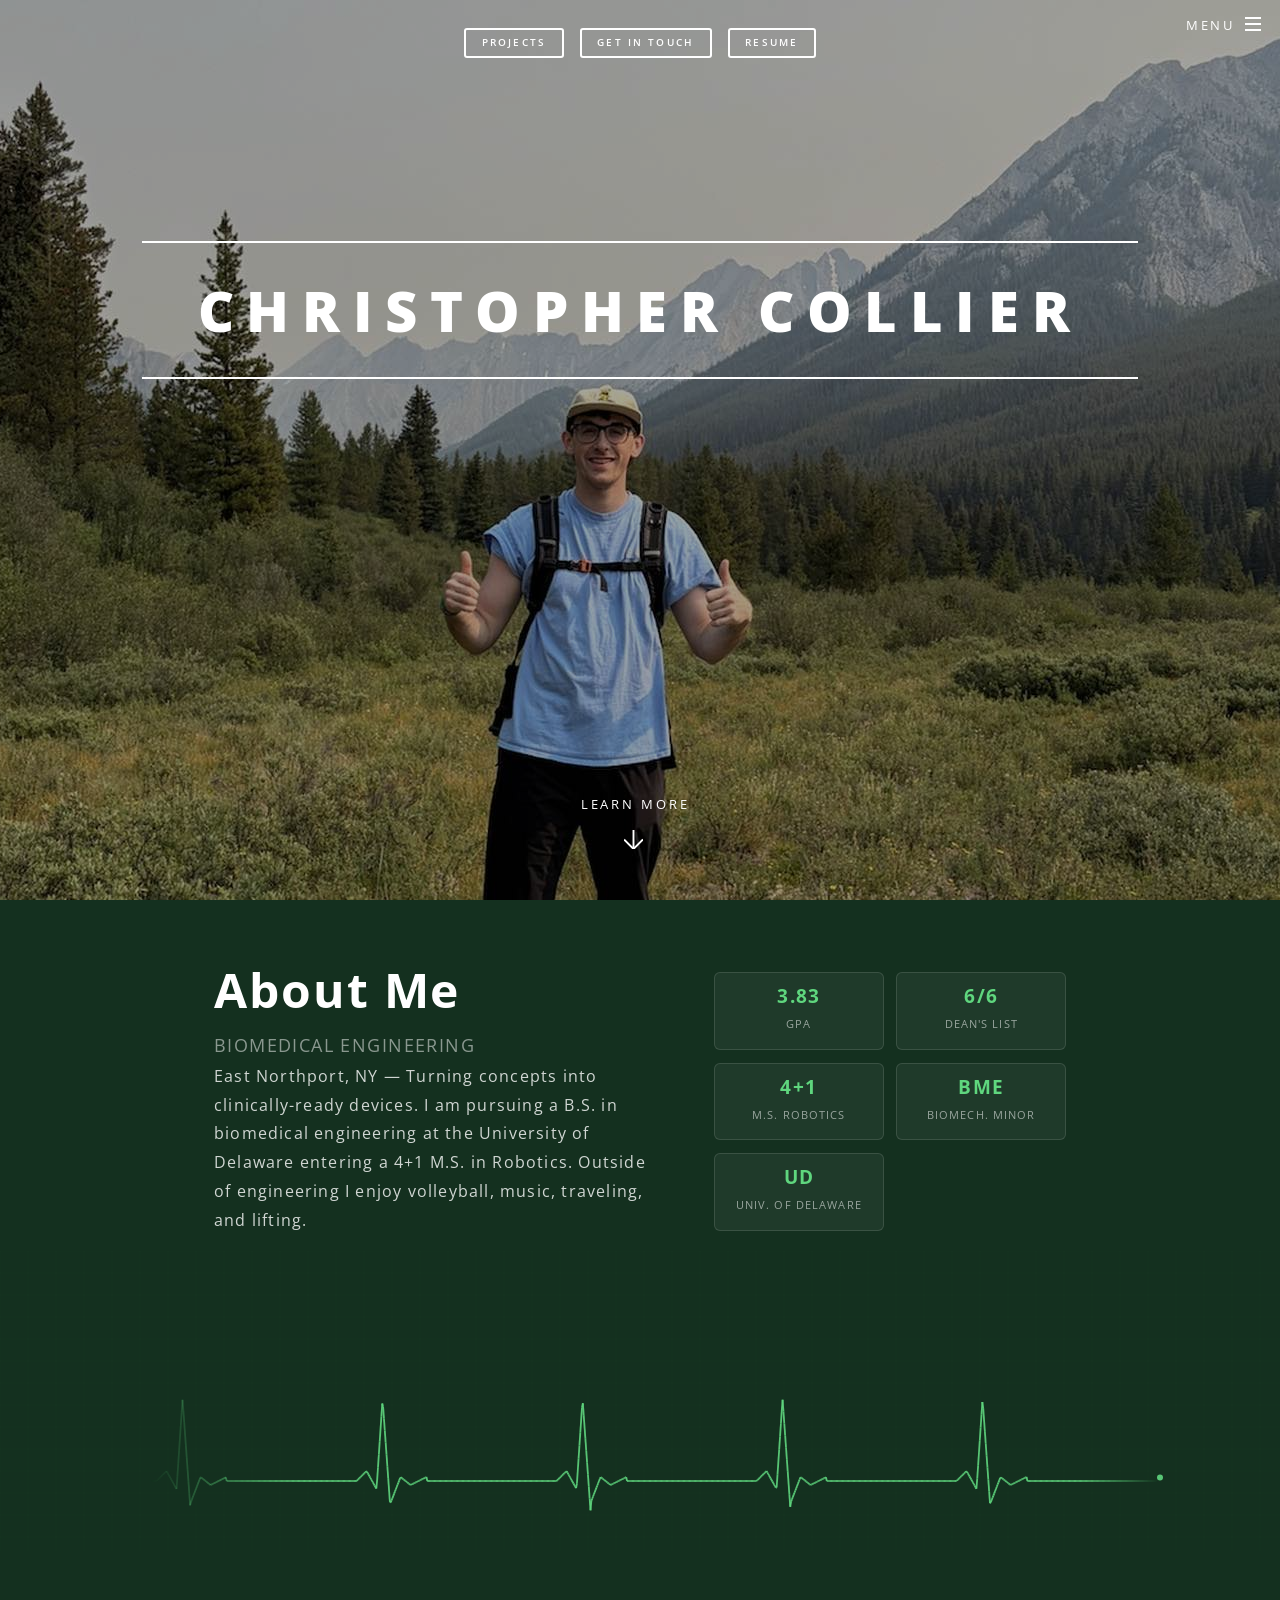
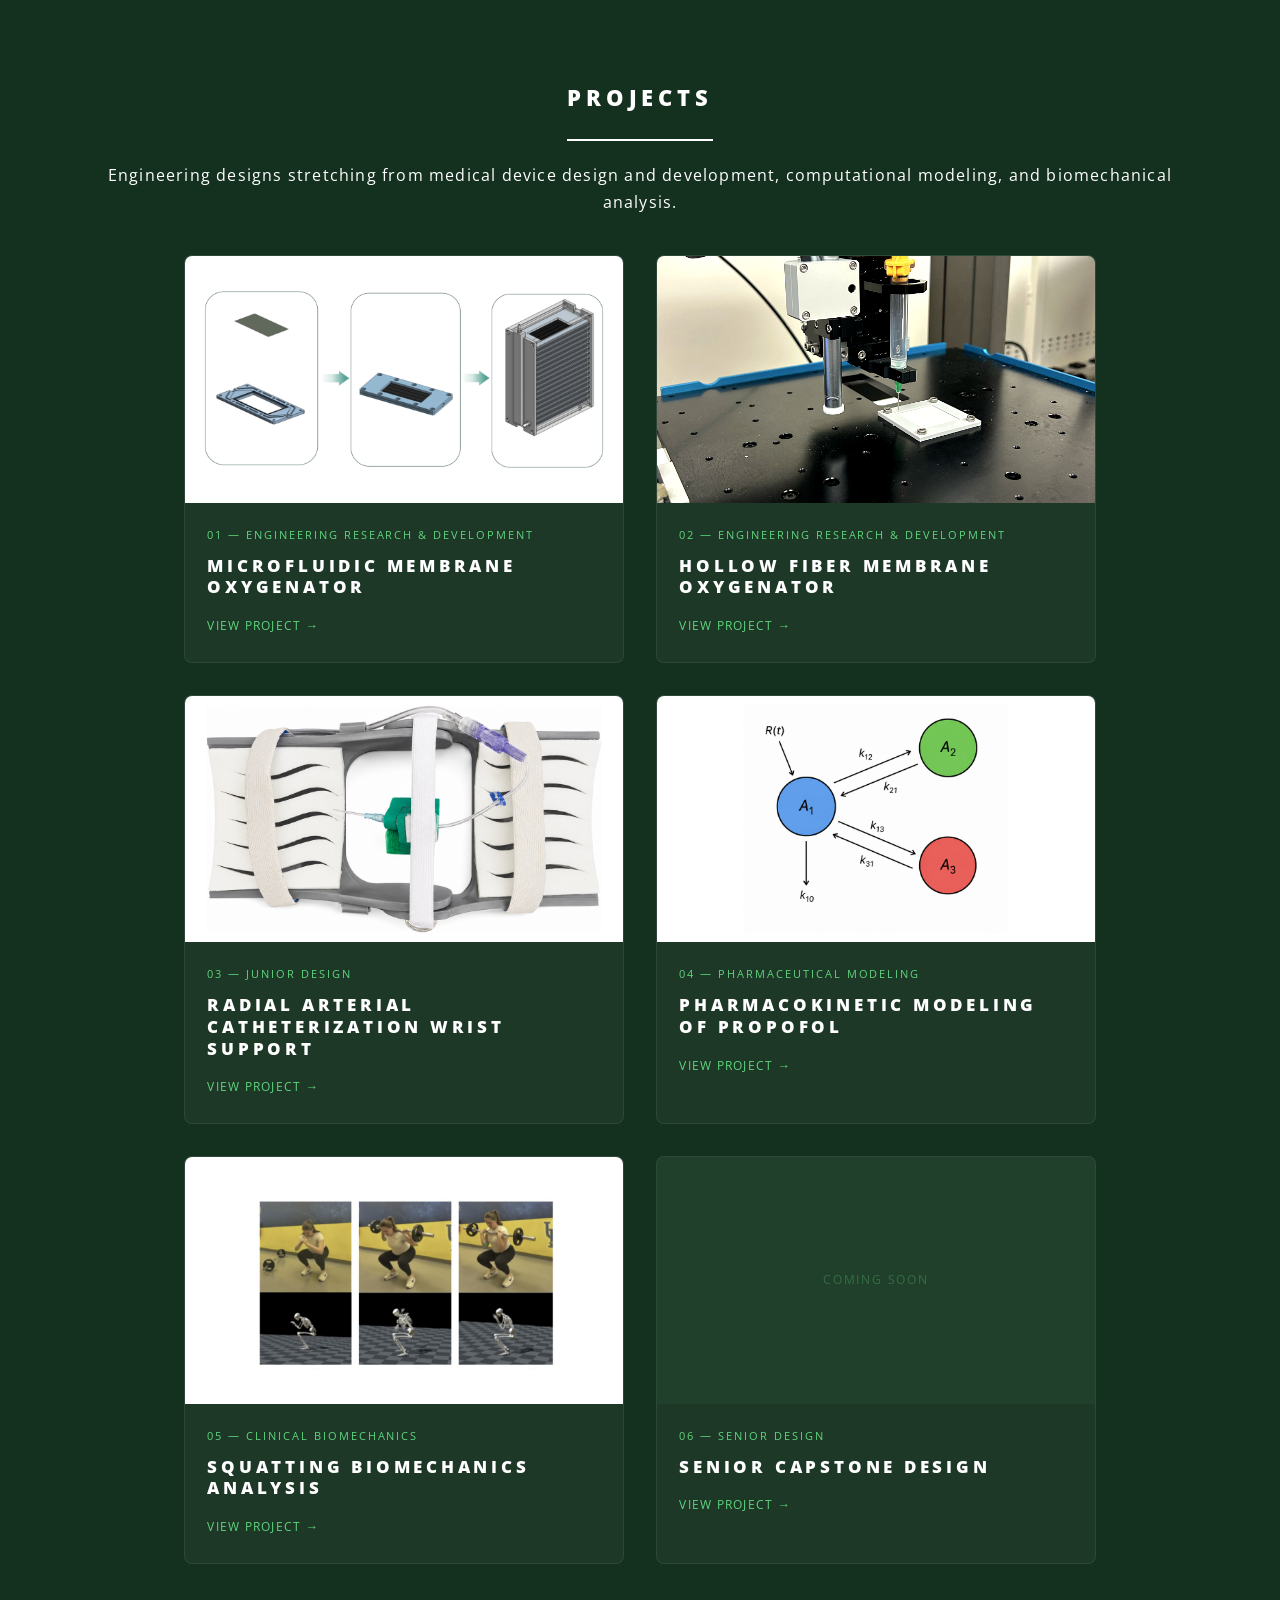
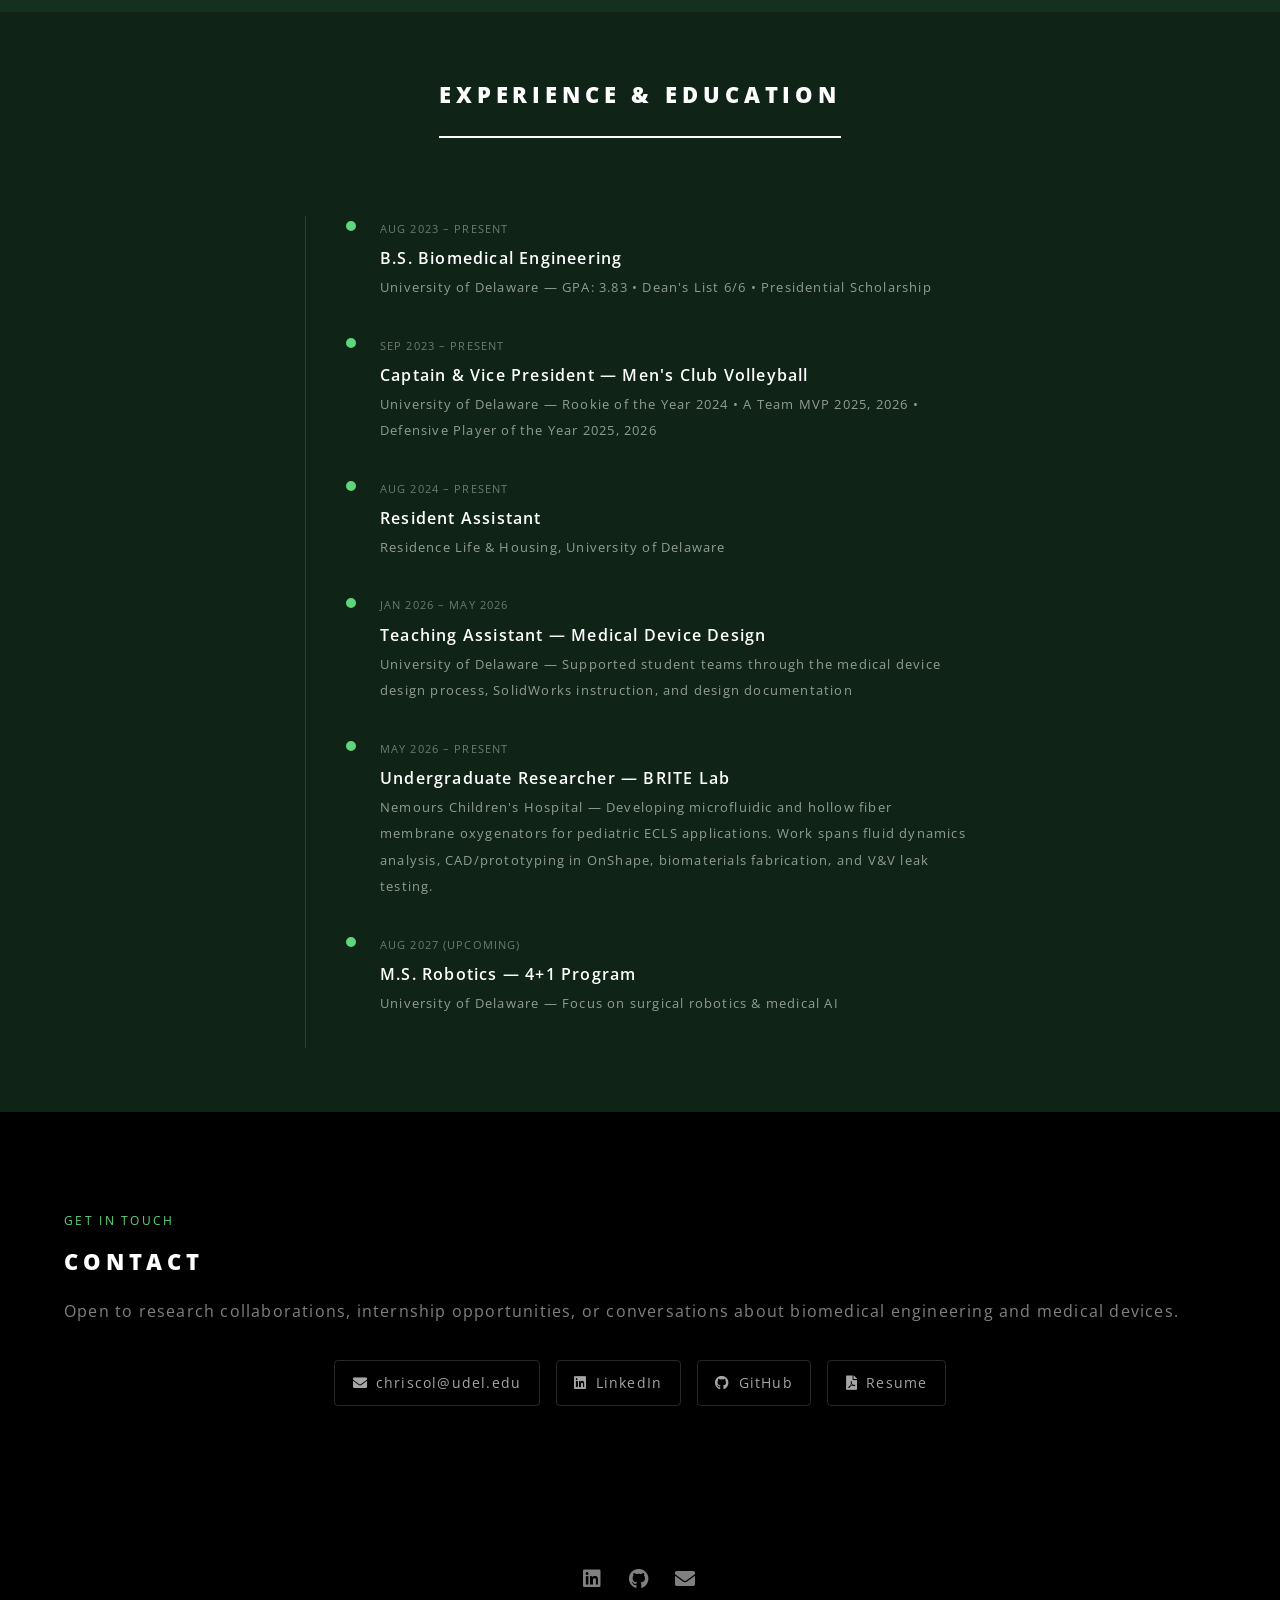
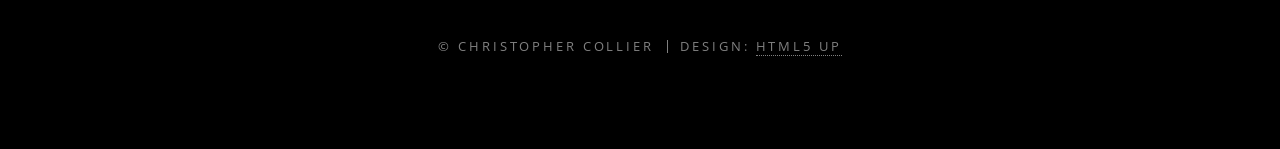
==== index.html @ dba8701d "Use Nordson setup photo as HFM cover, cropped to fit Co-Authored-By: Claude Sonnet 5 <noreply@anthro" ====
<!DOCTYPE HTML>
<html>
	<head>
		<title>Chris Collier | Biomedical Engineering</title>
		<meta charset="utf-8" />
		<meta name="viewport" content="width=device-width, initial-scale=1, user-scalable=no" />
		<link rel="stylesheet" href="assets/css/main.css" />
		<link rel="icon" type="image/svg+xml" href="assets/images/favicon.svg" />
		<noscript><link rel="stylesheet" href="assets/css/noscript.css" /></noscript>
		<style>
			/* ── PROJECT CARDS ── */
			.projects-grid {
				display: grid;
				grid-template-columns: 1fr 1fr;
				gap: 2rem;
				max-width: 960px;
				margin: 0 auto;
				padding: 0 1.5rem;
			}
			.project-card {
				background: rgba(255,255,255,0.04);
				border: 1px solid rgba(255,255,255,0.08);
				border-radius: 8px;
				overflow: hidden;
				text-decoration: none;
				display: block;
				transition: border-color 0.3s, background 0.3s, transform 0.3s;
			}
			.project-card:hover {
				border-color: rgba(255,255,255,0.2);
				background: rgba(255,255,255,0.07);
				transform: translateY(-3px);
			}
			.project-card-image {
				width: 100%;
				aspect-ratio: 16/9;
				background: rgba(95,214,126,0.05);
				display: flex;
				align-items: center;
				justify-content: center;
				overflow: hidden;
			}
			.project-card-image img {
				width: 100%;
				height: 100%;
				object-fit: cover;
			}
			.project-card-image .placeholder-text {
				font-size: 0.75rem;
				letter-spacing: 0.15em;
				text-transform: uppercase;
				color: rgba(95,214,126,0.3);
			}
			.project-card-body {
				padding: 1.2rem 1.4rem 1.4rem;
			}
			.project-number {
				font-size: 0.68rem;
				letter-spacing: 0.18em;
				text-transform: uppercase;
				color: #5fd67e;
				margin-bottom: 0.4rem;
				display: block;
			}
			.project-card-body h3 {
				font-size: 1.05rem;
				margin: 0 0 0.8rem 0;
				color: #fff;
				line-height: 1.3;
			}
			.project-link {
				font-size: 0.78rem;
				letter-spacing: 0.1em;
				text-transform: uppercase;
				color: #5fd67e;
				display: inline-flex;
				align-items: center;
				gap: 0.4rem;
			}
			@media (max-width: 640px) {
				.projects-grid { grid-template-columns: 1fr; }
			}

			/* ── BANNER SUBTITLE ── */
			#banner .inner .subtitle {
				font-size: 1.1rem;
				font-weight: 600;
				letter-spacing: 0.08em;
				color: rgba(255,255,255,0.9);
				margin: 0.4rem 0 1.8rem;
				text-transform: uppercase;
			}

			#banner .actions.special li a.button {
			    font-size: 0.6rem !important;
			    padding: 0.5rem 1.1rem !important;
			    display: flex !important;
			    align-items: center !important;
			    justify-content: center !important;
			    text-align: center !important;
			}
			
			/* ── ABOUT SECTION ── */
			.about-layout {
				display: flex;
				gap: 4rem;
				align-items: flex-start;
				max-width: 900px;
				margin: 0 auto;
				padding: 0 1.5rem;
				text-align: left;
			}
			.about-left { flex: 1; }
			.about-right {
				flex-shrink: 0;
				display: grid;
				grid-template-columns: 1fr 1fr;
				gap: 0.8rem;
				padding-top: 0.5rem;
			}
			.about-category {
				font-size: 1.1rem;
				font-weight: 400;
				color: rgba(255,255,255,0.5);
				letter-spacing: 0.08em;
				margin: 0 0 0.4rem 0;
				line-height: 1.1;
				text-transform: uppercase;
			}
			.about-title {
				font-size: 3rem;
				font-weight: 700;
				color: #fff;
				letter-spacing: 0.04em;
				margin: 0 0 1.2rem 0;
				line-height: 1.1;
			}
			.about-text {
				font-size: 1rem;
				line-height: 1.8;
				color: rgba(255,255,255,0.8);
				margin: 0;
			}
			.stat-badge {
				background: rgba(255,255,255,0.05);
				border: 1px solid rgba(255,255,255,0.12);
				border-radius: 6px;
				padding: 0.7rem 1.3rem;
				text-align: center;
				min-width: 120px;
			}
			.stat-badge .value {
				display: block;
				font-size: 1.2rem;
				font-weight: 700;
				color: #5fd67e;
				line-height: 1.2;
			}
			.stat-badge .label {
				display: block;
				font-size: 0.7rem;
				letter-spacing: 0.1em;
				text-transform: uppercase;
				color: rgba(255,255,255,0.55);
				margin-top: 0.25rem;
			}
			@media (max-width: 768px) {
				.about-layout { flex-direction: column; gap: 2rem; }
				.about-right { flex-direction: row; flex-wrap: wrap; justify-content: flex-start; }
			}

			/* ── EKG SKILLS ── */
			.ekg-skills-wrap {
				position: relative;
				width: 100%;
				height: 300px;
				overflow: hidden;
				margin-top: 1rem;
			}
			#ekgSkills {
				display: block;
				width: 100%;
				height: 300px;
			}
			#ekgSkillsIcons {
				position: absolute;
				top: 0; left: 0;
				width: 100%; height: 300px;
				pointer-events: none;
			}
			.ekg-skill {
				position: absolute;
				display: flex;
				flex-direction: column;
				align-items: center;
				gap: 8px;
				transform: translateX(-50%);
				width: 110px;
			}
			.ekg-skill-icon {
				width: 100px;
				height: 100px;
				display: flex;
				align-items: center;
				filter: brightness(0) invert(1);
				justify-content: center;
				flex-shrink: 0;
			}
			.ekg-skill-icon img {
				width: 100px;
				height: 100px;
				object-fit: contain;
				display: block;
			}
			.ekg-skill span { display: none; }

			/* ── TIMELINE ── */
			.timeline {
				max-width: 700px;
				margin: 2.5rem auto 0;
				padding: 0 1.5rem 0 3.5rem;
				position: relative;
			}
			.timeline::before {
				content: '';
				position: absolute;
				left: 0.95rem;
				top: 0; bottom: 0;
				width: 1px;
				background: rgba(95,214,126,0.2);
			}
			.timeline-item {
				display: flex;
				gap: 1.5rem;
				padding: 0 0 2rem 0;
				position: relative;
			}
			.timeline-dot {
				width: 10px; height: 10px;
				border-radius: 50%;
				background: #5fd67e;
				border: 2px solid #5fd67e;
				flex-shrink: 0;
				margin-top: 0.35rem;
				position: relative;
				z-index: 1;
			}
			.timeline-content { padding-left: 0; }
			.timeline-date {
				font-size: 0.7rem;
				letter-spacing: 0.1em;
				text-transform: uppercase;
				color: rgba(255,255,255,0.4);
				margin-bottom: 0.2rem;
				text-align: left;
			}
			.timeline-title {
				font-size: 0.98rem;
				font-weight: 600;
				color: #fff;
				margin: 0 0 0.15rem 0;
				text-align: left;
			}
			.timeline-sub {
				font-size: 0.83rem;
				color: rgba(255,255,255,0.55);
				margin: 0;
				text-align: left;
			}

			/* ── SECTION LABEL ── */
			.section-label {
				font-size: 0.72rem;
				letter-spacing: 0.2em;
				text-transform: uppercase;
				color: #5fd67e;
				display: block;
				margin-bottom: 0.5rem;
			}

			/* ── CONTACT LINKS ── */
			.contact-links {
				display: flex;
				flex-wrap: wrap;
				justify-content: center;
				gap: 1rem;
				margin-top: 1.5rem;
			}
			.contact-link {
				display: inline-flex;
				align-items: center;
				gap: 0.5rem;
				color: rgba(255,255,255,0.65);
				font-size: 0.88rem;
				text-decoration: none;
				border: 1px solid rgba(255,255,255,0.15);
				border-radius: 4px;
				padding: 0.55rem 1.1rem;
				transition: color 0.2s, border-color 0.2s;
			}
			.contact-link:hover {
				color: #5fd67e;
				border-color: rgba(95,214,126,0.4);
			}
			body.landing { background: #000; }
			#page-wrapper { background: #000 !important; }
			#header:not(.alt) { background: rgba(0,0,0,0.95) !important; }
			#footer { background: #000 !important; }
			#menu {
				position: fixed !important;
				top: 3em !important;
				right: 1.5rem !important;
				left: auto !important;
				bottom: auto !important;
				width: 200px !important;
				height: auto !important;
				max-width: none !important;
				background: rgba(0,0,0,0.95) !important;
				border-radius: 6px !important;
				padding: 0.6rem 0 !important;
				transform: translateY(-8px) !important;
				opacity: 0 !important;
				pointer-events: none !important;
				transition: opacity 0.2s ease, transform 0.2s ease !important;
				box-shadow: 0 8px 24px rgba(0,0,0,0.4) !important;
			}
			body.is-menu-visible #menu {
				transform: translateY(0) !important;
				opacity: 1 !important;
				pointer-events: auto !important;
			}
			
			#menu ul { margin: 0 !important; padding: 0 !important; }
			#menu ul li { border: none !important; padding: 0 !important; }
			#menu ul li a {
				display: block !important;
				padding: 0.5rem 1.2rem !important;
				font-size: 0.8rem !important;
				border: none !important;
			}
			#menu ul li a:hover { background: rgba(255,255,255,0.08) !important; }
			#header nav#nav li.special { position: relative !important; }

			@media (max-width: 600px) {
				.project-card { padding: 1.4rem 1.2rem; }
			}
		</style>
	</head>
	<body class="landing is-preload">
		<div id="page-wrapper">

			<!-- Header -->
			<header id="header" class="alt">
				<h1><a href="index.html">Chris Collier</a></h1>
				<nav id="nav">
					<ul>
						<li class="special">
							<a href="#menu" class="menuToggle"><span>Menu</span></a>
							<div id="menu">
								<ul>
									<li><a href="#about">About</a></li>
									<li><a href="#projects">Projects</a></li>
									<li><a href="#experience">Experience</a></li>
									<li><a href="#contact">Contact</a></li>
								</ul>
							</div>
						</li>
					</ul>
				</nav>
			</header>

			<!-- Banner / Hero -->
			<section id="banner" style="background-color: #000; background-image: url('banner-hike.jpg'); background-size: cover; background-position: center;">
				<div style="position: absolute; inset: 0; background: rgba(0,0,0,0.35); z-index: 0;"></div>
				<ul class="actions special" style="position: absolute; top: 1.75rem; left: 50%; transform: translateX(-50%); z-index: 2; margin: 0;">
					<li><a href="#projects" class="button scrolly">Projects</a></li>
					<li><a href="#contact" class="button scrolly">Get In Touch</a></li>
					<li><a href="resume.pdf" class="button" target="_blank">Resume</a></li>
				</ul>
				<div class="inner" style="position: relative; z-index: 1; text-align: center; margin: 0 auto; transform: translateY(-7rem);">
					<h2 style="font-size: 3.5rem;">Christopher Collier</h2>
				</div>
				<a href="#about" class="more scrolly">Learn More</a>
			</section>

			<!-- About + Skills EKG -->
			<section id="about" class="wrapper style2 special" style="padding-top: 4rem; background-color: #14301f !important;">
				<div class="about-layout">
					<div class="about-left">
						<p class="about-title">About Me</p>
						<p class="about-category">Biomedical Engineering</p>
						<p class="about-text">East Northport, NY — Turning concepts into clinically-ready devices. I am pursuing a B.S. in biomedical engineering at the University of Delaware entering a 4+1 M.S. in Robotics. Outside of engineering I enjoy volleyball, music, traveling, and lifting.</p>
					</div>
					<div class="about-right">
						<div class="stat-badge">
							<span class="value">3.83</span>
							<span class="label">GPA</span>
						</div>
						<div class="stat-badge">
							<span class="value">6/6</span>
							<span class="label">Dean's List</span>
						</div>
						<div class="stat-badge">
							<span class="value">4+1</span>
							<span class="label">M.S. Robotics</span>
						</div>
						<div class="stat-badge">
							<span class="value">BME</span>
							<span class="label">Biomech. Minor</span>
						</div>
						<div class="stat-badge">
							<span class="value">UD</span>
							<span class="label">Univ. of Delaware</span>
						</div>
					</div>
				</div>

				<!-- EKG Skills strip -->
				<div class="ekg-skills-wrap">
					<canvas id="ekgSkills"></canvas>
					<div id="ekgSkillsIcons"></div>
				</div>
				<script>
				(function() {
					const skills = [
						{ name: 'OnShape',    src: 'images/skills/onshape.png' },
						{ name: 'SolidWorks', src: 'images/skills/solidworks.png' },
						{ name: 'MATLAB',     src: 'images/skills/matlab.png' },
						{ name: 'Python',     src: 'images/skills/python.png' },
						{ name: 'Arduino',    src: 'images/skills/arduino.png', size: 60 },
						{ name: 'Bambu',      src: 'images/skills/bambu.png' },
						{ name: 'JMP',        src: 'images/skills/jmp.png' },
						{ name: 'LTSpice', 	  src: 'images/skills/ltspice.png', size: 60 },
					];
					const BASELINE = 230, SPIKE = 90, PERIOD = 200, SPEED = 0.85, H = 300;
					const FADE_OUT = 300, ICON_TOP = 40;
					const FADE_IN = 80;
					const canvas = document.getElementById('ekgSkills');
					const iconsEl = document.getElementById('ekgSkillsIcons');
					const ctx = canvas.getContext('2d');
					let dpr = window.devicePixelRatio || 1, W = 680;
					function setup() {
						W = canvas.parentElement.offsetWidth || 680;
						canvas.width = W * dpr; canvas.height = H * dpr;
						canvas.style.width = W + 'px'; canvas.style.height = H + 'px';
						ctx.setTransform(1,0,0,1,0,0); ctx.scale(dpr, dpr);
					}
					setup();
					function ekgY(x) {
						const p = ((x % PERIOD) + PERIOD) % PERIOD, r = p / PERIOD;
						if (r < 0.28) return BASELINE;
						if (r < 0.33) return BASELINE - (r-0.28)/0.05*10;
						if (r < 0.38) return BASELINE - 10 + (r-0.33)/0.05*18;
						if (r < 0.41) return BASELINE + 8 - (r-0.38)/0.03*SPIKE;
						if (r < 0.45) return BASELINE + 8 - SPIKE + (r-0.41)/0.04*(SPIKE+22);
						if (r < 0.50) return BASELINE + 22 - (r-0.45)/0.05*26;
						if (r < 0.55) return BASELINE - 4 + (r-0.50)/0.05*8;
						if (r < 0.63) return BASELINE + 4 - (r-0.55)/0.08*8;
						return BASELINE;
					}
					function isSpikePeak(x) {
						const p = ((x % PERIOD) + PERIOD) % PERIOD, r = p / PERIOD;
						return r >= 0.405 && r <= 0.425;
					}
					let points = [], t = 0, popups = [], skillIdx = 0, lastSpike = -PERIOD;
					function frame() {
						t += SPEED;
						points.push({ worldX: t, y: ekgY(t) });
						points = points.filter(p => (t - p.worldX) < W - 120 + 20);
						ctx.clearRect(0, 0, W, H);
						ctx.strokeStyle = 'rgba(95,214,126,0.05)';
						ctx.lineWidth = 0.5;
						for (let gx = 0; gx < W; gx += 28) { ctx.beginPath(); ctx.moveTo(gx,0); ctx.lineTo(gx,H); ctx.stroke(); }
						for (let gy = 0; gy < H; gy += 22) { ctx.beginPath(); ctx.moveTo(0,gy); ctx.lineTo(W,gy); ctx.stroke(); }
						for (let i = 1; i < points.length; i++) {
							const age0 = t - points[i-1].worldX;
							const age1 = t - points[i].worldX;
							const px0 = (W - 120) - age0;
							const px1 = (W - 120) - age1;
							if (px0 < -2 || px1 > W + 2) continue;
							const midX = (px0 + px1) / 2;
							let alpha = 1;
							if (midX < FADE_OUT) alpha = Math.max(0, (midX - 150) / (FADE_OUT - 150));
							if (midX > W - 120 - FADE_IN) alpha = Math.min(alpha, Math.max(0, (W - 120 - midX) / FADE_IN));
							ctx.beginPath();
							ctx.strokeStyle = `rgba(95,214,126,${alpha * 0.9})`;
							ctx.lineWidth = 1.8;
							ctx.moveTo(px0, points[i-1].y);
							ctx.lineTo(px1, points[i].y);
							ctx.stroke();
						}
						const tipY = ekgY(t);
						ctx.beginPath();
						ctx.arc(W - 120, tipY, 3, 0, Math.PI*2);
						ctx.fillStyle = 'rgba(95,214,126,0.9)';
						ctx.fill();
						if (isSpikePeak(t) && t - lastSpike > PERIOD * 0.85) {
							lastSpike = t;
							popups.push({ skill: skills[skillIdx % skills.length], spawnWorldX: t });
							skillIdx++;
						}
						iconsEl.innerHTML = '';
						popups = popups.filter(p => (t - p.spawnWorldX) < W + 80);
						popups.forEach(p => {
							const age = t - p.spawnWorldX;
							const px = (W - 120) - age;
							if (px < -80 || px > W + 80) return;
							let alpha = px < FADE_OUT ? Math.max(0, (px - 150) / (FADE_OUT - 150)) : 1;
							if (px > W - 120 - FADE_IN) alpha = Math.min(alpha, Math.max(0, (W - 120 - px) / FADE_IN));
							const div = document.createElement('div');
							div.className = 'ekg-skill';
							div.style.left = px + 'px';
							div.style.top = ICON_TOP + 'px';
							div.style.opacity = alpha;
							div.innerHTML = `<div class="ekg-skill-icon"><img src="${p.skill.src}" alt="${p.skill.name}" style="${p.skill.size ? 'width:' + p.skill.size + 'px;height:' + p.skill.size + 'px;' : ''}" /></div>`;
							iconsEl.appendChild(div);
						});
						requestAnimationFrame(frame);
					}
					// Pre-populate so icons are visible on load
					for (let i = 0; i < 1600; i++) {
					    t += SPEED;
					    points.push({ worldX: t, y: ekgY(t) });
					    if (isSpikePeak(t) && t - lastSpike > PERIOD * 0.85) {
					        lastSpike = t;
					        popups.push({ skill: skills[skillIdx % skills.length], spawnWorldX: t });
					        skillIdx++;
					    }
					}
					frame();
					window.addEventListener('resize', setup);
				})();
				</script>
			</section>

			<!-- Projects -->
			<section id="projects" class="wrapper alt style2" style="padding-left: 2rem; padding-right: 2rem; padding-top: 4rem; padding-bottom: 3rem; background-color: #14301f !important;">
				<div class="inner">
					<header class="major" style="text-align:center; margin-bottom:2.5rem;">
						<h2>Projects</h2>
						<p>Engineering designs stretching from medical device design and development, computational modeling, and biomechanical analysis.</p>
					</header>
					
					<div class="projects-grid">

						<a class="project-card" href="projects/microfluidic.html">
							<div class="project-card-image">
								<img src="images/project_images/cover-microfluidic.png" alt="Microfluidic membrane oxygenator assembly" />
							</div>
							<div class="project-card-body">
								<span class="project-number">01 &mdash; Engineering Research &amp; Development</span>
								<h3>Microfluidic Membrane Oxygenator</h3>
								<span class="project-link">View Project &rarr;</span>
							</div>
						</a>

						<a class="project-card" href="projects/hfm.html">
							<div class="project-card-image">
								<img src="images/project_images/nordson_setup.png" alt="Nordson EFD E3V robot dispensing UV adhesive on hollow fiber membrane mock sheet" style="object-position: center 68%;" />
							</div>
							<div class="project-card-body">
								<span class="project-number">02 &mdash; Engineering Research &amp; Development</span>
								<h3>Hollow Fiber Membrane Oxygenator</h3>
								<span class="project-link">View Project &rarr;</span>
							</div>
						</a>

						<a class="project-card" href="projects/catheter.html">
							<div class="project-card-image">
								<img src="images/project_images/cover-catheter.png" alt="Radial arterial catheterization wrist support prototype" />
							</div>
							<div class="project-card-body">
								<span class="project-number">03 &mdash; Junior Design</span>
								<h3>Radial Arterial Catheterization Wrist Support</h3>
								<span class="project-link">View Project &rarr;</span>
							</div>
						</a>

						<a class="project-card" href="projects/propofol.html">
							<div class="project-card-image">
								<img src="images/project_images/cover-propofol.png" alt="Three-compartment pharmacokinetic model schematic" />
							</div>
							<div class="project-card-body">
								<span class="project-number">04 &mdash; Pharmaceutical Modeling</span>
								<h3>Pharmacokinetic Modeling of Propofol</h3>
								<span class="project-link">View Project &rarr;</span>
							</div>
						</a>

						<a class="project-card" href="projects/biomechanics.html">
							<div class="project-card-image">
								<img src="images/project_images/cover-biomechanics.png" alt="Squat variations with OpenCap motion capture reconstruction" />
							</div>
							<div class="project-card-body">
								<span class="project-number">05 &mdash; Clinical Biomechanics</span>
								<h3>Squatting Biomechanics Analysis</h3>
								<span class="project-link">View Project &rarr;</span>
							</div>
						</a>

						<a class="project-card" href="projects/capstone.html">
							<div class="project-card-image">
								<span class="placeholder-text">Coming Soon</span>
							</div>
							<div class="project-card-body">
								<span class="project-number">06 &mdash; Senior Design</span>
								<h3>Senior Capstone Design</h3>
								<span class="project-link">View Project &rarr;</span>
							</div>
						</a>

					</div>
				</div>
			</section>

			<!-- Experience Timeline -->
			<section id="experience" class="wrapper style2 special" style="padding-top: 4rem; background-color: #0f2417 !important;">
				<div class="inner">
					<header class="major">
						<h2>Experience &amp; Education</h2>
					</header>
					<div class="timeline">
						<div class="timeline-item">
							<div class="timeline-dot"></div>
							<div class="timeline-content">
								<div class="timeline-date">Aug 2023 &ndash; Present</div>
								<div class="timeline-title">B.S. Biomedical Engineering</div>
								<div class="timeline-sub">University of Delaware &mdash; GPA: 3.83 &bull; Dean's List 6/6 &bull; Presidential Scholarship</div>
							</div>
						</div>
						<div class="timeline-item">
							<div class="timeline-dot"></div>
							<div class="timeline-content">
								<div class="timeline-date">Sep 2023 &ndash; Present</div>
								<div class="timeline-title">Captain &amp; Vice President &mdash; Men's Club Volleyball</div>
								<div class="timeline-sub">University of Delaware &mdash; Rookie of the Year 2024 &bull; A Team MVP 2025, 2026 &bull; Defensive Player of the Year 2025, 2026</div>
							</div>
						</div>
						<div class="timeline-item">
							<div class="timeline-dot"></div>
							<div class="timeline-content">
								<div class="timeline-date">Aug 2024 &ndash; Present</div>
								<div class="timeline-title">Resident Assistant</div>
								<div class="timeline-sub">Residence Life &amp; Housing, University of Delaware</div>
							</div>
						</div>
						<div class="timeline-item">
							<div class="timeline-dot"></div>
							<div class="timeline-content">
								<div class="timeline-date">Jan 2026 &ndash; May 2026</div>
								<div class="timeline-title">Teaching Assistant &mdash; Medical Device Design</div>
								<div class="timeline-sub">University of Delaware &mdash; Supported student teams through the medical device design process, SolidWorks instruction, and design documentation</div>
							</div>
						</div>
						<div class="timeline-item">
							<div class="timeline-dot"></div>
							<div class="timeline-content">
								<div class="timeline-date">May 2026 &ndash; Present</div>
								<div class="timeline-title">Undergraduate Researcher &mdash; BRITE Lab</div>
								<div class="timeline-sub">Nemours Children's Hospital &mdash; Developing microfluidic and hollow fiber membrane oxygenators for pediatric ECLS applications. Work spans fluid dynamics analysis, CAD/prototyping in OnShape, biomaterials fabrication, and V&amp;V leak testing.</div>
							</div>
						</div>
						<div class="timeline-item">
							<div class="timeline-dot"></div>
							<div class="timeline-content">
								<div class="timeline-date">Aug 2027 (Upcoming)</div>
								<div class="timeline-title">M.S. Robotics &mdash; 4+1 Program</div>
								<div class="timeline-sub">University of Delaware &mdash; Focus on surgical robotics &amp; medical AI</div>
							</div>
						</div>
					</div>
				</div>
			</section>

			<!-- Contact -->
			<section id="contact" class="wrapper style4">
				<div class="inner">
					<header>
						<span class="section-label">Get In Touch</span>
						<h2>Contact</h2>
						<p>Open to research collaborations, internship opportunities, or conversations about biomedical engineering and medical devices.</p>
					</header>
					<div class="contact-links">
						<a href="mailto:chriscol@udel.edu" class="contact-link">
							<i class="icon solid fa-envelope"></i> chriscol@udel.edu
						</a>
						<a href="https://www.linkedin.com/in/christopher-collier-" class="contact-link" target="_blank">
							<i class="icon brands fa-linkedin"></i> LinkedIn
						</a>
						<a href="https://github.com/chriscollier3" class="contact-link" target="_blank">
							<i class="icon brands fa-github"></i> GitHub
						</a>
						<a href="resume.pdf" class="contact-link" target="_blank">
							<i class="icon solid fa-file-pdf"></i> Resume
						</a>
					</div>
				</div>
			</section>

			<!-- Footer -->
			<footer id="footer">
				<ul class="icons">
					<li><a href="https://www.linkedin.com/in/christopher-collier-" class="icon brands fa-linkedin" target="_blank"><span class="label">LinkedIn</span></a></li>
					<li><a href="https://github.com/chriscollier3" class="icon brands fa-github" target="_blank"><span class="label">GitHub</span></a></li>
					<li><a href="mailto:chriscol@udel.edu" class="icon solid fa-envelope"><span class="label">Email</span></a></li>
				</ul>
				<ul class="copyright">
					<li>&copy; Christopher Collier</li><li>Design: <a href="http://html5up.net">HTML5 UP</a></li>
				</ul>
			</footer>

		</div>

		<script src="assets/js/jquery.min.js"></script>
		<script src="assets/js/jquery.scrollex.min.js"></script>
		<script src="assets/js/jquery.scrolly.min.js"></script>
		<script src="assets/js/browser.min.js"></script>
		<script src="assets/js/breakpoints.min.js"></script>
		<script src="assets/js/util.js"></script>
		<script src="assets/js/main.js"></script>
	</body>
</html>
---- assets/css/main.css ----
@import url(fontawesome-all.min.css);
@import url("https://fonts.googleapis.com/css?family=Open+Sans:400,400italic,600,600italic,800,800italic");

/*
	Spectral by HTML5 UP
	html5up.net | @ajlkn
	Free for personal and commercial use under the CCA 3.0 license (html5up.net/license)
*/

html, body, div, span, applet, object,
iframe, h1, h2, h3, h4, h5, h6, p, blockquote,
pre, a, abbr, acronym, address, big, cite,
code, del, dfn, em, img, ins, kbd, q, s, samp,
small, strike, strong, sub, sup, tt, var, b,
u, i, center, dl, dt, dd, ol, ul, li, fieldset,
form, label, legend, table, caption, tbody,
tfoot, thead, tr, th, td, article, aside,
canvas, details, embed, figure, figcaption,
footer, header, hgroup, menu, nav, output, ruby,
section, summary, time, mark, audio, video {
	margin: 0;
	padding: 0;
	border: 0;
	font-size: 100%;
	font: inherit;
	vertical-align: baseline;}

article, aside, details, figcaption, figure,
footer, header, hgroup, menu, nav, section {
	display: block;}

body {
	line-height: 1;
}

ol, ul {
	list-style: none;
}

blockquote, q {
	quotes: none;
}

	blockquote:before, blockquote:after, q:before, q:after {
		content: '';
		content: none;
	}

table {
	border-collapse: collapse;
	border-spacing: 0;
}

body {
	-webkit-text-size-adjust: none;
}

mark {
	background-color: transparent;
	color: inherit;
}

input::-moz-focus-inner {
	border: 0;
	padding: 0;
}

input, select, textarea {
	-moz-appearance: none;
	-webkit-appearance: none;
	-ms-appearance: none;
	appearance: none;
}

/* Basic */

	@-ms-viewport {
		width: device-width;
	}

	html {
		box-sizing: border-box;
	}

	*, *:before, *:after {
		box-sizing: inherit;
	}

	body {
		background: #2e3842;
	}

		body.is-preload *, body.is-preload *:before, body.is-preload *:after {
			-moz-animation: none !important;
			-webkit-animation: none !important;
			-ms-animation: none !important;
			animation: none !important;
			-moz-transition: none !important;
			-webkit-transition: none !important;
			-ms-transition: none !important;
			transition: none !important;
		}

	body, input, select, textarea {
		color: #fff;
		font-family: "Open Sans", Helvetica, sans-serif;
		font-size: 15pt;
		font-weight: 400;
		letter-spacing: 0.075em;
		line-height: 1.65em;
	}

		@media screen and (max-width: 1680px) {

			body, input, select, textarea {
				font-size: 13pt;
			}

		}

		@media screen and (max-width: 1280px) {

			body, input, select, textarea {
				font-size: 12pt;
			}

		}

		@media screen and (max-width: 736px) {

			body, input, select, textarea {
				font-size: 11pt;
				letter-spacing: 0.0375em;
			}

		}

	a {
		-moz-transition: color 0.2s ease, border-bottom-color 0.2s ease;
		-webkit-transition: color 0.2s ease, border-bottom-color 0.2s ease;
		-ms-transition: color 0.2s ease, border-bottom-color 0.2s ease;
		transition: color 0.2s ease, border-bottom-color 0.2s ease;
		border-bottom: dotted 1px;
		color: inherit;
		text-decoration: none;
	}

		a:hover {
			border-bottom-color: transparent;
		}

	strong, b {
		color: #fff;
		font-weight: 600;
	}

	em, i {
		font-style: italic;
	}

	p {
		margin: 0 0 2em 0;
	}

	h1, h2, h3, h4, h5, h6 {
		color: #fff;
		font-weight: 800;
		letter-spacing: 0.225em;
		line-height: 1em;
		margin: 0 0 1em 0;
		text-transform: uppercase;
	}

		h1 a, h2 a, h3 a, h4 a, h5 a, h6 a {
			color: inherit;
			text-decoration: none;
		}

	h2 {
		font-size: 1.35em;
		line-height: 1.75em;
	}

		@media screen and (max-width: 736px) {

			h2 {
				font-size: 1.1em;
				line-height: 1.65em;
			}

		}

	h3 {
		font-size: 1.15em;
		line-height: 1.75em;
	}

		@media screen and (max-width: 736px) {

			h3 {
				font-size: 1em;
				line-height: 1.65em;
			}

		}

	h4 {
		font-size: 1em;
		line-height: 1.5em;
	}

	h5 {
		font-size: 0.8em;
		line-height: 1.5em;
	}

	h6 {
		font-size: 0.7em;
		line-height: 1.5em;
	}

	sub {
		font-size: 0.8em;
		position: relative;
		top: 0.5em;
	}

	sup {
		font-size: 0.8em;
		position: relative;
		top: -0.5em;
	}

	hr {
		border: 0;
		border-bottom: solid 2px #fff;
		margin: 3em 0;
	}

		hr.major {
			margin: 4.5em 0;
		}

	blockquote {
		border-left: solid 4px #fff;
		font-style: italic;
		margin: 0 0 2em 0;
		padding: 0.5em 0 0.5em 2em;
	}

	code {
		background: rgba(144, 144, 144, 0.25);
		border-radius: 3px;
		font-family: "Courier New", monospace;
		font-size: 0.9em;
		letter-spacing: 0;
		margin: 0 0.25em;
		padding: 0.25em 0.65em;
	}

	pre {
		-webkit-overflow-scrolling: touch;
		font-family: "Courier New", monospace;
		font-size: 0.9em;
		margin: 0 0 2em 0;
	}

		pre code {
			display: block;
			line-height: 1.75em;
			padding: 1em 1.5em;
			overflow-x: auto;
		}

	.align-left {
		text-align: left;
	}

	.align-center {
		text-align: center;
	}

	.align-right {
		text-align: right;
	}

/* Row */

	.row {
		display: flex;
		flex-wrap: wrap;
		box-sizing: border-box;
		align-items: stretch;
	}

		.row > * {
			box-sizing: border-box;
		}

		.row.gtr-uniform > * > :last-child {
			margin-bottom: 0;
		}

		.row.aln-left {
			justify-content: flex-start;
		}

		.row.aln-center {
			justify-content: center;
		}

		.row.aln-right {
			justify-content: flex-end;
		}

		.row.aln-top {
			align-items: flex-start;
		}

		.row.aln-middle {
			align-items: center;
		}

		.row.aln-bottom {
			align-items: flex-end;
		}

		.row > .imp {
			order: -1;
		}

		.row > .col-1 {
			width: 8.33333%;
		}

		.row > .off-1 {
			margin-left: 8.33333%;
		}

		.row > .col-2 {
			width: 16.66667%;
		}

		.row > .off-2 {
			margin-left: 16.66667%;
		}

		.row > .col-3 {
			width: 25%;
		}

		.row > .off-3 {
			margin-left: 25%;
		}

		.row > .col-4 {
			width: 33.33333%;
		}

		.row > .off-4 {
			margin-left: 33.33333%;
		}

		.row > .col-5 {
			width: 41.66667%;
		}

		.row > .off-5 {
			margin-left: 41.66667%;
		}

		.row > .col-6 {
			width: 50%;
		}

		.row > .off-6 {
			margin-left: 50%;
		}

		.row > .col-7 {
			width: 58.33333%;
		}

		.row > .off-7 {
			margin-left: 58.33333%;
		}

		.row > .col-8 {
			width: 66.66667%;
		}

		.row > .off-8 {
			margin-left: 66.66667%;
		}

		.row > .col-9 {
			width: 75%;
		}

		.row > .off-9 {
			margin-left: 75%;
		}

		.row > .col-10 {
			width: 83.33333%;
		}

		.row > .off-10 {
			margin-left: 83.33333%;
		}

		.row > .col-11 {
			width: 91.66667%;
		}

		.row > .off-11 {
			margin-left: 91.66667%;
		}

		.row > .col-12 {
			width: 100%;
		}

		.row > .off-12 {
			margin-left: 100%;
		}

		.row.gtr-0 {
			margin-top: 0;
			margin-left: 0em;
		}

			.row.gtr-0 > * {
				padding: 0 0 0 0em;
			}

			.row.gtr-0.gtr-uniform {
				margin-top: 0em;
			}

				.row.gtr-0.gtr-uniform > * {
					padding-top: 0em;
				}

		.row.gtr-25 {
			margin-top: 0;
			margin-left: -0.375em;
		}

			.row.gtr-25 > * {
				padding: 0 0 0 0.375em;
			}

			.row.gtr-25.gtr-uniform {
				margin-top: -0.375em;
			}

				.row.gtr-25.gtr-uniform > * {
					padding-top: 0.375em;
				}

		.row.gtr-50 {
			margin-top: 0;
			margin-left: -0.75em;
		}

			.row.gtr-50 > * {
				padding: 0 0 0 0.75em;
			}

			.row.gtr-50.gtr-uniform {
				margin-top: -0.75em;
			}

				.row.gtr-50.gtr-uniform > * {
					padding-top: 0.75em;
				}

		.row {
			margin-top: 0;
			margin-left: -1.5em;
		}

			.row > * {
				padding: 0 0 0 1.5em;
			}

			.row.gtr-uniform {
				margin-top: -1.5em;
			}

				.row.gtr-uniform > * {
					padding-top: 1.5em;
				}

		.row.gtr-150 {
			margin-top: 0;
			margin-left: -2.25em;
		}

			.row.gtr-150 > * {
				padding: 0 0 0 2.25em;
			}

			.row.gtr-150.gtr-uniform {
				margin-top: -2.25em;
			}

				.row.gtr-150.gtr-uniform > * {
					padding-top: 2.25em;
				}

		.row.gtr-200 {
			margin-top: 0;
			margin-left: -3em;
		}

			.row.gtr-200 > * {
				padding: 0 0 0 3em;
			}

			.row.gtr-200.gtr-uniform {
				margin-top: -3em;
			}

				.row.gtr-200.gtr-uniform > * {
					padding-top: 3em;
				}

		@media screen and (max-width: 1680px) {

			.row {
				display: flex;
				flex-wrap: wrap;
				box-sizing: border-box;
				align-items: stretch;
			}

				.row > * {
					box-sizing: border-box;
				}

				.row.gtr-uniform > * > :last-child {
					margin-bottom: 0;
				}

				.row.aln-left {
					justify-content: flex-start;
				}

				.row.aln-center {
					justify-content: center;
				}

				.row.aln-right {
					justify-content: flex-end;
				}

				.row.aln-top {
					align-items: flex-start;
				}

				.row.aln-middle {
					align-items: center;
				}

				.row.aln-bottom {
					align-items: flex-end;
				}

				.row > .imp-xlarge {
					order: -1;
				}

				.row > .col-1-xlarge {
					width: 8.33333%;
				}

				.row > .off-1-xlarge {
					margin-left: 8.33333%;
				}

				.row > .col-2-xlarge {
					width: 16.66667%;
				}

				.row > .off-2-xlarge {
					margin-left: 16.66667%;
				}

				.row > .col-3-xlarge {
					width: 25%;
				}

				.row > .off-3-xlarge {
					margin-left: 25%;
				}

				.row > .col-4-xlarge {
					width: 33.33333%;
				}

				.row > .off-4-xlarge {
					margin-left: 33.33333%;
				}

				.row > .col-5-xlarge {
					width: 41.66667%;
				}

				.row > .off-5-xlarge {
					margin-left: 41.66667%;
				}

				.row > .col-6-xlarge {
					width: 50%;
				}

				.row > .off-6-xlarge {
					margin-left: 50%;
				}

				.row > .col-7-xlarge {
					width: 58.33333%;
				}

				.row > .off-7-xlarge {
					margin-left: 58.33333%;
				}

				.row > .col-8-xlarge {
					width: 66.66667%;
				}

				.row > .off-8-xlarge {
					margin-left: 66.66667%;
				}

				.row > .col-9-xlarge {
					width: 75%;
				}

				.row > .off-9-xlarge {
					margin-left: 75%;
				}

				.row > .col-10-xlarge {
					width: 83.33333%;
				}

				.row > .off-10-xlarge {
					margin-left: 83.33333%;
				}

				.row > .col-11-xlarge {
					width: 91.66667%;
				}

				.row > .off-11-xlarge {
					margin-left: 91.66667%;
				}

				.row > .col-12-xlarge {
					width: 100%;
				}

				.row > .off-12-xlarge {
					margin-left: 100%;
				}

				.row.gtr-0 {
					margin-top: 0;
					margin-left: 0em;
				}

					.row.gtr-0 > * {
						padding: 0 0 0 0em;
					}

					.row.gtr-0.gtr-uniform {
						margin-top: 0em;
					}

						.row.gtr-0.gtr-uniform > * {
							padding-top: 0em;
						}

				.row.gtr-25 {
					margin-top: 0;
					margin-left: -0.375em;
				}

					.row.gtr-25 > * {
						padding: 0 0 0 0.375em;
					}

					.row.gtr-25.gtr-uniform {
						margin-top: -0.375em;
					}

						.row.gtr-25.gtr-uniform > * {
							padding-top: 0.375em;
						}

				.row.gtr-50 {
					margin-top: 0;
					margin-left: -0.75em;
				}

					.row.gtr-50 > * {
						padding: 0 0 0 0.75em;
					}

					.row.gtr-50.gtr-uniform {
						margin-top: -0.75em;
					}

						.row.gtr-50.gtr-uniform > * {
							padding-top: 0.75em;
						}

				.row {
					margin-top: 0;
					margin-left: -1.5em;
				}

					.row > * {
						padding: 0 0 0 1.5em;
					}

					.row.gtr-uniform {
						margin-top: -1.5em;
					}

						.row.gtr-uniform > * {
							padding-top: 1.5em;
						}

				.row.gtr-150 {
					margin-top: 0;
					margin-left: -2.25em;
				}

					.row.gtr-150 > * {
						padding: 0 0 0 2.25em;
					}

					.row.gtr-150.gtr-uniform {
						margin-top: -2.25em;
					}

						.row.gtr-150.gtr-uniform > * {
							padding-top: 2.25em;
						}

				.row.gtr-200 {
					margin-top: 0;
					margin-left: -3em;
				}

					.row.gtr-200 > * {
						padding: 0 0 0 3em;
					}

					.row.gtr-200.gtr-uniform {
						margin-top: -3em;
					}

						.row.gtr-200.gtr-uniform > * {
							padding-top: 3em;
						}

		}

		@media screen and (max-width: 1280px) {

			.row {
				display: flex;
				flex-wrap: wrap;
				box-sizing: border-box;
				align-items: stretch;
			}

				.row > * {
					box-sizing: border-box;
				}

				.row.gtr-uniform > * > :last-child {
					margin-bottom: 0;
				}

				.row.aln-left {
					justify-content: flex-start;
				}

				.row.aln-center {
					justify-content: center;
				}

				.row.aln-right {
					justify-content: flex-end;
				}

				.row.aln-top {
					align-items: flex-start;
				}

				.row.aln-middle {
					align-items: center;
				}

				.row.aln-bottom {
					align-items: flex-end;
				}

				.row > .imp-large {
					order: -1;
				}

				.row > .col-1-large {
					width: 8.33333%;
				}

				.row > .off-1-large {
					margin-left: 8.33333%;
				}

				.row > .col-2-large {
					width: 16.66667%;
				}

				.row > .off-2-large {
					margin-left: 16.66667%;
				}

				.row > .col-3-large {
					width: 25%;
				}

				.row > .off-3-large {
					margin-left: 25%;
				}

				.row > .col-4-large {
					width: 33.33333%;
				}

				.row > .off-4-large {
					margin-left: 33.33333%;
				}

				.row > .col-5-large {
					width: 41.66667%;
				}

				.row > .off-5-large {
					margin-left: 41.66667%;
				}

				.row > .col-6-large {
					width: 50%;
				}

				.row > .off-6-large {
					margin-left: 50%;
				}

				.row > .col-7-large {
					width: 58.33333%;
				}

				.row > .off-7-large {
					margin-left: 58.33333%;
				}

				.row > .col-8-large {
					width: 66.66667%;
				}

				.row > .off-8-large {
					margin-left: 66.66667%;
				}

				.row > .col-9-large {
					width: 75%;
				}

				.row > .off-9-large {
					margin-left: 75%;
				}

				.row > .col-10-large {
					width: 83.33333%;
				}

				.row > .off-10-large {
					margin-left: 83.33333%;
				}

				.row > .col-11-large {
					width: 91.66667%;
				}

				.row > .off-11-large {
					margin-left: 91.66667%;
				}

				.row > .col-12-large {
					width: 100%;
				}

				.row > .off-12-large {
					margin-left: 100%;
				}

				.row.gtr-0 {
					margin-top: 0;
					margin-left: 0em;
				}

					.row.gtr-0 > * {
						padding: 0 0 0 0em;
					}

					.row.gtr-0.gtr-uniform {
						margin-top: 0em;
					}

						.row.gtr-0.gtr-uniform > * {
							padding-top: 0em;
						}

				.row.gtr-25 {
					margin-top: 0;
					margin-left: -0.375em;
				}

					.row.gtr-25 > * {
						padding: 0 0 0 0.375em;
					}

					.row.gtr-25.gtr-uniform {
						margin-top: -0.375em;
					}

						.row.gtr-25.gtr-uniform > * {
							padding-top: 0.375em;
						}

				.row.gtr-50 {
					margin-top: 0;
					margin-left: -0.75em;
				}

					.row.gtr-50 > * {
						padding: 0 0 0 0.75em;
					}

					.row.gtr-50.gtr-uniform {
						margin-top: -0.75em;
					}

						.row.gtr-50.gtr-uniform > * {
							padding-top: 0.75em;
						}

				.row {
					margin-top: 0;
					margin-left: -1.5em;
				}

					.row > * {
						padding: 0 0 0 1.5em;
					}

					.row.gtr-uniform {
						margin-top: -1.5em;
					}

						.row.gtr-uniform > * {
							padding-top: 1.5em;
						}

				.row.gtr-150 {
					margin-top: 0;
					margin-left: -2.25em;
				}

					.row.gtr-150 > * {
						padding: 0 0 0 2.25em;
					}

					.row.gtr-150.gtr-uniform {
						margin-top: -2.25em;
					}

						.row.gtr-150.gtr-uniform > * {
							padding-top: 2.25em;
						}

				.row.gtr-200 {
					margin-top: 0;
					margin-left: -3em;
				}

					.row.gtr-200 > * {
						padding: 0 0 0 3em;
					}

					.row.gtr-200.gtr-uniform {
						margin-top: -3em;
					}

						.row.gtr-200.gtr-uniform > * {
							padding-top: 3em;
						}

		}

		@media screen and (max-width: 980px) {

			.row {
				display: flex;
				flex-wrap: wrap;
				box-sizing: border-box;
				align-items: stretch;
			}

				.row > * {
					box-sizing: border-box;
				}

				.row.gtr-uniform > * > :last-child {
					margin-bottom: 0;
				}

				.row.aln-left {
					justify-content: flex-start;
				}

				.row.aln-center {
					justify-content: center;
				}

				.row.aln-right {
					justify-content: flex-end;
				}

				.row.aln-top {
					align-items: flex-start;
				}

				.row.aln-middle {
					align-items: center;
				}

				.row.aln-bottom {
					align-items: flex-end;
				}

				.row > .imp-medium {
					order: -1;
				}

				.row > .col-1-medium {
					width: 8.33333%;
				}

				.row > .off-1-medium {
					margin-left: 8.33333%;
				}

				.row > .col-2-medium {
					width: 16.66667%;
				}

				.row > .off-2-medium {
					margin-left: 16.66667%;
				}

				.row > .col-3-medium {
					width: 25%;
				}

				.row > .off-3-medium {
					margin-left: 25%;
				}

				.row > .col-4-medium {
					width: 33.33333%;
				}

				.row > .off-4-medium {
					margin-left: 33.33333%;
				}

				.row > .col-5-medium {
					width: 41.66667%;
				}

				.row > .off-5-medium {
					margin-left: 41.66667%;
				}

				.row > .col-6-medium {
					width: 50%;
				}

				.row > .off-6-medium {
					margin-left: 50%;
				}

				.row > .col-7-medium {
					width: 58.33333%;
				}

				.row > .off-7-medium {
					margin-left: 58.33333%;
				}

				.row > .col-8-medium {
					width: 66.66667%;
				}

				.row > .off-8-medium {
					margin-left: 66.66667%;
				}

				.row > .col-9-medium {
					width: 75%;
				}

				.row > .off-9-medium {
					margin-left: 75%;
				}

				.row > .col-10-medium {
					width: 83.33333%;
				}

				.row > .off-10-medium {
					margin-left: 83.33333%;
				}

				.row > .col-11-medium {
					width: 91.66667%;
				}

				.row > .off-11-medium {
					margin-left: 91.66667%;
				}

				.row > .col-12-medium {
					width: 100%;
				}

				.row > .off-12-medium {
					margin-left: 100%;
				}

				.row.gtr-0 {
					margin-top: 0;
					margin-left: 0em;
				}

					.row.gtr-0 > * {
						padding: 0 0 0 0em;
					}

					.row.gtr-0.gtr-uniform {
						margin-top: 0em;
					}

						.row.gtr-0.gtr-uniform > * {
							padding-top: 0em;
						}

				.row.gtr-25 {
					margin-top: 0;
					margin-left: -0.375em;
				}

					.row.gtr-25 > * {
						padding: 0 0 0 0.375em;
					}

					.row.gtr-25.gtr-uniform {
						margin-top: -0.375em;
					}

						.row.gtr-25.gtr-uniform > * {
							padding-top: 0.375em;
						}

				.row.gtr-50 {
					margin-top: 0;
					margin-left: -0.75em;
				}

					.row.gtr-50 > * {
						padding: 0 0 0 0.75em;
					}

					.row.gtr-50.gtr-uniform {
						margin-top: -0.75em;
					}

						.row.gtr-50.gtr-uniform > * {
							padding-top: 0.75em;
						}

				.row {
					margin-top: 0;
					margin-left: -1.5em;
				}

					.row > * {
						padding: 0 0 0 1.5em;
					}

					.row.gtr-uniform {
						margin-top: -1.5em;
					}

						.row.gtr-uniform > * {
							padding-top: 1.5em;
						}

				.row.gtr-150 {
					margin-top: 0;
					margin-left: -2.25em;
				}

					.row.gtr-150 > * {
						padding: 0 0 0 2.25em;
					}

					.row.gtr-150.gtr-uniform {
						margin-top: -2.25em;
					}

						.row.gtr-150.gtr-uniform > * {
							padding-top: 2.25em;
						}

				.row.gtr-200 {
					margin-top: 0;
					margin-left: -3em;
				}

					.row.gtr-200 > * {
						padding: 0 0 0 3em;
					}

					.row.gtr-200.gtr-uniform {
						margin-top: -3em;
					}

						.row.gtr-200.gtr-uniform > * {
							padding-top: 3em;
						}

		}

		@media screen and (max-width: 736px) {

			.row {
				display: flex;
				flex-wrap: wrap;
				box-sizing: border-box;
				align-items: stretch;
			}

				.row > * {
					box-sizing: border-box;
				}

				.row.gtr-uniform > * > :last-child {
					margin-bottom: 0;
				}

				.row.aln-left {
					justify-content: flex-start;
				}

				.row.aln-center {
					justify-content: center;
				}

				.row.aln-right {
					justify-content: flex-end;
				}

				.row.aln-top {
					align-items: flex-start;
				}

				.row.aln-middle {
					align-items: center;
				}

				.row.aln-bottom {
					align-items: flex-end;
				}

				.row > .imp-small {
					order: -1;
				}

				.row > .col-1-small {
					width: 8.33333%;
				}

				.row > .off-1-small {
					margin-left: 8.33333%;
				}

				.row > .col-2-small {
					width: 16.66667%;
				}

				.row > .off-2-small {
					margin-left: 16.66667%;
				}

				.row > .col-3-small {
					width: 25%;
				}

				.row > .off-3-small {
					margin-left: 25%;
				}

				.row > .col-4-small {
					width: 33.33333%;
				}

				.row > .off-4-small {
					margin-left: 33.33333%;
				}

				.row > .col-5-small {
					width: 41.66667%;
				}

				.row > .off-5-small {
					margin-left: 41.66667%;
				}

				.row > .col-6-small {
					width: 50%;
				}

				.row > .off-6-small {
					margin-left: 50%;
				}

				.row > .col-7-small {
					width: 58.33333%;
				}

				.row > .off-7-small {
					margin-left: 58.33333%;
				}

				.row > .col-8-small {
					width: 66.66667%;
				}

				.row > .off-8-small {
					margin-left: 66.66667%;
				}

				.row > .col-9-small {
					width: 75%;
				}

				.row > .off-9-small {
					margin-left: 75%;
				}

				.row > .col-10-small {
					width: 83.33333%;
				}

				.row > .off-10-small {
					margin-left: 83.33333%;
				}

				.row > .col-11-small {
					width: 91.66667%;
				}

				.row > .off-11-small {
					margin-left: 91.66667%;
				}

				.row > .col-12-small {
					width: 100%;
				}

				.row > .off-12-small {
					margin-left: 100%;
				}

				.row.gtr-0 {
					margin-top: 0;
					margin-left: 0em;
				}

					.row.gtr-0 > * {
						padding: 0 0 0 0em;
					}

					.row.gtr-0.gtr-uniform {
						margin-top: 0em;
					}

						.row.gtr-0.gtr-uniform > * {
							padding-top: 0em;
						}

				.row.gtr-25 {
					margin-top: 0;
					margin-left: -0.375em;
				}

					.row.gtr-25 > * {
						padding: 0 0 0 0.375em;
					}

					.row.gtr-25.gtr-uniform {
						margin-top: -0.375em;
					}

						.row.gtr-25.gtr-uniform > * {
							padding-top: 0.375em;
						}

				.row.gtr-50 {
					margin-top: 0;
					margin-left: -0.75em;
				}

					.row.gtr-50 > * {
						padding: 0 0 0 0.75em;
					}

					.row.gtr-50.gtr-uniform {
						margin-top: -0.75em;
					}

						.row.gtr-50.gtr-uniform > * {
							padding-top: 0.75em;
						}

				.row {
					margin-top: 0;
					margin-left: -1.5em;
				}

					.row > * {
						padding: 0 0 0 1.5em;
					}

					.row.gtr-uniform {
						margin-top: -1.5em;
					}

						.row.gtr-uniform > * {
							padding-top: 1.5em;
						}

				.row.gtr-150 {
					margin-top: 0;
					margin-left: -2.25em;
				}

					.row.gtr-150 > * {
						padding: 0 0 0 2.25em;
					}

					.row.gtr-150.gtr-uniform {
						margin-top: -2.25em;
					}

						.row.gtr-150.gtr-uniform > * {
							padding-top: 2.25em;
						}

				.row.gtr-200 {
					margin-top: 0;
					margin-left: -3em;
				}

					.row.gtr-200 > * {
						padding: 0 0 0 3em;
					}

					.row.gtr-200.gtr-uniform {
						margin-top: -3em;
					}

						.row.gtr-200.gtr-uniform > * {
							padding-top: 3em;
						}

		}

		@media screen and (max-width: 480px) {

			.row {
				display: flex;
				flex-wrap: wrap;
				box-sizing: border-box;
				align-items: stretch;
			}

				.row > * {
					box-sizing: border-box;
				}

				.row.gtr-uniform > * > :last-child {
					margin-bottom: 0;
				}

				.row.aln-left {
					justify-content: flex-start;
				}

				.row.aln-center {
					justify-content: center;
				}

				.row.aln-right {
					justify-content: flex-end;
				}

				.row.aln-top {
					align-items: flex-start;
				}

				.row.aln-middle {
					align-items: center;
				}

				.row.aln-bottom {
					align-items: flex-end;
				}

				.row > .imp-xsmall {
					order: -1;
				}

				.row > .col-1-xsmall {
					width: 8.33333%;
				}

				.row > .off-1-xsmall {
					margin-left: 8.33333%;
				}

				.row > .col-2-xsmall {
					width: 16.66667%;
				}

				.row > .off-2-xsmall {
					margin-left: 16.66667%;
				}

				.row > .col-3-xsmall {
					width: 25%;
				}

				.row > .off-3-xsmall {
					margin-left: 25%;
				}

				.row > .col-4-xsmall {
					width: 33.33333%;
				}

				.row > .off-4-xsmall {
					margin-left: 33.33333%;
				}

				.row > .col-5-xsmall {
					width: 41.66667%;
				}

				.row > .off-5-xsmall {
					margin-left: 41.66667%;
				}

				.row > .col-6-xsmall {
					width: 50%;
				}

				.row > .off-6-xsmall {
					margin-left: 50%;
				}

				.row > .col-7-xsmall {
					width: 58.33333%;
				}

				.row > .off-7-xsmall {
					margin-left: 58.33333%;
				}

				.row > .col-8-xsmall {
					width: 66.66667%;
				}

				.row > .off-8-xsmall {
					margin-left: 66.66667%;
				}

				.row > .col-9-xsmall {
					width: 75%;
				}

				.row > .off-9-xsmall {
					margin-left: 75%;
				}

				.row > .col-10-xsmall {
					width: 83.33333%;
				}

				.row > .off-10-xsmall {
					margin-left: 83.33333%;
				}

				.row > .col-11-xsmall {
					width: 91.66667%;
				}

				.row > .off-11-xsmall {
					margin-left: 91.66667%;
				}

				.row > .col-12-xsmall {
					width: 100%;
				}

				.row > .off-12-xsmall {
					margin-left: 100%;
				}

				.row.gtr-0 {
					margin-top: 0;
					margin-left: 0em;
				}

					.row.gtr-0 > * {
						padding: 0 0 0 0em;
					}

					.row.gtr-0.gtr-uniform {
						margin-top: 0em;
					}

						.row.gtr-0.gtr-uniform > * {
							padding-top: 0em;
						}

				.row.gtr-25 {
					margin-top: 0;
					margin-left: -0.375em;
				}

					.row.gtr-25 > * {
						padding: 0 0 0 0.375em;
					}

					.row.gtr-25.gtr-uniform {
						margin-top: -0.375em;
					}

						.row.gtr-25.gtr-uniform > * {
							padding-top: 0.375em;
						}

				.row.gtr-50 {
					margin-top: 0;
					margin-left: -0.75em;
				}

					.row.gtr-50 > * {
						padding: 0 0 0 0.75em;
					}

					.row.gtr-50.gtr-uniform {
						margin-top: -0.75em;
					}

						.row.gtr-50.gtr-uniform > * {
							padding-top: 0.75em;
						}

				.row {
					margin-top: 0;
					margin-left: -1.5em;
				}

					.row > * {
						padding: 0 0 0 1.5em;
					}

					.row.gtr-uniform {
						margin-top: -1.5em;
					}

						.row.gtr-uniform > * {
							padding-top: 1.5em;
						}

				.row.gtr-150 {
					margin-top: 0;
					margin-left: -2.25em;
				}

					.row.gtr-150 > * {
						padding: 0 0 0 2.25em;
					}

					.row.gtr-150.gtr-uniform {
						margin-top: -2.25em;
					}

						.row.gtr-150.gtr-uniform > * {
							padding-top: 2.25em;
						}

				.row.gtr-200 {
					margin-top: 0;
					margin-left: -3em;
				}

					.row.gtr-200 > * {
						padding: 0 0 0 3em;
					}

					.row.gtr-200.gtr-uniform {
						margin-top: -3em;
					}

						.row.gtr-200.gtr-uniform > * {
							padding-top: 3em;
						}

		}

/* Section/Article */

	section.special, article.special {
		text-align: center;
	}

	header p {
		color: rgba(255, 255, 255, 0.5);
		position: relative;
		top: -0.25em;
	}

	header h3 + p {
		font-size: 1.1em;
	}

	header h4 + p,
	header h5 + p,
	header h6 + p {
		font-size: 0.9em;
	}

	header.major {
		margin: 0 0 3.5em 0;
	}

		header.major h2, header.major h3, header.major h4, header.major h5, header.major h6 {
			border-bottom: solid 2px #fff;
			display: inline-block;
			padding-bottom: 1em;
			position: relative;
		}

			header.major h2:after, header.major h3:after, header.major h4:after, header.major h5:after, header.major h6:after {
				content: '';
				display: block;
				height: 1px;
			}

		header.major p {
			color: #fff;
			top: 0;
		}

		@media screen and (max-width: 736px) {

			header.major {
				margin: 0 0 2em 0;
			}

		}

	@media screen and (max-width: 980px) {

		header br {
			display: none;
		}

	}

/* Form */

	form {
		margin: 0 0 2em 0;
	}

	label {
		color: #fff;
		display: block;
		font-size: 0.9em;
		font-weight: 600;
		margin: 0 0 1em 0;
	}

	input[type="text"],
	input[type="password"],
	input[type="email"],
	select,
	textarea {
		-moz-appearance: none;
		-webkit-appearance: none;
		-ms-appearance: none;
		appearance: none;
		background-color: rgba(144, 144, 144, 0.25);
		border-radius: 3px;
		border: none;
		color: inherit;
		display: block;
		outline: 0;
		padding: 0 1em;
		text-decoration: none;
		width: 100%;
	}

		input[type="text"]:invalid,
		input[type="password"]:invalid,
		input[type="email"]:invalid,
		select:invalid,
		textarea:invalid {
			box-shadow: none;
		}

		input[type="text"]:focus,
		input[type="password"]:focus,
		input[type="email"]:focus,
		select:focus,
		textarea:focus {
			box-shadow: 0 0 0 2px #5fd67e;
		}

	select {
		background-size: 1.25em;
		background-repeat: no-repeat;
		background-position: calc(100% - 1em) center;
		height: 2.75em;
		padding-right: 2.75em;
		text-overflow: ellipsis;
	}

		select:focus::-ms-value {
			background-color: transparent;
		}

		select::-ms-expand {
			display: none;
		}

	input[type="text"],
	input[type="password"],
	input[type="email"],
	select {
		height: 2.75em;
	}

	textarea {
		padding: 0.75em 1em;
	}

	input[type="checkbox"],
	input[type="radio"] {
		-moz-appearance: none;
		-webkit-appearance: none;
		-ms-appearance: none;
		appearance: none;
		display: block;
		float: left;
		margin-right: -2em;
		opacity: 0;
		width: 1em;
		z-index: -1;
	}

		input[type="checkbox"] + label,
		input[type="radio"] + label {
			text-decoration: none;
			color: #fff;
			cursor: pointer;
			display: inline-block;
			font-size: 1em;
			font-weight: 400;
			padding-left: 2.4em;
			padding-right: 0.75em;
			position: relative;
		}

			input[type="checkbox"] + label:before,
			input[type="radio"] + label:before {
				-moz-osx-font-smoothing: grayscale;
				-webkit-font-smoothing: antialiased;
				display: inline-block;
				font-style: normal;
				font-variant: normal;
				text-rendering: auto;
				line-height: 1;
				text-transform: none !important;
				font-family: 'Font Awesome 5 Free';
				font-weight: 900;
			}

			input[type="checkbox"] + label:before,
			input[type="radio"] + label:before {
				background: rgba(144, 144, 144, 0.25);
				border-radius: 3px;
				content: '';
				display: inline-block;
				font-size: 0.8em;
				height: 2.0625em;
				left: 0;
				line-height: 2.0625em;
				position: absolute;
				text-align: center;
				top: 0;
				width: 2.0625em;
			}

		input[type="checkbox"]:checked + label:before,
		input[type="radio"]:checked + label:before {
			background: #2e3842;
			color: #fff;
			content: '\f00c';
		}

		input[type="checkbox"]:focus + label:before,
		input[type="radio"]:focus + label:before {
			box-shadow: 0 0 0 2px #5fd67e;
		}

	input[type="checkbox"] + label:before {
		border-radius: 3px;
	}

	input[type="radio"] + label:before {
		border-radius: 100%;
	}

	::-webkit-input-placeholder {
		color: rgba(255, 255, 255, 0.5) !important;
		opacity: 1.0;
	}

	:-moz-placeholder {
		color: rgba(255, 255, 255, 0.5) !important;
		opacity: 1.0;
	}

	::-moz-placeholder {
		color: rgba(255, 255, 255, 0.5) !important;
		opacity: 1.0;
	}

	:-ms-input-placeholder {
		color: rgba(255, 255, 255, 0.5) !important;
		opacity: 1.0;
	}

/* Box */

	.box {
		border-radius: 3px;
		border: solid 2px #fff;
		margin-bottom: 2em;
		padding: 1.5em;
	}

		.box > :last-child,
		.box > :last-child > :last-child,
		.box > :last-child > :last-child > :last-child {
			margin-bottom: 0;
		}

		.box.alt {
			border: 0;
			border-radius: 0;
			padding: 0;
		}

/* Icon */

	.icon {
		text-decoration: none;
		border-bottom: none;
		position: relative;
	}

		.icon:before {
			-moz-osx-font-smoothing: grayscale;
			-webkit-font-smoothing: antialiased;
			display: inline-block;
			font-style: normal;
			font-variant: normal;
			text-rendering: auto;
			line-height: 1;
			text-transform: none !important;
			font-family: 'Font Awesome 5 Free';
			font-weight: 400;
		}

		.icon > .label {
			display: none;
		}

		.icon:before {
			line-height: inherit;
		}

		.icon.solid:before {
			font-weight: 900;
		}

		.icon.brands:before {
			font-family: 'Font Awesome 5 Brands';
		}

		.icon.major {
			-moz-transform: rotate(-45deg);
			-webkit-transform: rotate(-45deg);
			-ms-transform: rotate(-45deg);
			transform: rotate(-45deg);
			border-radius: 3px;
			border: solid 2px #fff;
			display: inline-block;
			font-size: 1.35em;
			height: calc(3em + 2px);
			line-height: 3em;
			text-align: center;
			width: calc(3em + 2px);
		}

			.icon.major:before {
				-moz-transform: rotate(45deg);
				-webkit-transform: rotate(45deg);
				-ms-transform: rotate(45deg);
				transform: rotate(45deg);
				display: inline-block;
				font-size: 1.5em;
			}

			@media screen and (max-width: 736px) {

				.icon.major {
					font-size: 1em;
				}

			}

		.icon.style1 {
			color: #00ffcc;
		}

		.icon.style2 {
			color: #00f0ff;
		}

		.icon.style3 {
			color: #76ddff;
		}

/* Image */

	.image {
		border-radius: 3px;
		border: 0;
		display: inline-block;
		position: relative;
	}

		.image img {
			border-radius: 3px;
			display: block;
		}

		.image.left {
			float: left;
			margin: 0 2em 2em 0;
			top: 0.25em;
		}

		.image.right {
			float: right;
			margin: 0 0 2em 2em;
			top: 0.25em;
		}

		.image.left, .image.right {
			max-width: 40%;
		}

			.image.left img, .image.right img {
				width: 100%;
			}

		.image.fit {
			display: block;
			margin: 0 0 2em 0;
			width: 100%;
		}

			.image.fit img {
				width: 100%;
			}

/* List */

	ol {
		list-style: decimal;
		margin: 0 0 2em 0;
		padding-left: 1.25em;
	}

		ol li {
			padding-left: 0.25em;
		}

	ul {
		list-style: disc;
		margin: 0 0 2em 0;
		padding-left: 1em;
	}

		ul li {
			padding-left: 0.5em;
		}

		ul.alt {
			list-style: none;
			padding-left: 0;
		}

			ul.alt li {
				border-top: solid 1px #fff;
				padding: 0.5em 0;
			}

				ul.alt li:first-child {
					border-top: 0;
					padding-top: 0;
				}

	dl {
		margin: 0 0 2em 0;
	}

/* Actions */

	ul.actions {
		display: -moz-flex;
		display: -webkit-flex;
		display: -ms-flex;
		display: flex;
		cursor: default;
		list-style: none;
		margin-left: -1em;
		padding-left: 0;
	}

		ul.actions li {
			padding: 0 0 0 1em;
			vertical-align: middle;
		}

		ul.actions.special {
			-moz-justify-content: center;
			-webkit-justify-content: center;
			-ms-justify-content: center;
			justify-content: center;
			width: 100%;
			margin-left: 0;
		}

			ul.actions.special li:first-child {
				padding-left: 0;
			}

		ul.actions.stacked {
			-moz-flex-direction: column;
			-webkit-flex-direction: column;
			-ms-flex-direction: column;
			flex-direction: column;
			margin-left: 0;
		}

			ul.actions.stacked li {
				padding: 1em 0 0 0;
			}

				ul.actions.stacked li:first-child {
					padding-top: 0;
				}

		ul.actions.fit {
			width: calc(100% + 1em);
		}

			ul.actions.fit li {
				-moz-flex-grow: 1;
				-webkit-flex-grow: 1;
				-ms-flex-grow: 1;
				flex-grow: 1;
				-moz-flex-shrink: 1;
				-webkit-flex-shrink: 1;
				-ms-flex-shrink: 1;
				flex-shrink: 1;
				width: 100%;
			}

				ul.actions.fit li > * {
					width: 100%;
				}

			ul.actions.fit.stacked {
				width: 100%;
			}

		@media screen and (max-width: 480px) {

			ul.actions:not(.fixed) {
				-moz-flex-direction: column;
				-webkit-flex-direction: column;
				-ms-flex-direction: column;
				flex-direction: column;
				margin-left: 0;
				width: 100% !important;
			}

				ul.actions:not(.fixed) li {
					-moz-flex-grow: 1;
					-webkit-flex-grow: 1;
					-ms-flex-grow: 1;
					flex-grow: 1;
					-moz-flex-shrink: 1;
					-webkit-flex-shrink: 1;
					-ms-flex-shrink: 1;
					flex-shrink: 1;
					padding: 1em 0 0 0;
					text-align: center;
					width: 100%;
				}

					ul.actions:not(.fixed) li > * {
						width: 100%;
					}

					ul.actions:not(.fixed) li:first-child {
						padding-top: 0;
					}

					ul.actions:not(.fixed) li input[type="submit"],
					ul.actions:not(.fixed) li input[type="reset"],
					ul.actions:not(.fixed) li input[type="button"],
					ul.actions:not(.fixed) li button,
					ul.actions:not(.fixed) li .button {
						width: 100%;
					}

						ul.actions:not(.fixed) li input[type="submit"].icon:before,
						ul.actions:not(.fixed) li input[type="reset"].icon:before,
						ul.actions:not(.fixed) li input[type="button"].icon:before,
						ul.actions:not(.fixed) li button.icon:before,
						ul.actions:not(.fixed) li .button.icon:before {
							margin-left: -0.5em;
						}

		}

/* Icons */

	ul.icons {
		cursor: default;
		list-style: none;
		padding-left: 0;
	}

		ul.icons li {
			display: inline-block;
			padding: 0 1em 0 0;
		}

			ul.icons li:last-child {
				padding-right: 0 !important;
			}

		ul.icons.major {
			padding: 1em 0;
		}

			ul.icons.major li {
				padding-right: 3.5em;
			}

				@media screen and (max-width: 736px) {

					ul.icons.major li {
						padding: 0 1em !important;
					}

				}

/* Table */

	.table-wrapper {
		-webkit-overflow-scrolling: touch;
		overflow-x: auto;
	}

	table {
		margin: 0 0 2em 0;
		width: 100%;
	}

		table tbody tr {
			border: solid 1px #fff;
			border-left: 0;
			border-right: 0;
		}

			table tbody tr:nth-child(2n + 1) {
				background-color: rgba(144, 144, 144, 0.25);
			}

		table td {
			padding: 0.75em 0.75em;
		}

		table th {
			color: #fff;
			font-size: 0.9em;
			font-weight: 600;
			padding: 0 0.75em 0.75em 0.75em;
			text-align: left;
		}

		table thead {
			border-bottom: solid 2px #fff;
		}

		table tfoot {
			border-top: solid 2px #fff;
		}

		table.alt {
			border-collapse: separate;
		}

			table.alt tbody tr td {
				border: solid 1px #fff;
				border-left-width: 0;
				border-top-width: 0;
			}

				table.alt tbody tr td:first-child {
					border-left-width: 1px;
				}

			table.alt tbody tr:first-child td {
				border-top-width: 1px;
			}

			table.alt thead {
				border-bottom: 0;
			}

			table.alt tfoot {
				border-top: 0;
			}

/* Button */

	input[type="submit"],
	input[type="reset"],
	input[type="button"],
	button,
	.button {
		-moz-appearance: none;
		-webkit-appearance: none;
		-ms-appearance: none;
		appearance: none;
		-moz-transition: background-color 0.2s ease-in-out, color 0.2s ease-in-out;
		-webkit-transition: background-color 0.2s ease-in-out, color 0.2s ease-in-out;
		-ms-transition: background-color 0.2s ease-in-out, color 0.2s ease-in-out;
		transition: background-color 0.2s ease-in-out, color 0.2s ease-in-out;
		background-color: transparent;
		border-radius: 3px;
		border: 0;
		box-shadow: inset 0 0 0 2px #fff;
		color: #fff;
		cursor: pointer;
		display: inline-block;
		font-size: 0.8em;
		font-weight: 600;
		height: 3.125em;
		letter-spacing: 0.225em;
		line-height: 3.125em;
		max-width: 30em;
		padding: 0 2.75em;
		text-align: center;
		text-decoration: none;
		text-transform: uppercase;
		white-space: nowrap;
		overflow: hidden;
		text-overflow: ellipsis;
	}

		input[type="submit"]:hover,
		input[type="reset"]:hover,
		input[type="button"]:hover,
		button:hover,
		.button:hover {
			background-color: rgba(144, 144, 144, 0.25);
		}

		input[type="submit"]:active,
		input[type="reset"]:active,
		input[type="button"]:active,
		button:active,
		.button:active {
			background-color: rgba(144, 144, 144, 0.5);
		}

		input[type="submit"].icon:before,
		input[type="reset"].icon:before,
		input[type="button"].icon:before,
		button.icon:before,
		.button.icon:before {
			margin-right: 0.5em;
		}

		input[type="submit"].fit,
		input[type="reset"].fit,
		input[type="button"].fit,
		button.fit,
		.button.fit {
			width: 100%;
		}

		input[type="submit"].small,
		input[type="reset"].small,
		input[type="button"].small,
		button.small,
		.button.small {
			font-size: 0.8em;
		}

		input[type="submit"].large,
		input[type="reset"].large,
		input[type="button"].large,
		button.large,
		.button.large {
			font-size: 1.35em;
		}

		input[type="submit"].primary,
		input[type="reset"].primary,
		input[type="button"].primary,
		button.primary,
		.button.primary {
			background-color: #ed4933;
			box-shadow: none !important;
			color: #ffffff !important;
		}

			input[type="submit"].primary:hover,
			input[type="reset"].primary:hover,
			input[type="button"].primary:hover,
			button.primary:hover,
			.button.primary:hover {
				background-color: #ef5e4a !important;
			}

			input[type="submit"].primary:active,
			input[type="reset"].primary:active,
			input[type="button"].primary:active,
			button.primary:active,
			.button.primary:active {
				background-color: #eb341c !important;
			}

		input[type="submit"].disabled, input[type="submit"]:disabled,
		input[type="reset"].disabled,
		input[type="reset"]:disabled,
		input[type="button"].disabled,
		input[type="button"]:disabled,
		button.disabled,
		button:disabled,
		.button.disabled,
		.button:disabled {
			pointer-events: none;
			opacity: 0.25;
		}

		@media screen and (max-width: 736px) {

			input[type="submit"],
			input[type="reset"],
			input[type="button"],
			button,
			.button {
				height: 3.75em;
				line-height: 3.75em;
			}

		}

/* Features */

	.features {
		display: -moz-flex;
		display: -webkit-flex;
		display: -ms-flex;
		display: flex;
		-moz-flex-wrap: wrap;
		-webkit-flex-wrap: wrap;
		-ms-flex-wrap: wrap;
		flex-wrap: wrap;
		-moz-justify-content: center;
		-webkit-justify-content: center;
		-ms-justify-content: center;
		justify-content: center;
		list-style: none;
		padding: 0;
		width: 100%;
	}

		.features li {
			padding: 4em 4em 2em 6em ;
			display: block;
			position: relative;
			text-align: left;
			width: 50%;
		}

			.features li:nth-child(1) {
				background-color: rgba(0, 0, 0, 0.035);
			}

			.features li:nth-child(2) {
				background-color: rgba(0, 0, 0, 0.07);
			}

			.features li:nth-child(3) {
				background-color: rgba(0, 0, 0, 0.105);
			}

			.features li:nth-child(4) {
				background-color: rgba(0, 0, 0, 0.14);
			}

			.features li:nth-child(5) {
				background-color: rgba(0, 0, 0, 0.175);
			}

			.features li:nth-child(6) {
				background-color: rgba(0, 0, 0, 0.21);
			}

			.features li:nth-child(7) {
				background-color: rgba(0, 0, 0, 0.245);
			}

			.features li:nth-child(8) {
				background-color: rgba(0, 0, 0, 0.28);
			}

			.features li:nth-child(9) {
				background-color: rgba(0, 0, 0, 0.315);
			}

			.features li:nth-child(10) {
				background-color: rgba(0, 0, 0, 0.35);
			}

			.features li:before {
				display: block;
				color: #00ffcc;
				position: absolute;
				left: 1.75em;
				top: 2.75em;
				font-size: 1.5em;
			}

			.features li:nth-child(1) {
				border-top-left-radius: 3px;
			}

			.features li:nth-child(2) {
				border-top-right-radius: 3px;
			}

			.features li:nth-last-child(1) {
				border-bottom-right-radius: 3px;
			}

			.features li:nth-last-child(2) {
				border-bottom-left-radius: 3px;
			}

			@media screen and (max-width: 980px) {

				.features li {
					padding: 3em 2em 1em 2em ;
					text-align: center;
				}

					.features li:before {
						left: 0;
						margin: 0 0 1em 0;
						position: relative;
						top: 0;
					}

			}

			@media screen and (max-width: 736px) {

				.features li {
					padding: 3em 0 1em 0 ;
					background-color: transparent !important;
					border-top: solid 2px #fff;
					width: 100%;
				}

					.features li:first-child {
						border-top: 0;
					}

			}

/* Spotlight */

	.spotlight {
		-moz-align-items: center;
		-webkit-align-items: center;
		-ms-align-items: center;
		align-items: center;
		display: -moz-flex;
		display: -webkit-flex;
		display: -ms-flex;
		display: flex;
	}

		.spotlight .image {
			-moz-order: 1;
			-webkit-order: 1;
			-ms-order: 1;
			order: 1;
			border-radius: 0;
			width: 40%;
		}

			.spotlight .image img {
				border-radius: 0;
				width: 100%;
			}

		.spotlight .content {
			padding: 2em 4em 0.1em 4em ;
			-moz-order: 2;
			-webkit-order: 2;
			-ms-order: 2;
			order: 2;
			max-width: 48em;
			width: 60%;
		}

		.spotlight:nth-child(2n) {
			-moz-flex-direction: row-reverse;
			-webkit-flex-direction: row-reverse;
			-ms-flex-direction: row-reverse;
			flex-direction: row-reverse;
		}

		.spotlight:nth-child(1) {
			background-color: rgba(0, 0, 0, 0.075);
		}

		.spotlight:nth-child(2) {
			background-color: rgba(0, 0, 0, 0.15);
		}

		.spotlight:nth-child(3) {
			background-color: rgba(0, 0, 0, 0.225);
		}

		.spotlight:nth-child(4) {
			background-color: rgba(0, 0, 0, 0.3);
		}

		.spotlight:nth-child(5) {
			background-color: rgba(0, 0, 0, 0.375);
		}

		.spotlight:nth-child(6) {
			background-color: rgba(0, 0, 0, 0.45);
		}

		.spotlight:nth-child(7) {
			background-color: rgba(0, 0, 0, 0.525);
		}

		.spotlight:nth-child(8) {
			background-color: rgba(0, 0, 0, 0.6);
		}

		.spotlight:nth-child(9) {
			background-color: rgba(0, 0, 0, 0.675);
		}

		.spotlight:nth-child(10) {
			background-color: rgba(0, 0, 0, 0.75);
		}

		@media screen and (max-width: 1280px) {

			.spotlight .image {
				width: 45%;
			}

			.spotlight .content {
				width: 55%;
			}

		}

		@media screen and (max-width: 980px) {

			.spotlight {
				display: block;
			}

				.spotlight br {
					display: none;
				}

				.spotlight .image {
					width: 100%;
				}

				.spotlight .content {
					padding: 4em 3em 2em 3em ;
					max-width: none;
					text-align: center;
					width: 100%;
				}

		}

		@media screen and (max-width: 736px) {

			.spotlight .content {
				padding: 3em 2em 1em 2em ;
			}

		}

/* Wrapper */

	.wrapper {
		padding: 6em 0 4em 0 ;
	}

		.wrapper > .inner {
			width: 60em;
			margin: 0 auto;
		}

			@media screen and (max-width: 1280px) {

				.wrapper > .inner {
					width: 90%;
				}

			}

			@media screen and (max-width: 980px) {

				.wrapper > .inner {
					width: 100%;
				}

			}

		.wrapper.alt {
			padding: 0;
		}

		.wrapper.style1 {
			background-color: #5fd67e;
			color: #c8ece9;
		}

			.wrapper.style1 strong, .wrapper.style1 b {
				color: #ffffff;
			}

			.wrapper.style1 h2, .wrapper.style1 h3, .wrapper.style1 h4, .wrapper.style1 h5, .wrapper.style1 h6 {
				color: #ffffff;
			}

			.wrapper.style1 hr {
				border-color: rgba(0, 0, 0, 0.125);
			}

			.wrapper.style1 blockquote {
				border-color: rgba(0, 0, 0, 0.125);
			}

			.wrapper.style1 code {
				background: rgba(255, 255, 255, 0.075);
			}

			.wrapper.style1 header p {
				color: #a6e0db;
			}

			.wrapper.style1 header.major h2, .wrapper.style1 header.major h3, .wrapper.style1 header.major h4, .wrapper.style1 header.major h5, .wrapper.style1 header.major h6 {
				border-color: rgba(0, 0, 0, 0.125);
			}

			.wrapper.style1 header.major p {
				color: #c8ece9;
			}

			.wrapper.style1 label {
				color: #ffffff;
			}

			.wrapper.style1 input[type="text"],
			.wrapper.style1 input[type="password"],
			.wrapper.style1 input[type="email"],
			.wrapper.style1 select,
			.wrapper.style1 textarea {
				background-color: rgba(255, 255, 255, 0.075);
			}

			.wrapper.style1 select {
				background-image: url("data:image/svg+xml;charset=utf8,%3Csvg xmlns='http://www.w3.org/2000/svg' width='40' height='40' preserveAspectRatio='none' viewBox='0 0 40 40'%3E%3Cpath d='M9.4,12.3l10.4,10.4l10.4-10.4c0.2-0.2,0.5-0.4,0.9-0.4c0.3,0,0.6,0.1,0.9,0.4l3.3,3.3c0.2,0.2,0.4,0.5,0.4,0.9 c0,0.4-0.1,0.6-0.4,0.9L20.7,31.9c-0.2,0.2-0.5,0.4-0.9,0.4c-0.3,0-0.6-0.1-0.9-0.4L4.3,17.3c-0.2-0.2-0.4-0.5-0.4-0.9 c0-0.4,0.1-0.6,0.4-0.9l3.3-3.3c0.2-0.2,0.5-0.4,0.9-0.4S9.1,12.1,9.4,12.3z' fill='rgba(0, 0, 0, 0.125)' /%3E%3C/svg%3E");
			}

				.wrapper.style1 select option {
					color: #ffffff;
					background: #5fd67e;
				}

			.wrapper.style1 input[type="checkbox"] + label,
			.wrapper.style1 input[type="radio"] + label {
				color: #c8ece9;
			}

				.wrapper.style1 input[type="checkbox"] + label:before,
				.wrapper.style1 input[type="radio"] + label:before {
					background: rgba(255, 255, 255, 0.075);
				}

			.wrapper.style1 input[type="checkbox"]:checked + label:before,
			.wrapper.style1 input[type="radio"]:checked + label:before {
				background: #ffffff;
				color: #5fd67e;
			}

			.wrapper.style1 ::-webkit-input-placeholder {
				color: #a6e0db !important;
			}

			.wrapper.style1 :-moz-placeholder {
				color: #a6e0db !important;
			}

			.wrapper.style1 ::-moz-placeholder {
				color: #a6e0db !important;
			}

			.wrapper.style1 :-ms-input-placeholder {
				color: #a6e0db !important;
			}

			.wrapper.style1 .formerize-placeholder {
				color: #a6e0db !important;
			}

			.wrapper.style1 .icon.major {
				border-color: rgba(0, 0, 0, 0.125);
			}

			.wrapper.style1 ul.alt li {
				border-color: rgba(0, 0, 0, 0.125);
			}

			.wrapper.style1 table tbody tr {
				border-color: rgba(0, 0, 0, 0.125);
			}

				.wrapper.style1 table tbody tr:nth-child(2n + 1) {
					background-color: rgba(255, 255, 255, 0.075);
				}

			.wrapper.style1 table th {
				color: #ffffff;
			}

			.wrapper.style1 table thead {
				border-color: rgba(0, 0, 0, 0.125);
			}

			.wrapper.style1 table tfoot {
				border-color: rgba(0, 0, 0, 0.125);
			}

			.wrapper.style1 table.alt tbody tr td {
				border-color: rgba(0, 0, 0, 0.125);
			}

			.wrapper.style1 input[type="submit"],
			.wrapper.style1 input[type="reset"],
			.wrapper.style1 input[type="button"],
			.wrapper.style1 button,
			.wrapper.style1 .button {
				box-shadow: inset 0 0 0 2px rgba(0, 0, 0, 0.125);
				color: #ffffff;
			}

				.wrapper.style1 input[type="submit"]:hover,
				.wrapper.style1 input[type="reset"]:hover,
				.wrapper.style1 input[type="button"]:hover,
				.wrapper.style1 button:hover,
				.wrapper.style1 .button:hover {
					background-color: rgba(255, 255, 255, 0.075);
				}

				.wrapper.style1 input[type="submit"]:active,
				.wrapper.style1 input[type="reset"]:active,
				.wrapper.style1 input[type="button"]:active,
				.wrapper.style1 button:active,
				.wrapper.style1 .button:active {
					background-color: rgba(255, 255, 255, 0.2);
				}

			@media screen and (max-width: 736px) {

				.wrapper.style1 .features li {
					border-top-color: rgba(0, 0, 0, 0.125);
				}

			}

		.wrapper.style2 {
			background-color: #2e3842;
		}

		.wrapper.style3 {
			background-color: #505393;
			color: #d3d4e4;
		}

			.wrapper.style3 strong, .wrapper.style3 b {
				color: #ffffff;
			}

			.wrapper.style3 h2, .wrapper.style3 h3, .wrapper.style3 h4, .wrapper.style3 h5, .wrapper.style3 h6 {
				color: #ffffff;
			}

			.wrapper.style3 hr {
				border-color: rgba(0, 0, 0, 0.125);
			}

			.wrapper.style3 blockquote {
				border-color: rgba(0, 0, 0, 0.125);
			}

			.wrapper.style3 code {
				background: rgba(255, 255, 255, 0.075);
			}

			.wrapper.style3 header p {
				color: #b9bad4;
			}

			.wrapper.style3 header.major h2, .wrapper.style3 header.major h3, .wrapper.style3 header.major h4, .wrapper.style3 header.major h5, .wrapper.style3 header.major h6 {
				border-color: rgba(0, 0, 0, 0.125);
			}

			.wrapper.style3 header.major p {
				color: #d3d4e4;
			}

			.wrapper.style3 label {
				color: #ffffff;
			}

			.wrapper.style3 input[type="text"],
			.wrapper.style3 input[type="password"],
			.wrapper.style3 input[type="email"],
			.wrapper.style3 select,
			.wrapper.style3 textarea {
				background-color: rgba(255, 255, 255, 0.075);
			}

			.wrapper.style3 select {
				background-image: url("data:image/svg+xml;charset=utf8,%3Csvg xmlns='http://www.w3.org/2000/svg' width='40' height='40' preserveAspectRatio='none' viewBox='0 0 40 40'%3E%3Cpath d='M9.4,12.3l10.4,10.4l10.4-10.4c0.2-0.2,0.5-0.4,0.9-0.4c0.3,0,0.6,0.1,0.9,0.4l3.3,3.3c0.2,0.2,0.4,0.5,0.4,0.9 c0,0.4-0.1,0.6-0.4,0.9L20.7,31.9c-0.2,0.2-0.5,0.4-0.9,0.4c-0.3,0-0.6-0.1-0.9-0.4L4.3,17.3c-0.2-0.2-0.4-0.5-0.4-0.9 c0-0.4,0.1-0.6,0.4-0.9l3.3-3.3c0.2-0.2,0.5-0.4,0.9-0.4S9.1,12.1,9.4,12.3z' fill='rgba(0, 0, 0, 0.125)' /%3E%3C/svg%3E");
			}

				.wrapper.style3 select option {
					color: #ffffff;
					background: #505393;
				}

			.wrapper.style3 input[type="checkbox"] + label,
			.wrapper.style3 input[type="radio"] + label {
				color: #d3d4e4;
			}

				.wrapper.style3 input[type="checkbox"] + label:before,
				.wrapper.style3 input[type="radio"] + label:before {
					background: rgba(255, 255, 255, 0.075);
				}

			.wrapper.style3 input[type="checkbox"]:checked + label:before,
			.wrapper.style3 input[type="radio"]:checked + label:before {
				background: #ffffff;
				color: #505393;
			}

			.wrapper.style3 ::-webkit-input-placeholder {
				color: #b9bad4 !important;
			}

			.wrapper.style3 :-moz-placeholder {
				color: #b9bad4 !important;
			}

			.wrapper.style3 ::-moz-placeholder {
				color: #b9bad4 !important;
			}

			.wrapper.style3 :-ms-input-placeholder {
				color: #b9bad4 !important;
			}

			.wrapper.style3 .formerize-placeholder {
				color: #b9bad4 !important;
			}

			.wrapper.style3 .icon.major {
				border-color: rgba(0, 0, 0, 0.125);
			}

			.wrapper.style3 ul.alt li {
				border-color: rgba(0, 0, 0, 0.125);
			}

			.wrapper.style3 table tbody tr {
				border-color: rgba(0, 0, 0, 0.125);
			}

				.wrapper.style3 table tbody tr:nth-child(2n + 1) {
					background-color: rgba(255, 255, 255, 0.075);
				}

			.wrapper.style3 table th {
				color: #ffffff;
			}

			.wrapper.style3 table thead {
				border-color: rgba(0, 0, 0, 0.125);
			}

			.wrapper.style3 table tfoot {
				border-color: rgba(0, 0, 0, 0.125);
			}

			.wrapper.style3 table.alt tbody tr td {
				border-color: rgba(0, 0, 0, 0.125);
			}

			.wrapper.style3 input[type="submit"],
			.wrapper.style3 input[type="reset"],
			.wrapper.style3 input[type="button"],
			.wrapper.style3 button,
			.wrapper.style3 .button {
				box-shadow: inset 0 0 0 2px rgba(0, 0, 0, 0.125);
				color: #ffffff;
			}

				.wrapper.style3 input[type="submit"]:hover,
				.wrapper.style3 input[type="reset"]:hover,
				.wrapper.style3 input[type="button"]:hover,
				.wrapper.style3 button:hover,
				.wrapper.style3 .button:hover {
					background-color: rgba(255, 255, 255, 0.075);
				}

				.wrapper.style3 input[type="submit"]:active,
				.wrapper.style3 input[type="reset"]:active,
				.wrapper.style3 input[type="button"]:active,
				.wrapper.style3 button:active,
				.wrapper.style3 .button:active {
					background-color: rgba(255, 255, 255, 0.2);
				}

			@media screen and (max-width: 736px) {

				.wrapper.style3 .features li {
					border-top-color: rgba(0, 0, 0, 0.125);
				}

			}

		.wrapper.style4 {
			background-color: transparent;
		}

		.wrapper.style5 {
			background-color: #ffffff;
			color: #4E4852;
		}

			.wrapper.style5 strong, .wrapper.style5 b {
				color: #2E3842;
			}

			.wrapper.style5 h2, .wrapper.style5 h3, .wrapper.style5 h4, .wrapper.style5 h5, .wrapper.style5 h6 {
				color: #2E3842;
			}

			.wrapper.style5 hr {
				border-color: #dfdfdf;
			}

			.wrapper.style5 blockquote {
				border-color: #dfdfdf;
			}

			.wrapper.style5 code {
				background: rgba(0, 0, 0, 0.0375);
			}

			.wrapper.style5 header p {
				color: #8E8892;
			}

			.wrapper.style5 header.major h2, .wrapper.style5 header.major h3, .wrapper.style5 header.major h4, .wrapper.style5 header.major h5, .wrapper.style5 header.major h6 {
				border-color: #dfdfdf;
			}

			.wrapper.style5 header.major p {
				color: #4E4852;
			}

			.wrapper.style5 label {
				color: #2E3842;
			}

			.wrapper.style5 input[type="text"],
			.wrapper.style5 input[type="password"],
			.wrapper.style5 input[type="email"],
			.wrapper.style5 select,
			.wrapper.style5 textarea {
				background-color: rgba(0, 0, 0, 0.0375);
			}

			.wrapper.style5 select {
				background-image: url("data:image/svg+xml;charset=utf8,%3Csvg xmlns='http://www.w3.org/2000/svg' width='40' height='40' preserveAspectRatio='none' viewBox='0 0 40 40'%3E%3Cpath d='M9.4,12.3l10.4,10.4l10.4-10.4c0.2-0.2,0.5-0.4,0.9-0.4c0.3,0,0.6,0.1,0.9,0.4l3.3,3.3c0.2,0.2,0.4,0.5,0.4,0.9 c0,0.4-0.1,0.6-0.4,0.9L20.7,31.9c-0.2,0.2-0.5,0.4-0.9,0.4c-0.3,0-0.6-0.1-0.9-0.4L4.3,17.3c-0.2-0.2-0.4-0.5-0.4-0.9 c0-0.4,0.1-0.6,0.4-0.9l3.3-3.3c0.2-0.2,0.5-0.4,0.9-0.4S9.1,12.1,9.4,12.3z' fill='%23dfdfdf' /%3E%3C/svg%3E");
			}

				.wrapper.style5 select option {
					color: #2E3842;
					background: #ffffff;
				}

			.wrapper.style5 input[type="checkbox"] + label,
			.wrapper.style5 input[type="radio"] + label {
				color: #4E4852;
			}

				.wrapper.style5 input[type="checkbox"] + label:before,
				.wrapper.style5 input[type="radio"] + label:before {
					background: rgba(0, 0, 0, 0.0375);
				}

			.wrapper.style5 input[type="checkbox"]:checked + label:before,
			.wrapper.style5 input[type="radio"]:checked + label:before {
				background: #2E3842;
				color: #ffffff;
			}

			.wrapper.style5 ::-webkit-input-placeholder {
				color: #8E8892 !important;
			}

			.wrapper.style5 :-moz-placeholder {
				color: #8E8892 !important;
			}

			.wrapper.style5 ::-moz-placeholder {
				color: #8E8892 !important;
			}

			.wrapper.style5 :-ms-input-placeholder {
				color: #8E8892 !important;
			}

			.wrapper.style5 .formerize-placeholder {
				color: #8E8892 !important;
			}

			.wrapper.style5 .icon.major {
				border-color: #dfdfdf;
			}

			.wrapper.style5 ul.alt li {
				border-color: #dfdfdf;
			}

			.wrapper.style5 table tbody tr {
				border-color: #dfdfdf;
			}

				.wrapper.style5 table tbody tr:nth-child(2n + 1) {
					background-color: rgba(0, 0, 0, 0.0375);
				}

			.wrapper.style5 table th {
				color: #2E3842;
			}

			.wrapper.style5 table thead {
				border-color: #dfdfdf;
			}

			.wrapper.style5 table tfoot {
				border-color: #dfdfdf;
			}

			.wrapper.style5 table.alt tbody tr td {
				border-color: #dfdfdf;
			}

			.wrapper.style5 input[type="submit"],
			.wrapper.style5 input[type="reset"],
			.wrapper.style5 input[type="button"],
			.wrapper.style5 button,
			.wrapper.style5 .button {
				box-shadow: inset 0 0 0 2px #dfdfdf;
				color: #2E3842;
			}

				.wrapper.style5 input[type="submit"]:hover,
				.wrapper.style5 input[type="reset"]:hover,
				.wrapper.style5 input[type="button"]:hover,
				.wrapper.style5 button:hover,
				.wrapper.style5 .button:hover {
					background-color: rgba(0, 0, 0, 0.0375);
				}

				.wrapper.style5 input[type="submit"]:active,
				.wrapper.style5 input[type="reset"]:active,
				.wrapper.style5 input[type="button"]:active,
				.wrapper.style5 button:active,
				.wrapper.style5 .button:active {
					background-color: rgba(0, 0, 0, 0.1);
				}

			@media screen and (max-width: 736px) {

				.wrapper.style5 .features li {
					border-top-color: #dfdfdf;
				}

			}

		@media screen and (max-width: 980px) {

			.wrapper {
				padding: 4em 3em 2em 3em ;
			}

		}

		@media screen and (max-width: 736px) {

			.wrapper {
				padding: 3em 2em 1em 2em ;
			}

		}

/* Page Wrapper + Menu */

	#page-wrapper {
		-moz-transition: opacity 0.5s ease;
		-webkit-transition: opacity 0.5s ease;
		-ms-transition: opacity 0.5s ease;
		transition: opacity 0.5s ease;
		opacity: 1;
		padding-top: 3em;
	}

		#page-wrapper:before {
			background: rgba(0, 0, 0, 0);
			content: '';
			display: block;
			display: none;
			height: 100%;
			left: 0;
			position: fixed;
			top: 0;
			width: 100%;
			z-index: 10001;
		}

	#menu {
		-moz-transform: translateX(20em);
		-webkit-transform: translateX(20em);
		-ms-transform: translateX(20em);
		transform: translateX(20em);
		-moz-transition: -moz-transform 0.5s ease;
		-webkit-transition: -webkit-transform 0.5s ease;
		-ms-transition: -ms-transform 0.5s ease;
		transition: transform 0.5s ease;
		-webkit-overflow-scrolling: touch;
		background: #5fd67e;
		color: #ffffff;
		height: 100%;
		max-width: 80%;
		overflow-y: auto;
		padding: 3em 2em;
		position: fixed;
		right: 0;
		top: 0;
		width: 20em;
		z-index: 10002;
	}

		#menu ul {
			list-style: none;
			padding: 0;
		}

			#menu ul > li {
				border-top: solid 1px rgba(0, 0, 0, 0.125);
				margin: 0.5em 0 0 0;
				padding: 0.5em 0 0 0;
			}

				#menu ul > li:first-child {
					border-top: 0 !important;
					margin-top: 0 !important;
					padding-top: 0 !important;
				}

				#menu ul > li > a {
					border: 0;
					color: inherit;
					display: block;
					font-size: 0.8em;
					letter-spacing: 0.225em;
					outline: 0;
					text-decoration: none;
					text-transform: uppercase;
				}

					@media screen and (max-width: 736px) {

						#menu ul > li > a {
							line-height: 3em;
						}

					}

		#menu .close {
			background-image: url("images/close.svg");
			background-position: 4.85em 1em;
			background-repeat: no-repeat;
			border: 0;
			cursor: pointer;
			display: block;
			height: 3em;
			position: absolute;
			right: 0;
			top: 0;
			vertical-align: middle;
			width: 7em;
		}

		@media screen and (max-width: 736px) {

			#menu {
				padding: 3em 1.5em;
			}

		}

	body.is-menu-visible #page-wrapper {
		opacity: 0.35;
	}

		body.is-menu-visible #page-wrapper:before {
			display: block;
		}

	body.is-menu-visible #menu {
		-moz-transform: translateX(0);
		-webkit-transform: translateX(0);
		-ms-transform: translateX(0);
		transform: translateX(0);
	}

/* Header */

	#header {
		-moz-transition: background-color 0.2s ease;
		-webkit-transition: background-color 0.2s ease;
		-ms-transition: background-color 0.2s ease;
		transition: background-color 0.2s ease;
		background: #2e3842;
		height: 3em;
		left: 0;
		line-height: 3em;
		position: fixed;
		top: 0;
		width: 100%;
		z-index: 10000;
	}

		#header h1 {
			-moz-transition: opacity 0.2s ease;
			-webkit-transition: opacity 0.2s ease;
			-ms-transition: opacity 0.2s ease;
			transition: opacity 0.2s ease;
			height: inherit;
			left: 1.25em;
			line-height: inherit;
			position: absolute;
			top: 0;
		}

			#header h1 a {
				border: 0;
				display: block;
				height: inherit;
				line-height: inherit;
			}

				@media screen and (max-width: 736px) {

					#header h1 a {
						font-size: 0.8em;
					}

				}

		#header nav {
			height: inherit;
			line-height: inherit;
			position: absolute;
			right: 0;
			top: 0;
		}

			#header nav > ul {
				list-style: none;
				margin: 0;
				padding: 0;
				white-space: nowrap;
			}

				#header nav > ul > li {
					display: inline-block;
					padding: 0;
				}

					#header nav > ul > li > a {
						border: 0;
						color: #fff;
						display: block;
						font-size: 0.8em;
						letter-spacing: 0.225em;
						padding: 0 1.5em;
						text-transform: uppercase;
					}

						#header nav > ul > li > a.menuToggle {
							outline: 0;
							position: relative;
						}

							#header nav > ul > li > a.menuToggle:after {
								background-image: url("images/bars.svg");
								background-position: right center;
								background-repeat: no-repeat;
								content: '';
								display: inline-block;
								height: 3.75em;
								vertical-align: top;
								width: 2em;
							}

							@media screen and (max-width: 736px) {

								#header nav > ul > li > a.menuToggle {
									padding: 0 1.5em;
								}

									#header nav > ul > li > a.menuToggle span {
										display: none;
									}

							}

						@media screen and (max-width: 736px) {

							#header nav > ul > li > a {
								padding: 0 0 0 1.5em;
							}

						}

					#header nav > ul > li:first-child {
						margin-left: 0;
					}

		#header.alt {
			background: transparent;
			pointer-events: none;
		}

			#header.alt h1 {
				pointer-events: none;
				opacity: 0;
			}

			#header.alt nav {
				pointer-events: auto;
			}

/* Banner */

	#banner {
		display: -moz-flex;
		display: -webkit-flex;
		display: -ms-flex;
		display: flex;
		-moz-flex-direction: column;
		-webkit-flex-direction: column;
		-ms-flex-direction: column;
		flex-direction: column;
		-moz-justify-content: center;
		-webkit-justify-content: center;
		-ms-justify-content: center;
		justify-content: center;
		cursor: default;
		height: 100vh;
		min-height: 35em;
		overflow: hidden;
		position: relative;
		text-align: center;
	}

		#banner h2 {
			-moz-transform: scale(1);
			-webkit-transform: scale(1);
			-ms-transform: scale(1);
			transform: scale(1);
			-moz-transition: -moz-transform 0.5s ease, opacity 0.5s ease;
			-webkit-transition: -webkit-transform 0.5s ease, opacity 0.5s ease;
			-ms-transition: -ms-transform 0.5s ease, opacity 0.5s ease;
			transition: transform 0.5s ease, opacity 0.5s ease;
			display: inline-block;
			font-size: 1.75em;
			opacity: 1;
			padding: 0.35em 1em;
			position: relative;
			z-index: 1;
		}

			#banner h2:before, #banner h2:after {
				-moz-transition: width 0.85s ease;
				-webkit-transition: width 0.85s ease;
				-ms-transition: width 0.85s ease;
				transition: width 0.85s ease;
				-moz-transition-delay: 0.25s;
				-webkit-transition-delay: 0.25s;
				-ms-transition-delay: 0.25s;
				transition-delay: 0.25s;
				background: #fff;
				content: '';
				display: block;
				height: 2px;
				position: absolute;
				width: 100%;
			}

			#banner h2:before {
				top: 0;
				left: 0;
			}

			#banner h2:after {
				bottom: 0;
				right: 0;
			}

		#banner p {
			letter-spacing: 0.225em;
			text-transform: uppercase;
		}

			#banner p a {
				color: inherit;
			}

		#banner .more {
			-moz-transition: -moz-transform 0.75s ease, opacity 0.75s ease;
			-webkit-transition: -webkit-transform 0.75s ease, opacity 0.75s ease;
			-ms-transition: -ms-transform 0.75s ease, opacity 0.75s ease;
			transition: transform 0.75s ease, opacity 0.75s ease;
			-moz-transition-delay: 3.5s;
			-webkit-transition-delay: 3.5s;
			-ms-transition-delay: 3.5s;
			transition-delay: 3.5s;
			-moz-transform: translateY(0);
			-webkit-transform: translateY(0);
			-ms-transform: translateY(0);
			transform: translateY(0);
			border: none;
			bottom: 0;
			color: inherit;
			font-size: 0.8em;
			height: 8.5em;
			left: 50%;
			letter-spacing: 0.225em;
			margin-left: -8.5em;
			opacity: 1;
			outline: 0;
			padding-left: 0.225em;
			position: absolute;
			text-align: center;
			text-transform: uppercase;
			width: 16em;
			z-index: 1;
		}

			#banner .more:after {
				background-image: url("images/arrow.svg");
				background-position: center;
				background-repeat: no-repeat;
				background-size: contain;
				bottom: 4em;
				content: '';
				display: block;
				height: 1.5em;
				left: 50%;
				margin: 0 0 0 -0.75em;
				position: absolute;
				width: 1.5em;
			}

		#banner:after {
			pointer-events: none;
			-moz-transition: opacity 0.8s ease-in-out;
			-webkit-transition: opacity 0.8s ease-in-out;
			-ms-transition: opacity 0.8s ease-in-out;
			transition: opacity 0.8s ease-in-out;
			-moz-transition-delay: 0.1s;
			-webkit-transition-delay: 0.1s;
			-ms-transition-delay: 0.1s;
			transition-delay: 0.1s;
			content: '';
			background: #000;
			display: block;
			width: 100%;
			height: 100%;
			position: absolute;
			left: 0;
			top: 0;
			opacity: 0;
		}

		@media screen and (max-width: 736px) {

			#banner {
				padding: 7em 3em 5em 3em ;
				height: auto;
				min-height: 0;
			}

				#banner h2 {
					font-size: 1.25em;
				}

				#banner br {
					display: none;
				}

				#banner .more {
					display: none;
				}

		}

	body.is-preload #banner h2 {
		-moz-transform: scale(0.95);
		-webkit-transform: scale(0.95);
		-ms-transform: scale(0.95);
		transform: scale(0.95);
		opacity: 0;
	}

		body.is-preload #banner h2:before, body.is-preload #banner h2:after {
			width: 0;
		}

	body.is-preload #banner .more {
		-moz-transform: translateY(8.5em);
		-webkit-transform: translateY(8.5em);
		-ms-transform: translateY(8.5em);
		transform: translateY(8.5em);
		opacity: 0;
	}

	body.is-preload #banner:after {
		opacity: 1;
	}

/* CTA */

	#cta .inner {
		display: -moz-flex;
		display: -webkit-flex;
		display: -ms-flex;
		display: flex;
		max-width: 45em;
	}

		#cta .inner header {
			-moz-order: 1;
			-webkit-order: 1;
			-ms-order: 1;
			order: 1;
			padding-right: 3em;
			width: 70%;
		}

			#cta .inner header p {
				color: inherit;
			}

		#cta .inner .actions {
			-moz-order: 2;
			-webkit-order: 2;
			-ms-order: 2;
			order: 2;
			width: 30%;
		}

		@media screen and (max-width: 980px) {

			#cta .inner {
				display: block;
				text-align: center;
			}

				#cta .inner header {
					padding-right: 0;
					width: 100%;
				}

				#cta .inner .actions {
					margin-left: auto;
					margin-right: auto;
					max-width: 20em;
					width: 100%;
				}

		}

		@media screen and (max-width: 736px) {

			#cta .inner .actions {
				max-width: none;
			}

		}

/* Main */

	#main > header {
		padding: 12em 0 10em 0 ;
		background-image: -moz-linear-gradient(top, rgba(0,0,0,0.5), rgba(0,0,0,0.5)), url("../../images/banner.jpg");
		background-image: -webkit-linear-gradient(top, rgba(0,0,0,0.5), rgba(0,0,0,0.5)), url("../../images/banner.jpg");
		background-image: -ms-linear-gradient(top, rgba(0,0,0,0.5), rgba(0,0,0,0.5)), url("../../images/banner.jpg");
		background-image: linear-gradient(top, rgba(0,0,0,0.5), rgba(0,0,0,0.5)), url("../../images/banner.jpg");
		background-attachment: fixed;
		background-position: center center;
		background-repeat: no-repeat;
		background-size: cover;
		text-align: center;
	}

		#main > header h2 {
			font-size: 1.75em;
			margin: 0 0 0.5em 0;
		}

		#main > header p {
			color: inherit;
			letter-spacing: 0.225em;
			text-transform: uppercase;
			top: 0;
		}

			#main > header p a {
				color: inherit;
			}

		@media screen and (max-width: 1680px) {

			#main > header {
				padding: 10em 0 8em 0 ;
			}

		}

		@media screen and (max-width: 1280px) {

			#main > header {
				padding: 8em 3em 6em 3em ;
			}

		}

		@media screen and (max-width: 980px) {

			#main > header {
				padding: 10em 3em 8em 3em ;
			}

		}

		@media screen and (max-width: 736px) {

			#main > header {
				padding: 5em 3em 3em 3em ;
			}

				#main > header h2 {
					font-size: 1.25em;
					margin: 0 0 1em 0;
				}

		}

	body.is-mobile #main > header {
		background-attachment: scroll;
	}

/* Footer */

	#footer {
		padding: 6em 0 4em 0 ;
		background-color: #1d242a;
		text-align: center;
	}

		#footer .icons {
			font-size: 1.25em;
		}

			#footer .icons a {
				color: rgba(255, 255, 255, 0.5);
			}

				#footer .icons a:hover {
					color: #fff;
				}

		#footer .copyright {
			color: rgba(255, 255, 255, 0.5);
			font-size: 0.8em;
			letter-spacing: 0.225em;
			list-style: none;
			padding: 0;
			text-transform: uppercase;
		}

			#footer .copyright li {
				border-left: solid 1px rgba(255, 255, 255, 0.5);
				display: inline-block;
				line-height: 1em;
				margin-left: 1em;
				padding-left: 1em;
			}

				#footer .copyright li:first-child {
					border-left: 0;
					margin-left: 0;
					padding-left: 0;
				}

				#footer .copyright li a {
					color: inherit;
				}

					#footer .copyright li a:hover {
						color: #fff;
					}

				@media screen and (max-width: 480px) {

					#footer .copyright li {
						border: 0;
						display: block;
						line-height: 1.65em;
						margin: 0;
						padding: 0.5em 0;
					}

				}

		@media screen and (max-width: 980px) {

			#footer {
				padding: 4em 3em 2em 3em ;
			}

		}

		@media screen and (max-width: 736px) {

			#footer {
				padding: 3em 2em 1em 2em ;
			}

		}

/* Landing */

	body.landing #page-wrapper {
		background-image: -moz-linear-gradient(top, rgba(0,0,0,0.5), rgba(0,0,0,0.5)), url("../../images/banner.jpg");
		background-image: -webkit-linear-gradient(top, rgba(0,0,0,0.5), rgba(0,0,0,0.5)), url("../../images/banner.jpg");
		background-image: -ms-linear-gradient(top, rgba(0,0,0,0.5), rgba(0,0,0,0.5)), url("../../images/banner.jpg");
		background-image: linear-gradient(top, rgba(0,0,0,0.5), rgba(0,0,0,0.5)), url("../../images/banner.jpg");
		background-attachment: fixed;
		background-position: center center;
		background-repeat: no-repeat;
		background-size: cover;
		padding-top: 0;
	}

	body.landing #footer {
		background-color: rgba(29, 36, 42, 0.9);
	}

	body.is-mobile.landing #page-wrapper {
		background: none;
	}

	body.is-mobile.landing #banner,
	body.is-mobile.landing .wrapper.style4 {
		background-image: -moz-linear-gradient(top, rgba(0,0,0,0.5), rgba(0,0,0,0.5)), url("../../images/banner.jpg");
		background-image: -webkit-linear-gradient(top, rgba(0,0,0,0.5), rgba(0,0,0,0.5)), url("../../images/banner.jpg");
		background-image: -ms-linear-gradient(top, rgba(0,0,0,0.5), rgba(0,0,0,0.5)), url("../../images/banner.jpg");
		background-image: linear-gradient(top, rgba(0,0,0,0.5), rgba(0,0,0,0.5)), url("../../images/banner.jpg");
		background-position: center center;
		background-repeat: no-repeat;
		background-size: cover;
	}

	body.is-mobile.landing #footer {
		background-color: #1d242a;
	}
---- assets/css/noscript.css ----
/*
	Spectral by HTML5 UP
	html5up.net | @ajlkn
	Free for personal and commercial use under the CCA 3.0 license (html5up.net/license)
*/

/* Banner */

	body.is-preload #banner h2 {
		-moz-transform: none;
		-webkit-transform: none;
		-ms-transform: none;
		transform: none;
		opacity: 1;
	}

		body.is-preload #banner h2:before, body.is-preload #banner h2:after {
			width: 100%;
		}

	body.is-preload #banner .more {
		-moz-transform: none;
		-webkit-transform: none;
		-ms-transform: none;
		transform: none;
		opacity: 1;
	}

	body.is-preload #banner:after {
		opacity: 0;
	}
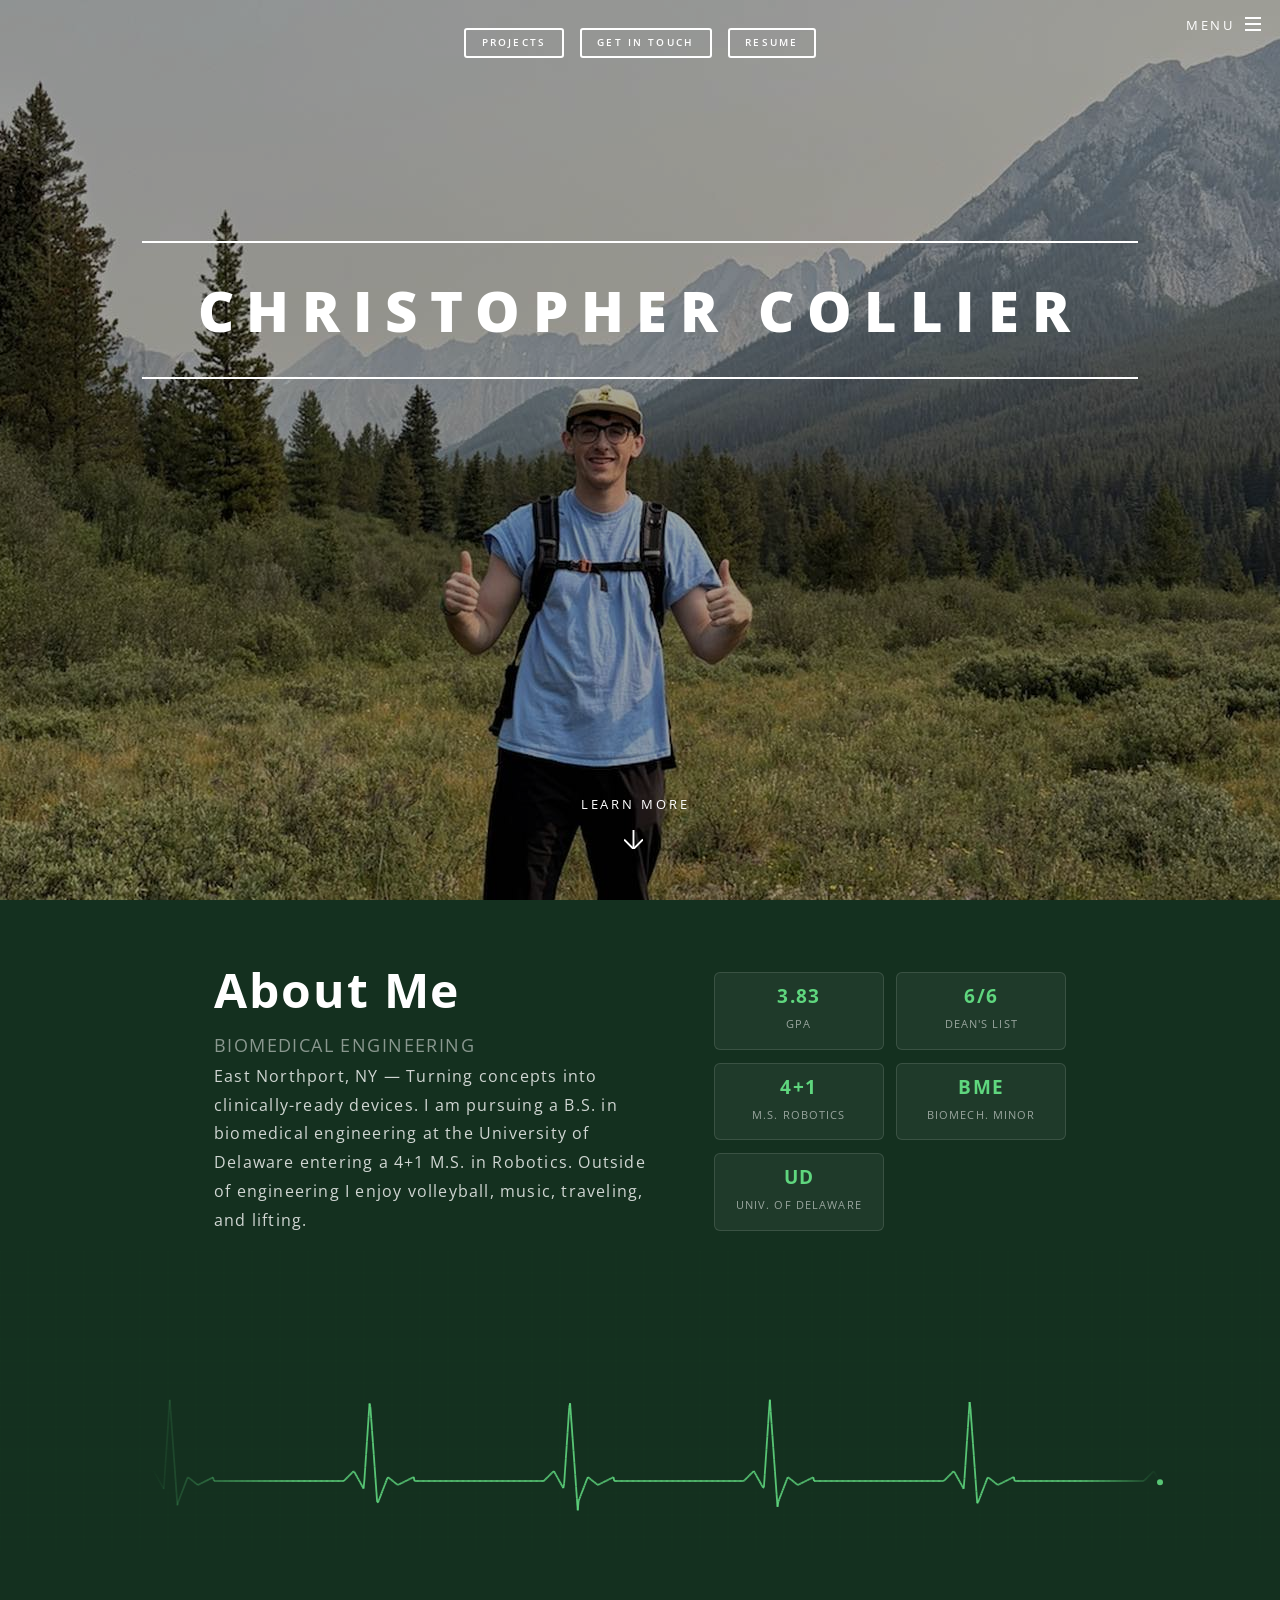
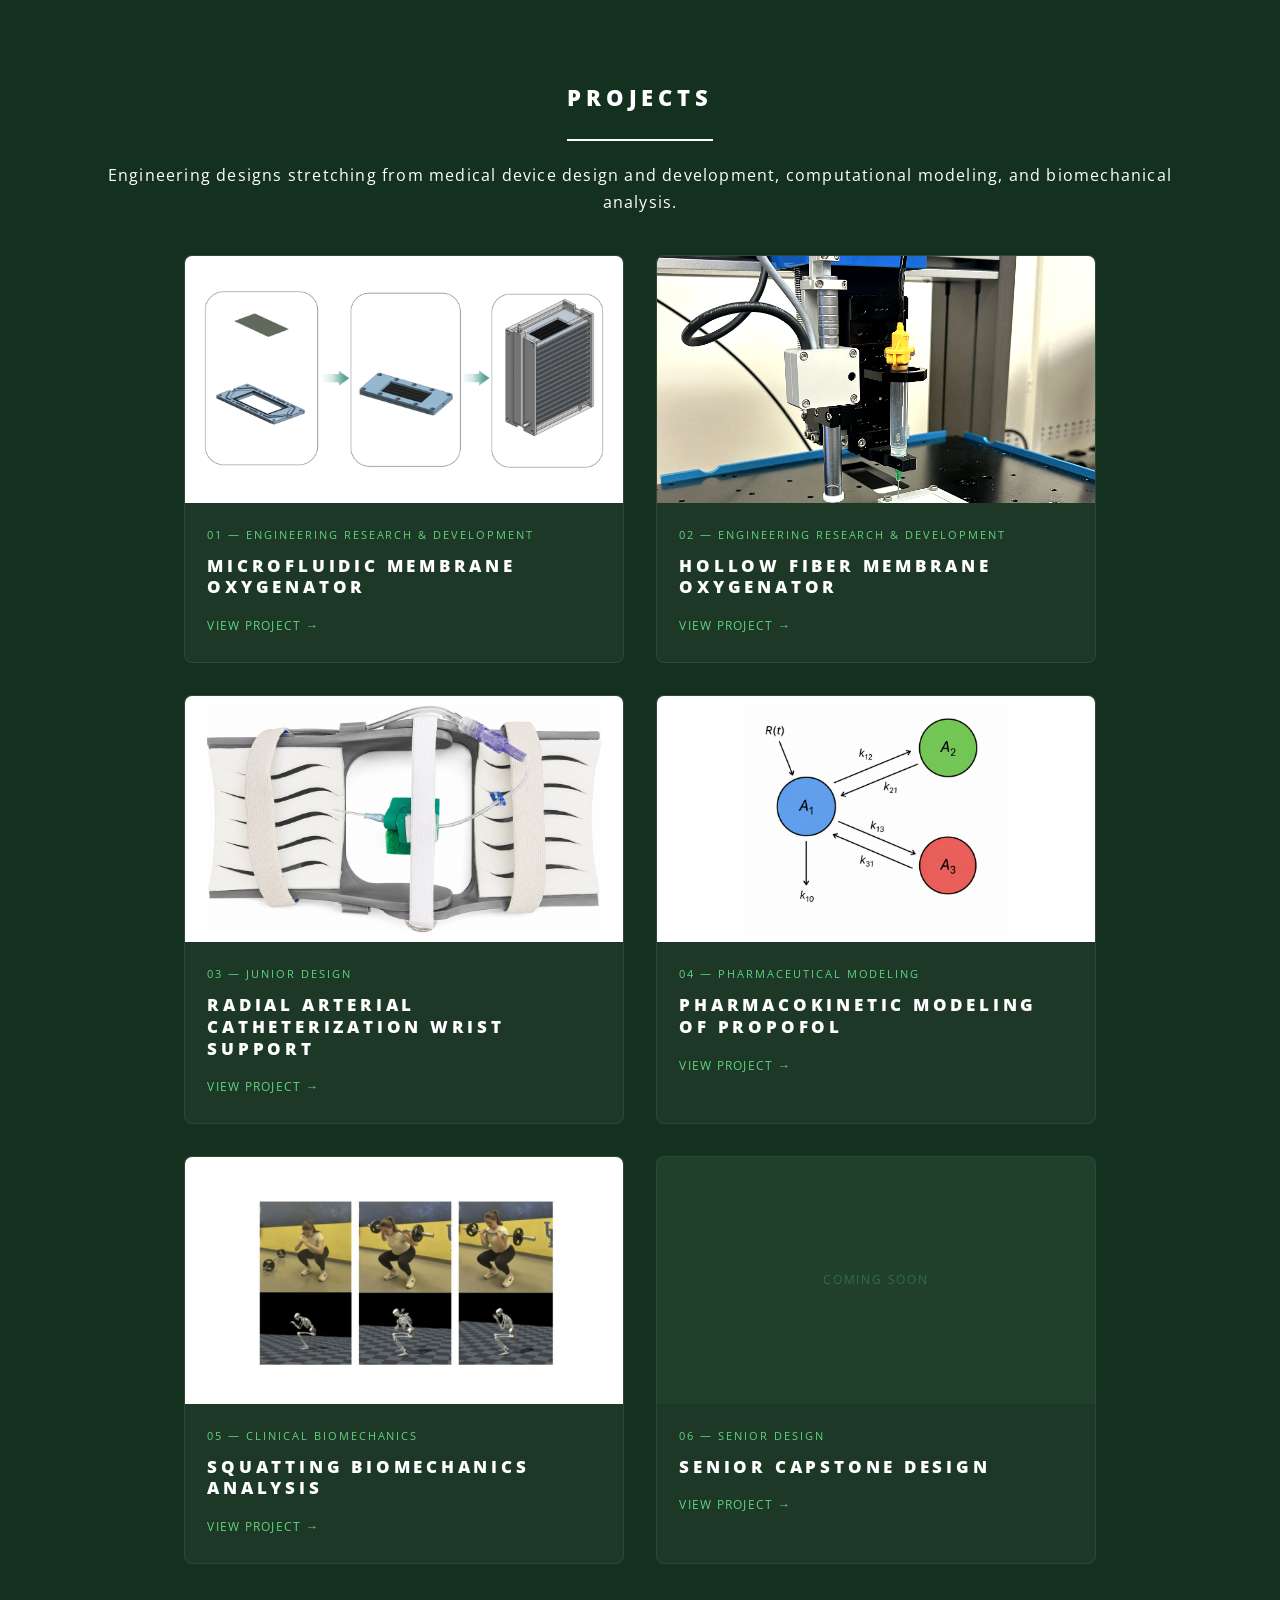
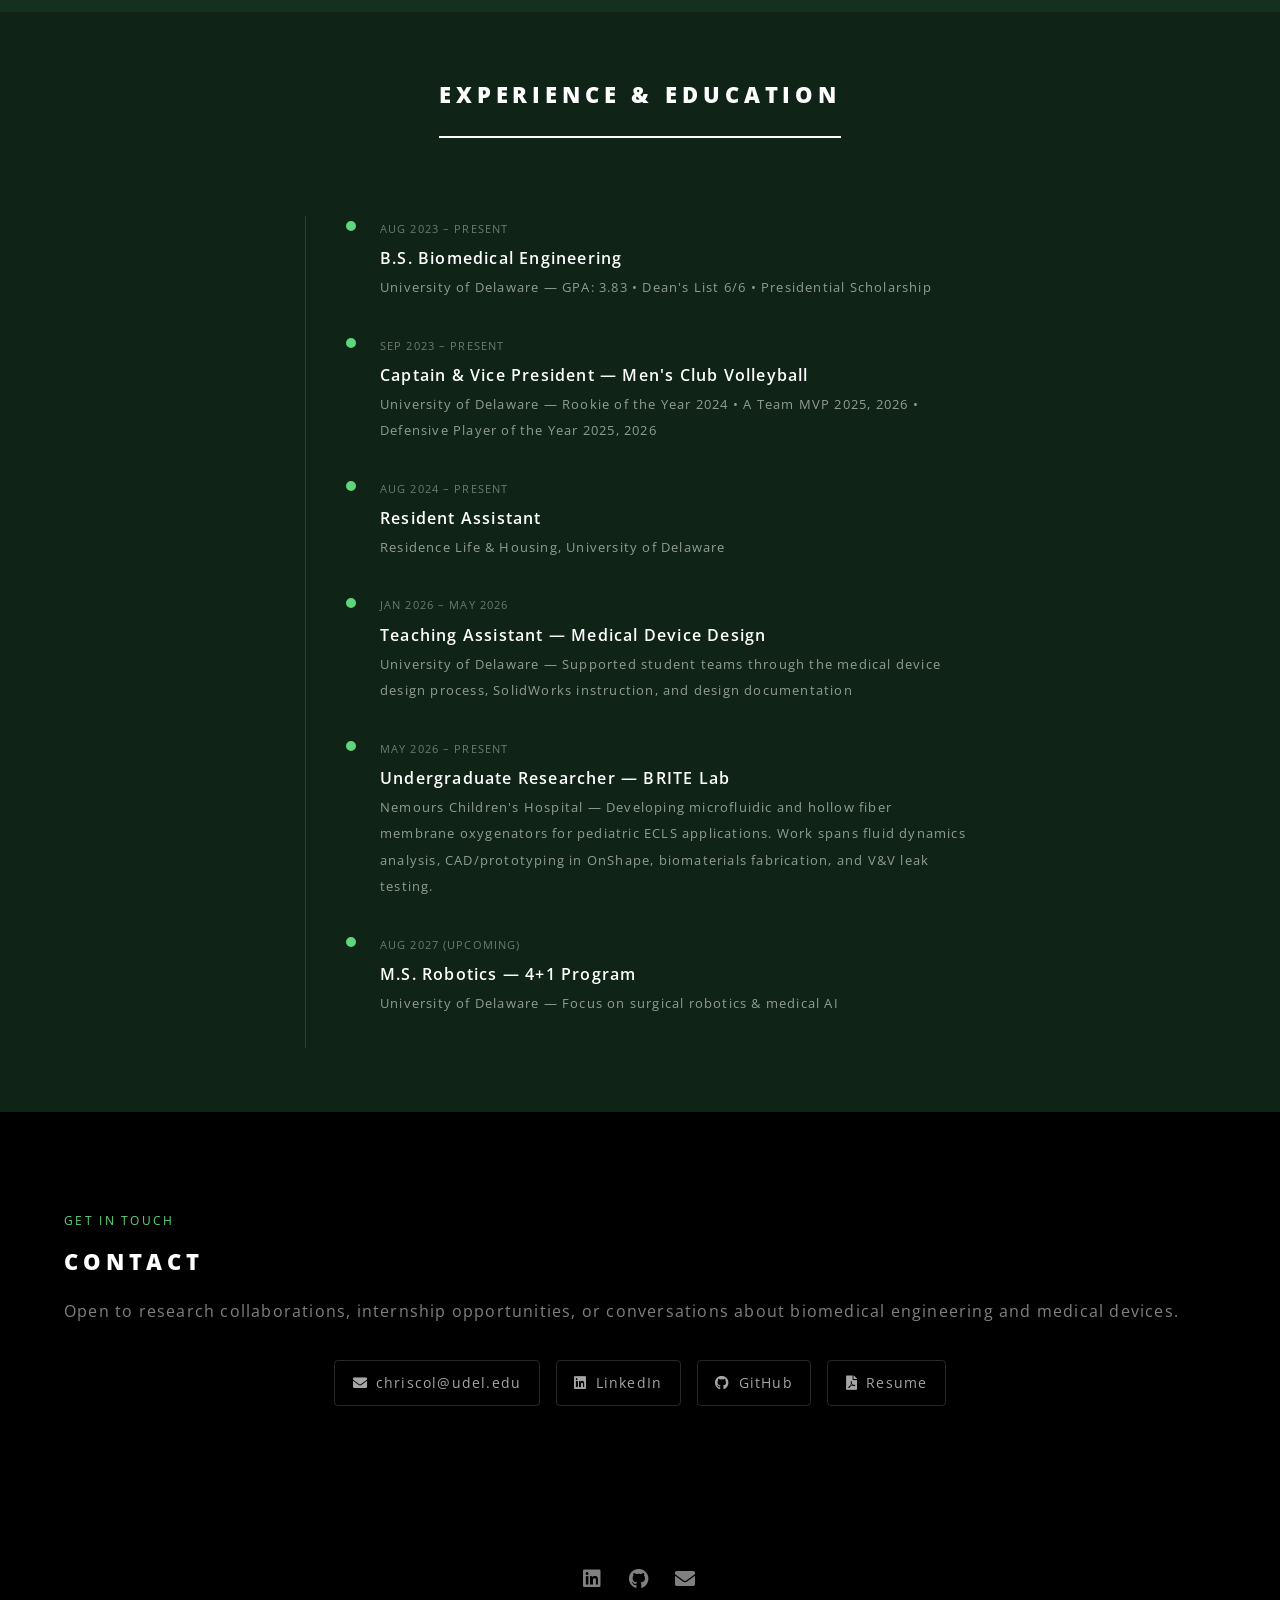
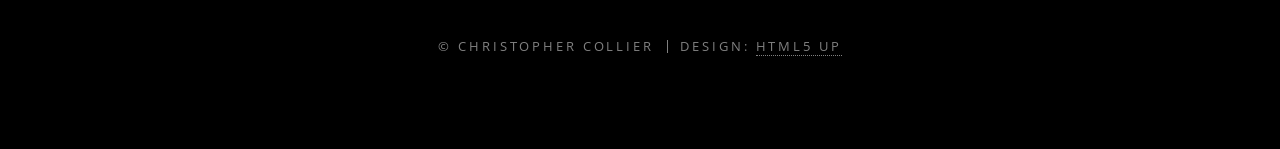
==== commit 92baab50: "Shift HFM cover crop to show more of the top Co-Authored-By: Claude Sonnet 5 <noreply@anthropic.com>" ====
--- a/index.html
+++ b/index.html
@@ -556,7 +556,7 @@
 
 						<a class="project-card" href="projects/hfm.html">
 							<div class="project-card-image">
-								<img src="images/project_images/nordson_setup.png" alt="Nordson EFD E3V robot dispensing UV adhesive on hollow fiber membrane mock sheet" style="object-position: center 68%;" />
+								<img src="images/project_images/nordson_setup.png" alt="Nordson EFD E3V robot dispensing UV adhesive on hollow fiber membrane mock sheet" style="object-position: center 40%;" />
 							</div>
 							<div class="project-card-body">
 								<span class="project-number">02 &mdash; Engineering Research &amp; Development</span>
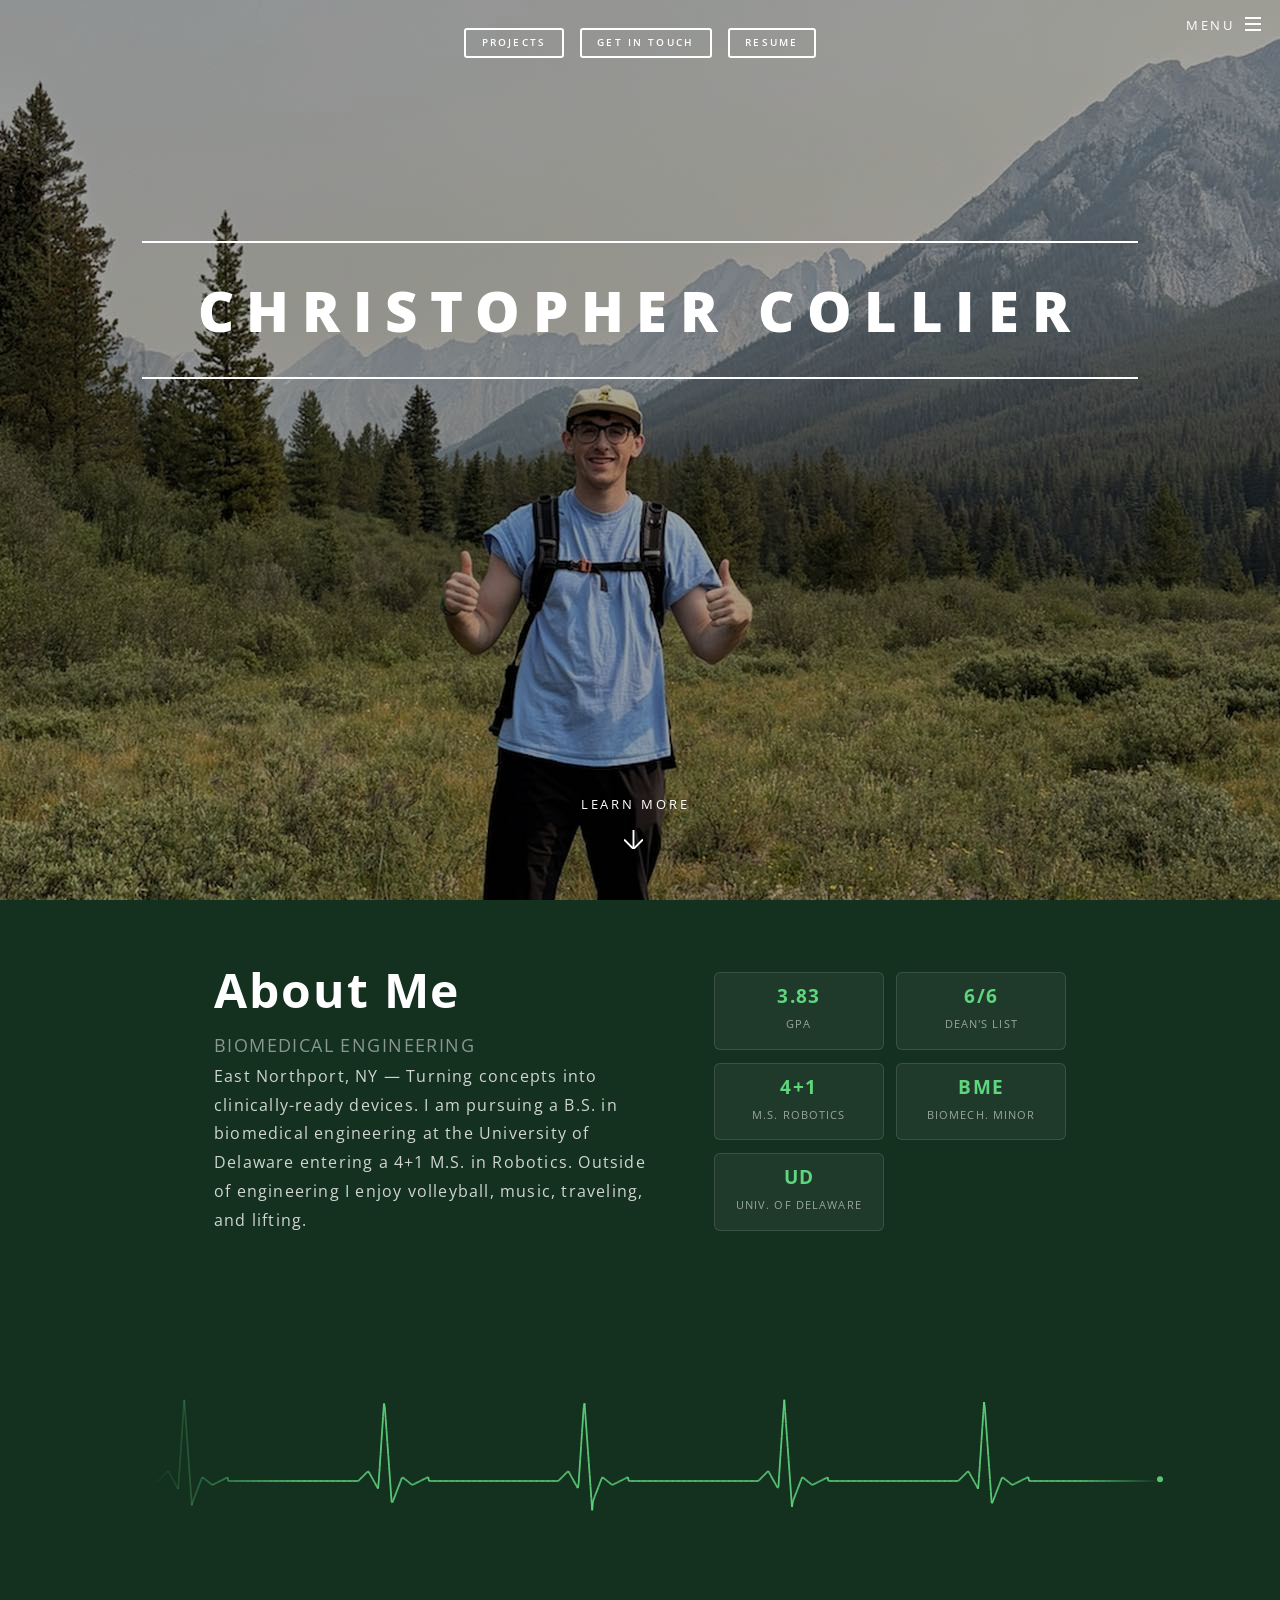
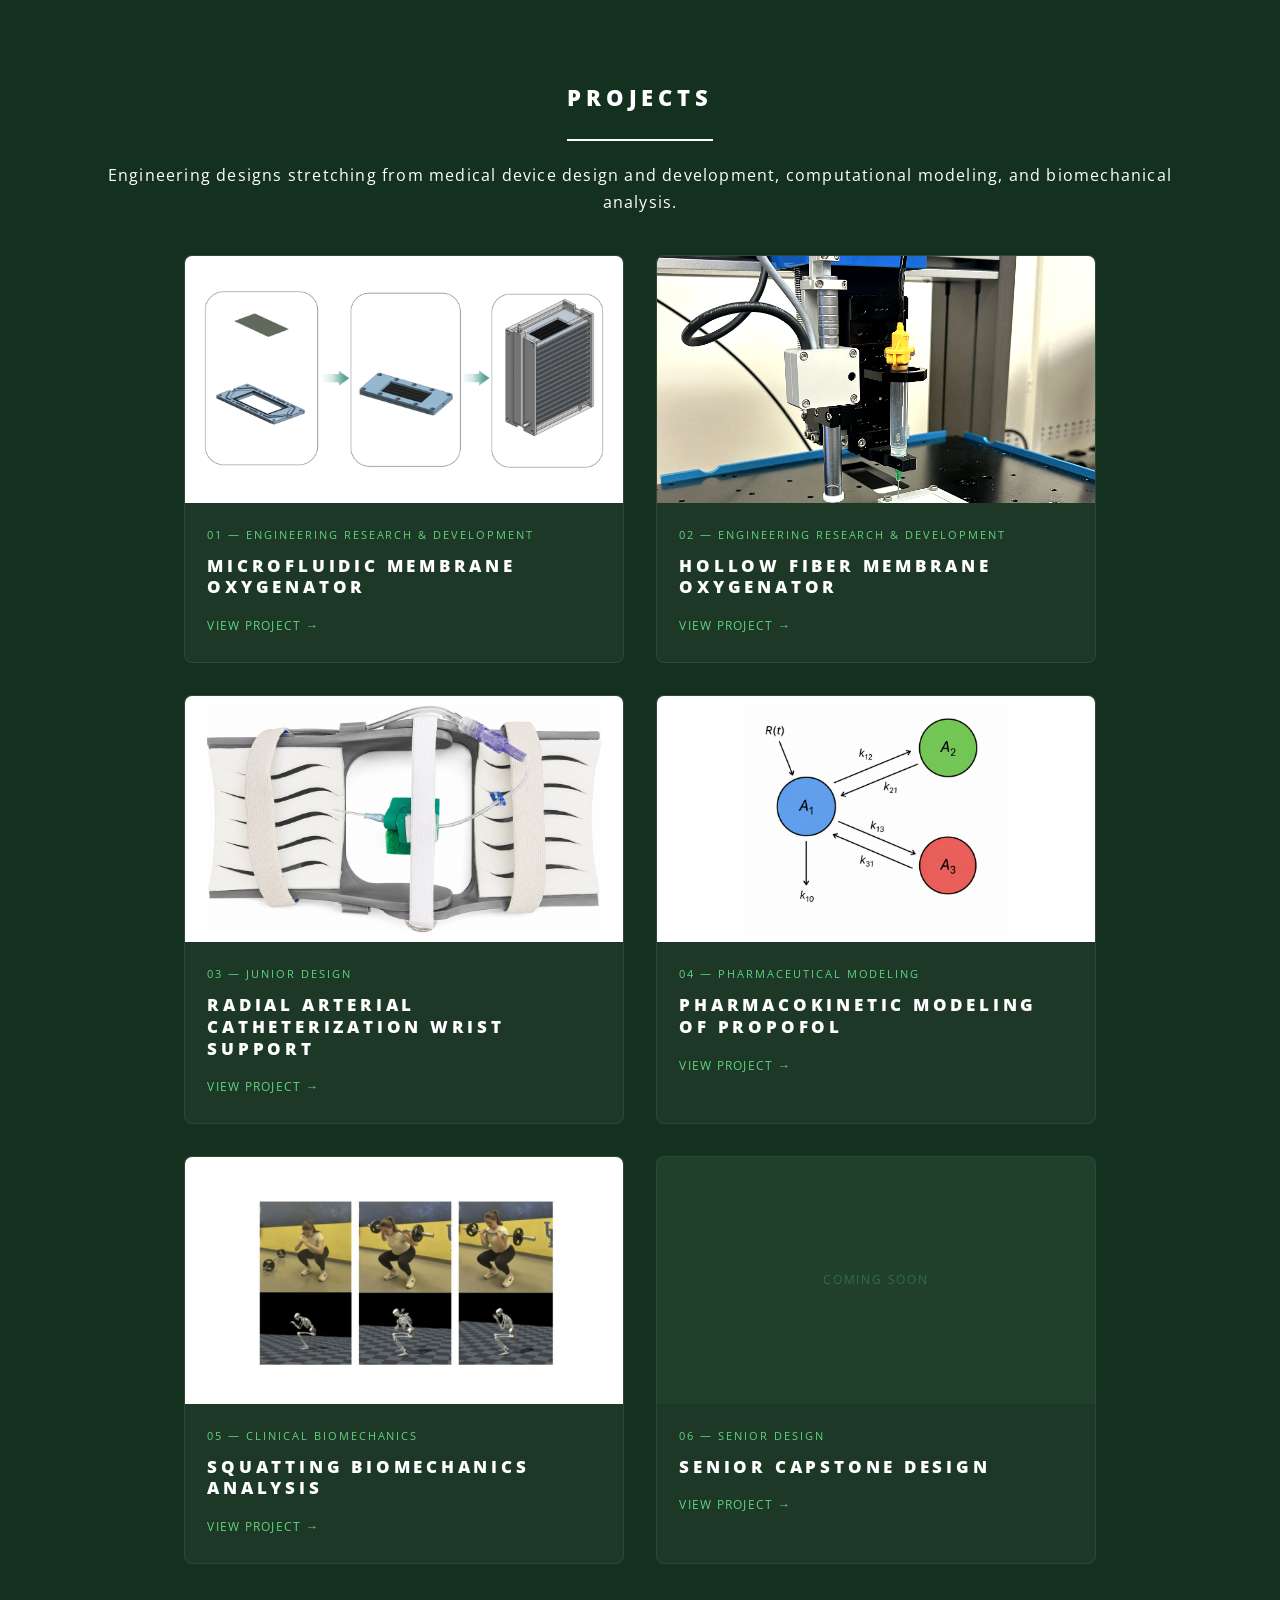
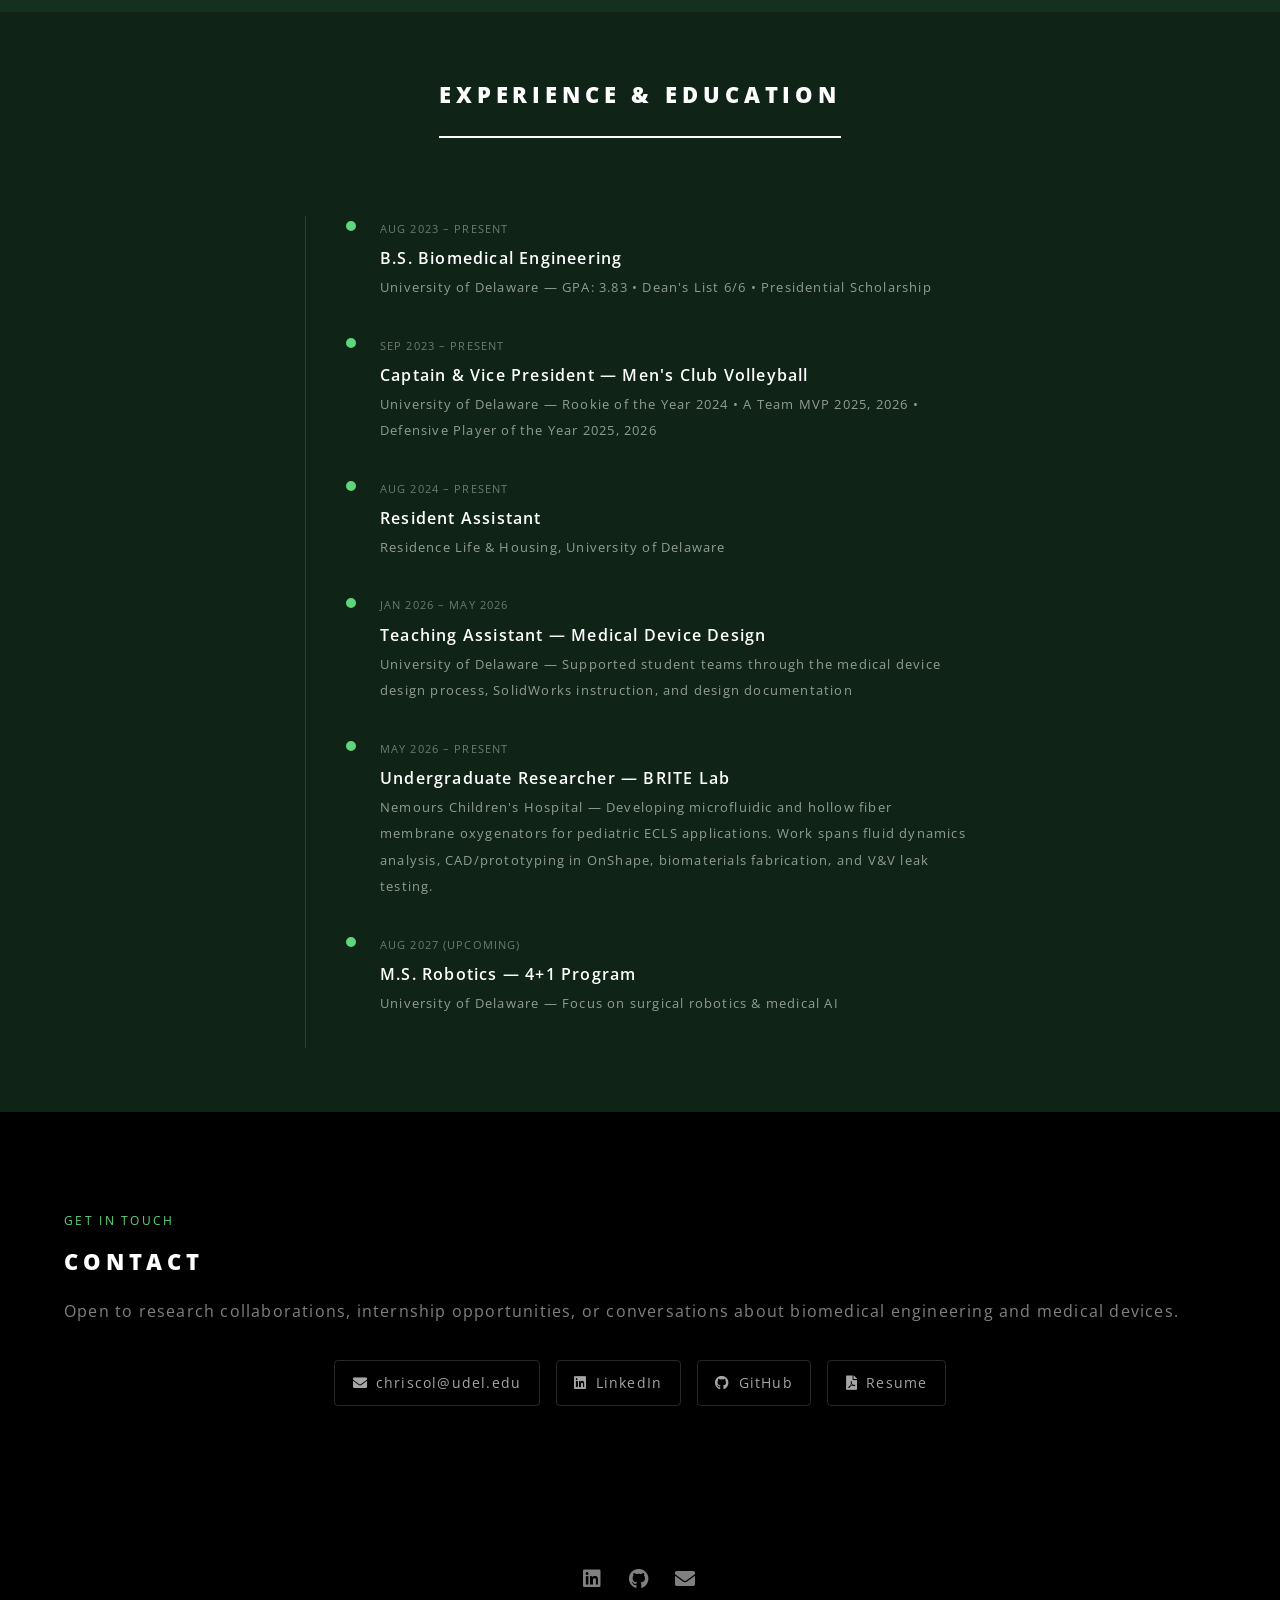
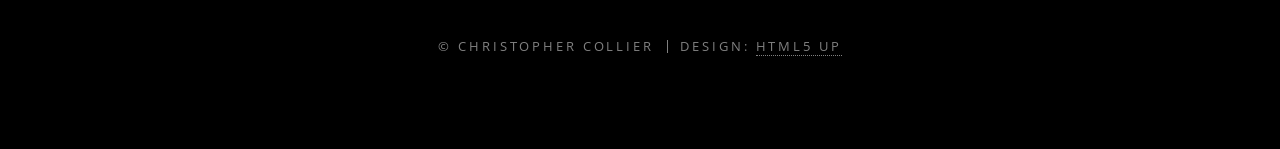
==== commit 05016102: "Add bounce animation to Learn More arrow on banner Co-Authored-By: Claude Sonnet 5 <noreply@anthropi" ====
--- a/index.html
+++ b/index.html
@@ -99,7 +99,16 @@
 			    justify-content: center !important;
 			    text-align: center !important;
 			}
-			
+
+			/* ── LEARN MORE ARROW BOUNCE ── */
+			@keyframes moreArrowBounce {
+				0%, 100% { transform: translateY(0); }
+				50% { transform: translateY(6px); }
+			}
+			#banner .more:after {
+				animation: moreArrowBounce 1.8s ease-in-out infinite;
+			}
+
 			/* ── ABOUT SECTION ── */
 			.about-layout {
 				display: flex;
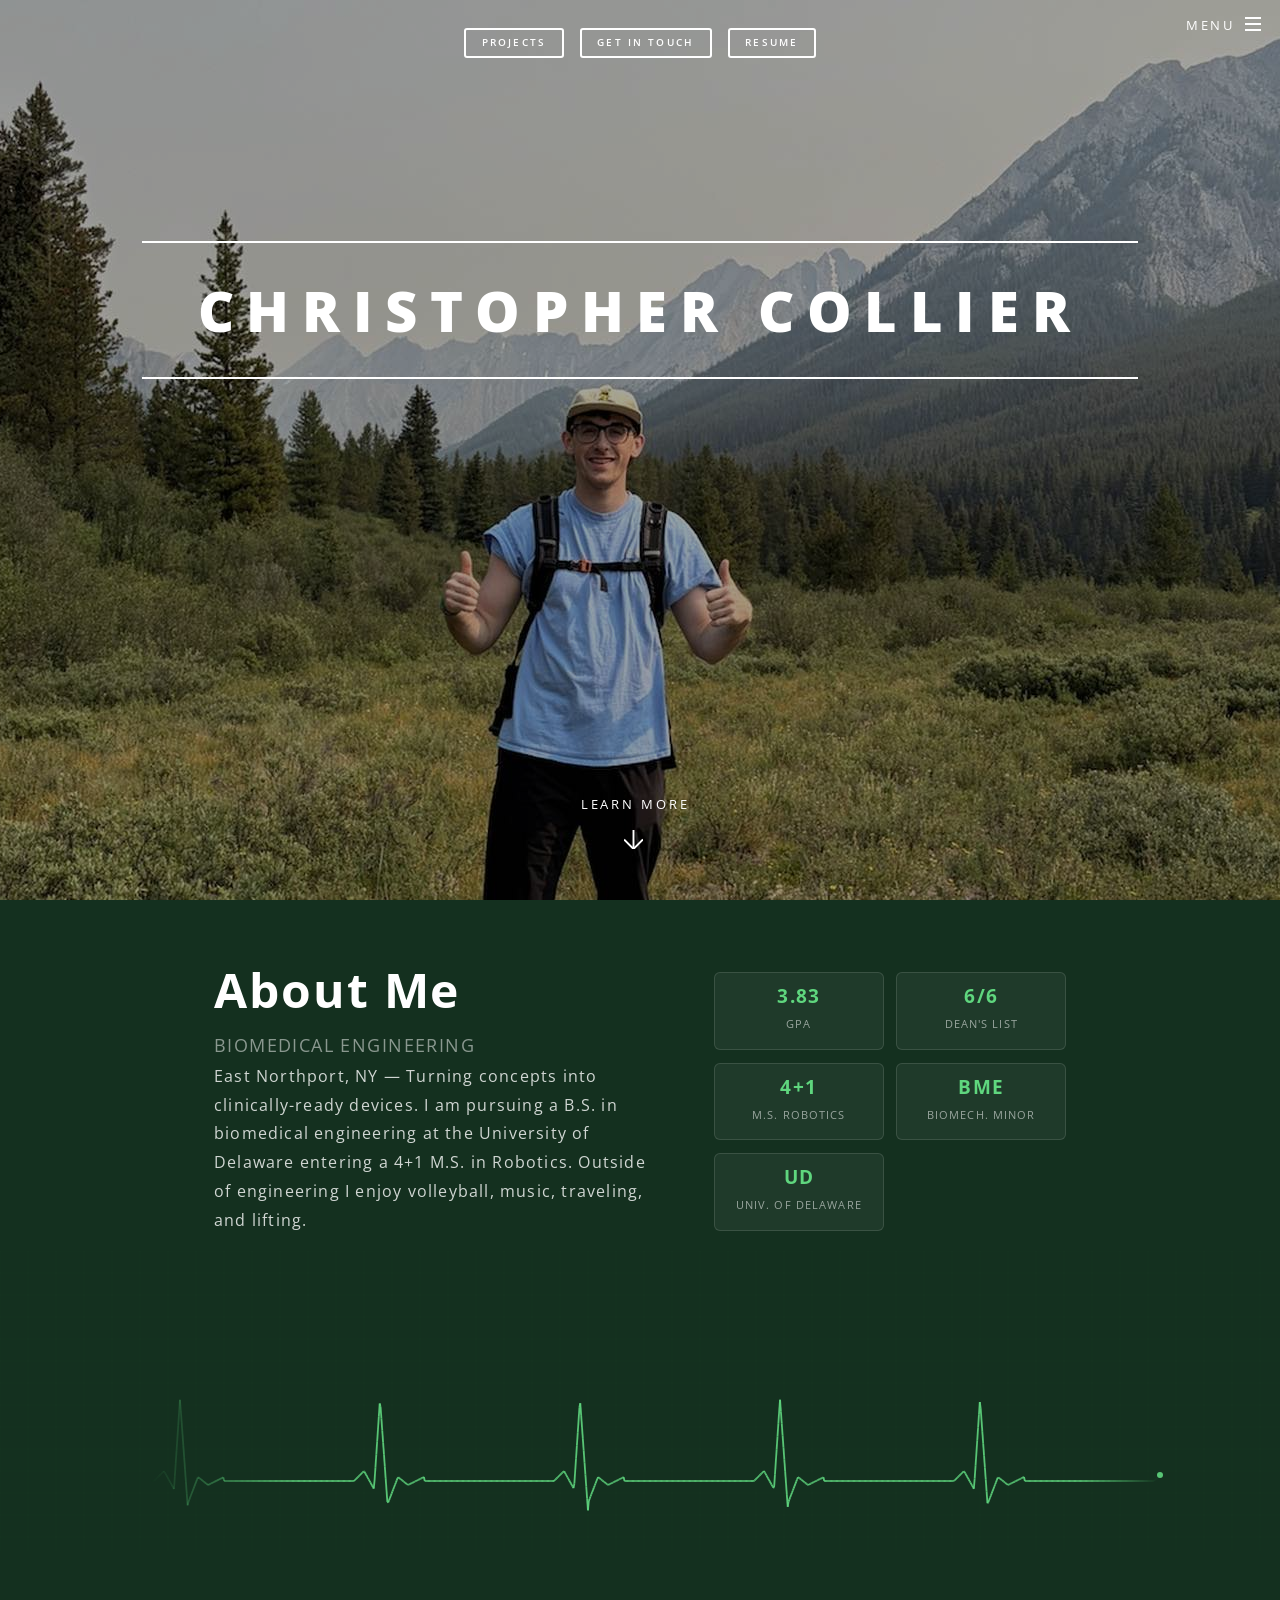
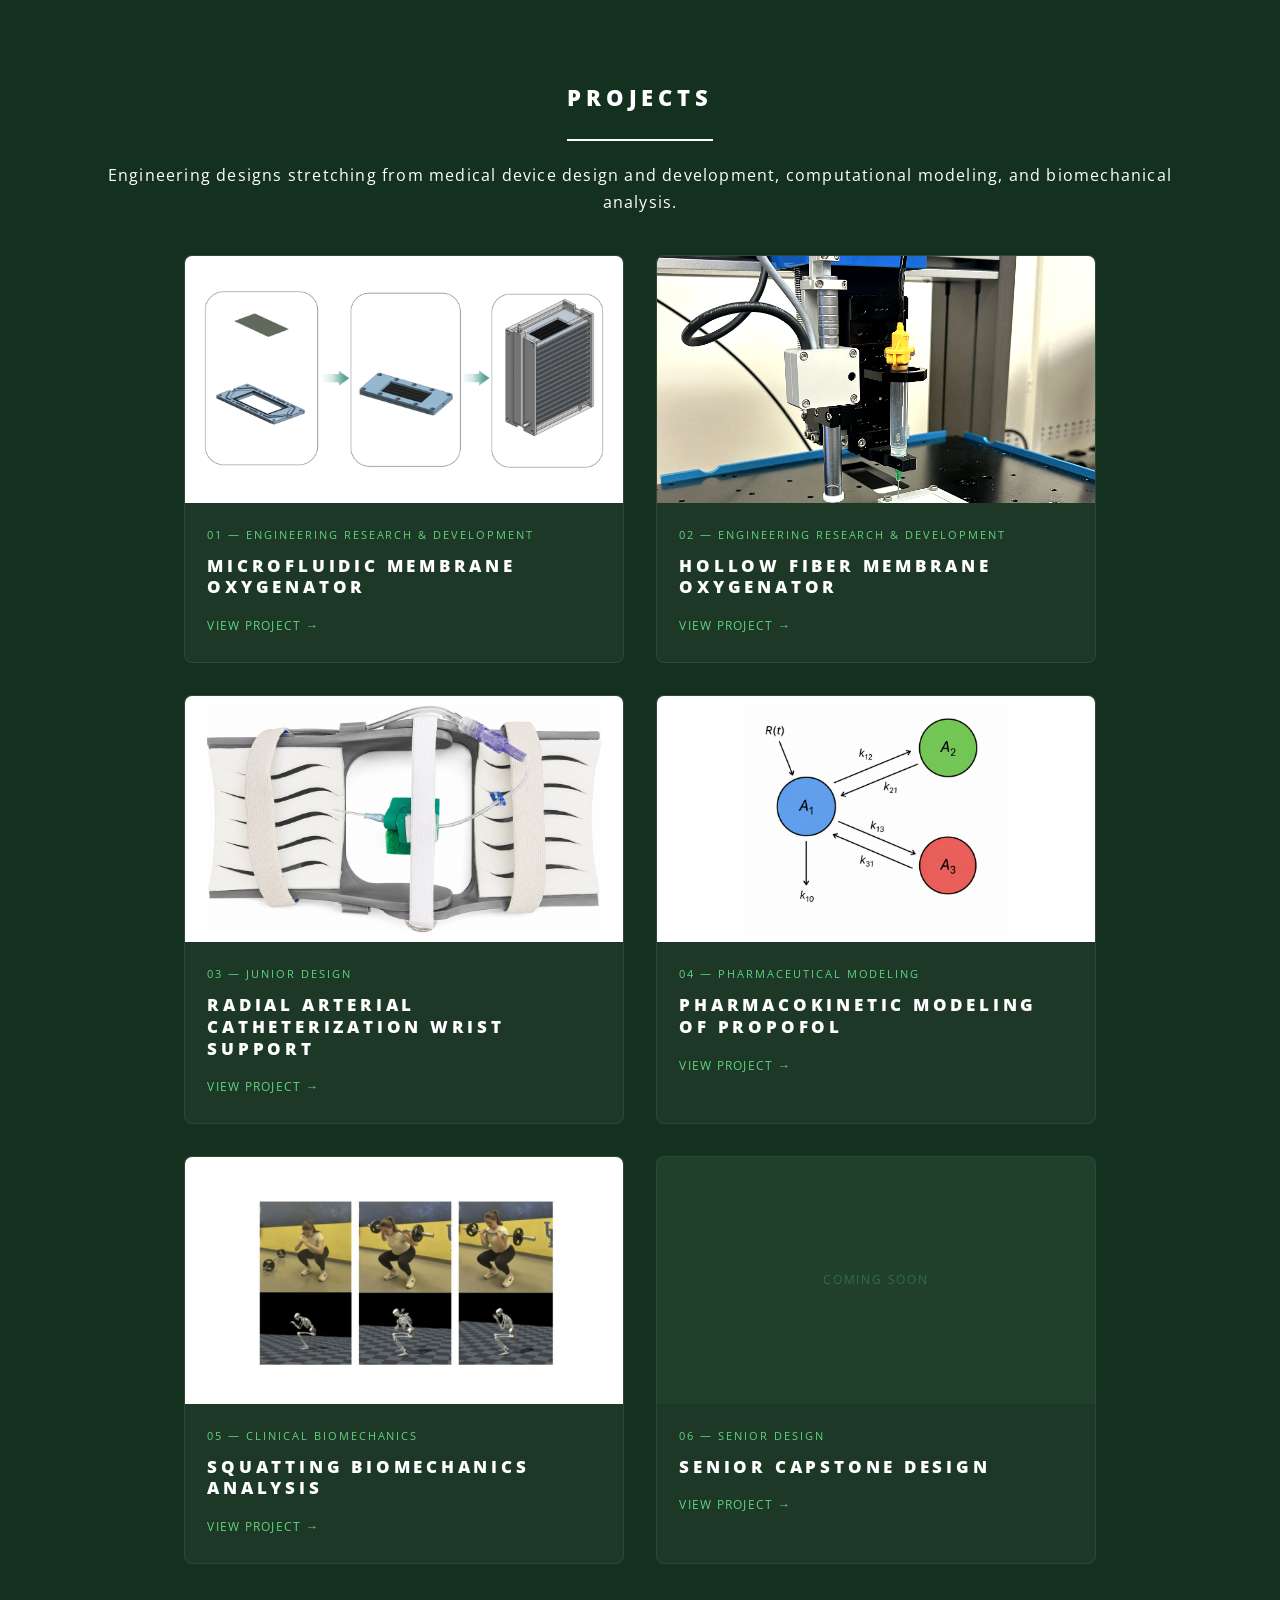
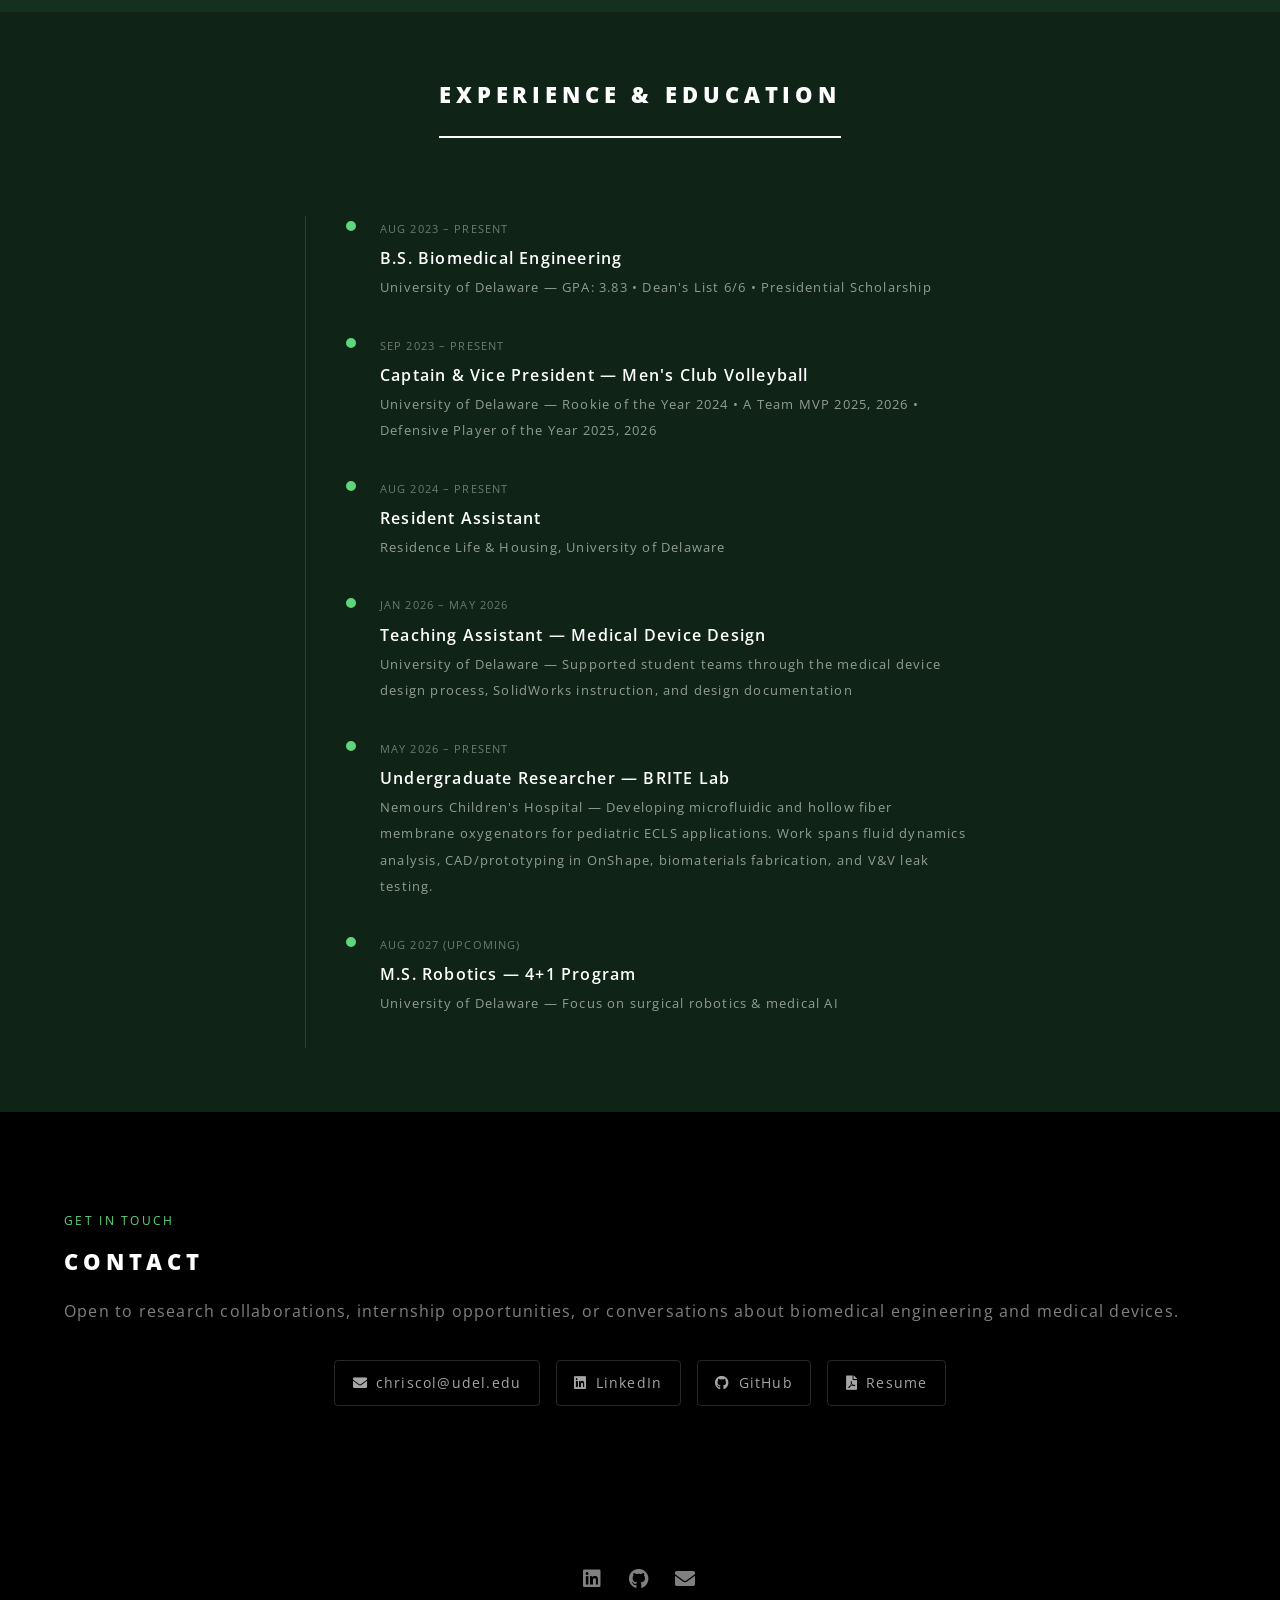
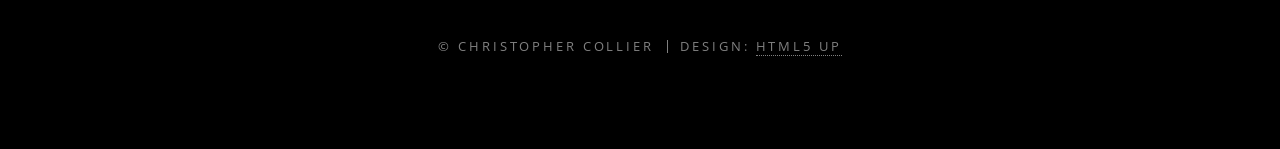
==== commit 2f183a39: "Add Open Graph tags with catheter cover as preview image Fixes link previews (LinkedIn, iMessage, Sl" ====
--- a/index.html
+++ b/index.html
@@ -4,6 +4,12 @@
 		<title>Chris Collier | Biomedical Engineering</title>
 		<meta charset="utf-8" />
 		<meta name="viewport" content="width=device-width, initial-scale=1, user-scalable=no" />
+		<meta property="og:title" content="Chris Collier | Biomedical Engineering" />
+		<meta property="og:description" content="Turning concepts into clinically-ready devices. Biomedical engineering projects, research, and experience." />
+		<meta property="og:image" content="https://chriscollier3.github.io/images/project_images/cover-catheter.png" />
+		<meta property="og:url" content="https://chriscollier3.github.io/" />
+		<meta property="og:type" content="website" />
+		<meta name="twitter:card" content="summary_large_image" />
 		<link rel="stylesheet" href="assets/css/main.css" />
 		<link rel="icon" type="image/svg+xml" href="assets/images/favicon.svg" />
 		<noscript><link rel="stylesheet" href="assets/css/noscript.css" /></noscript>
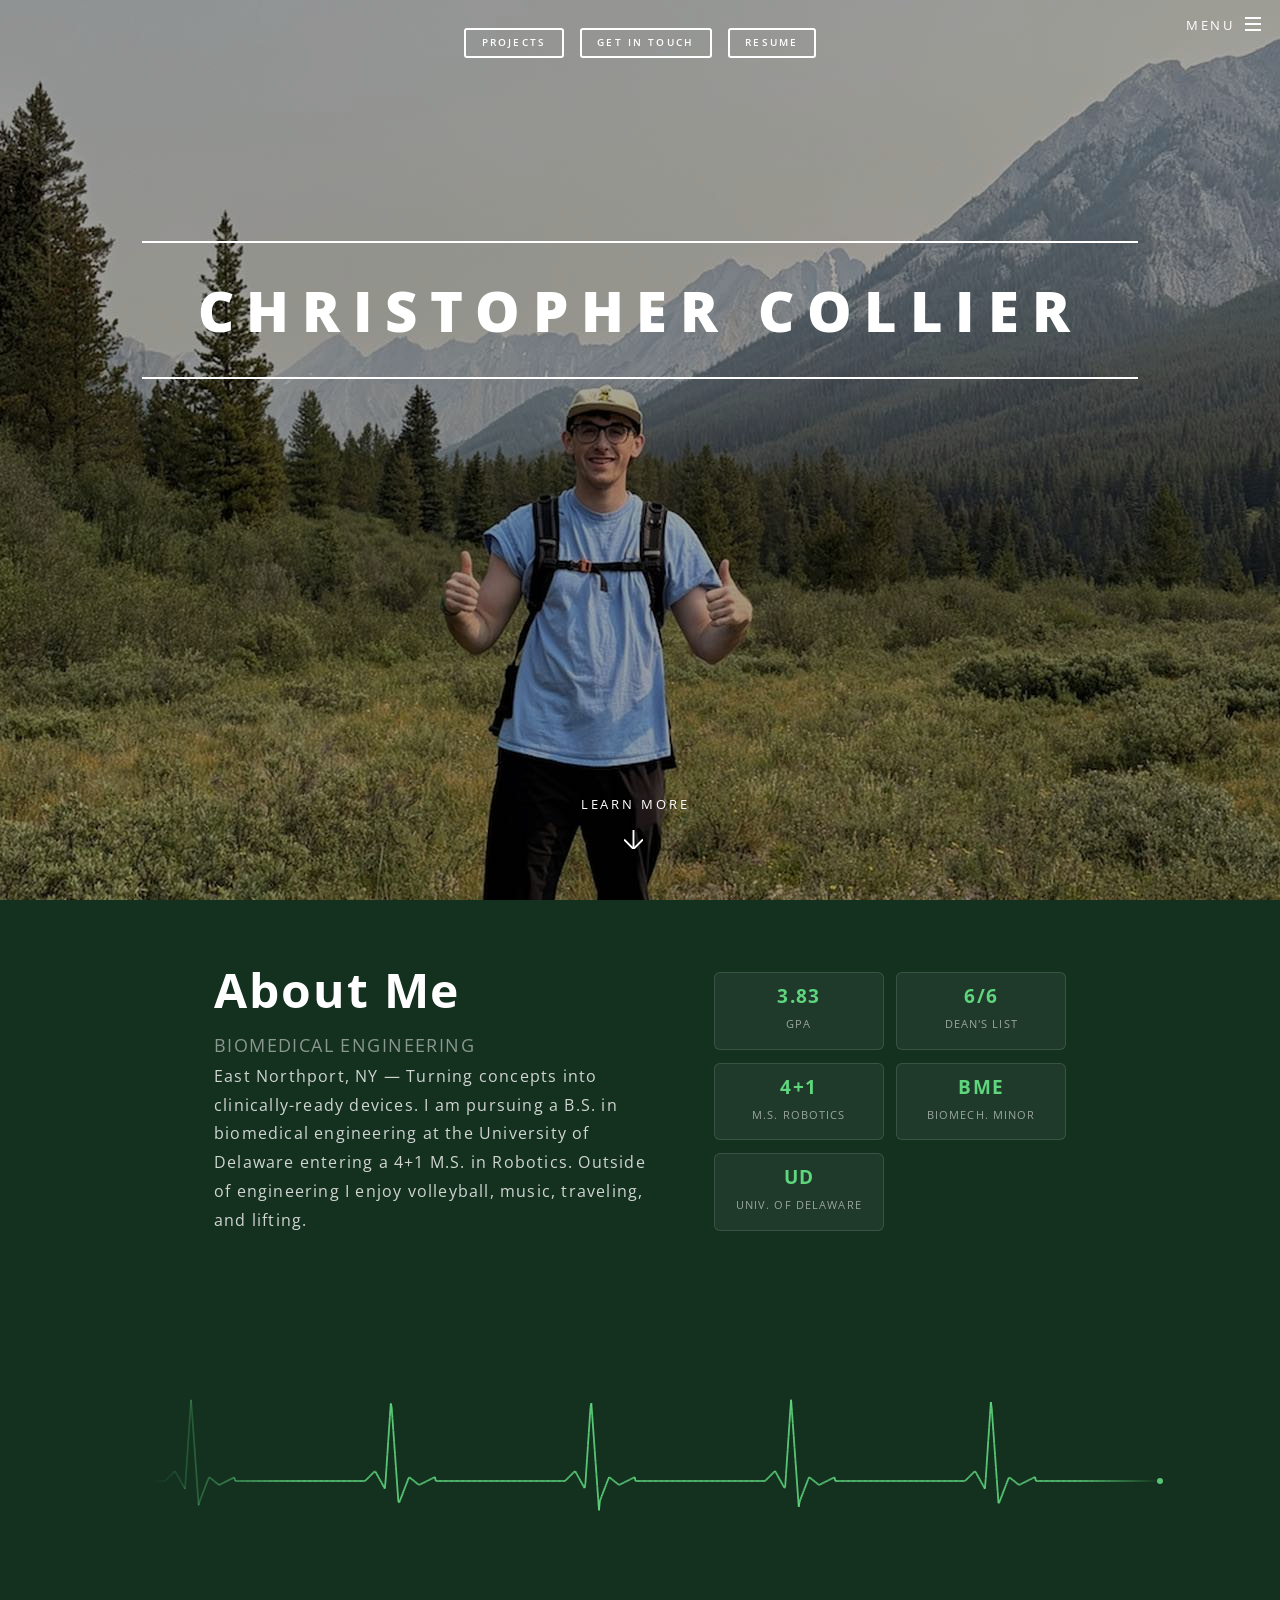
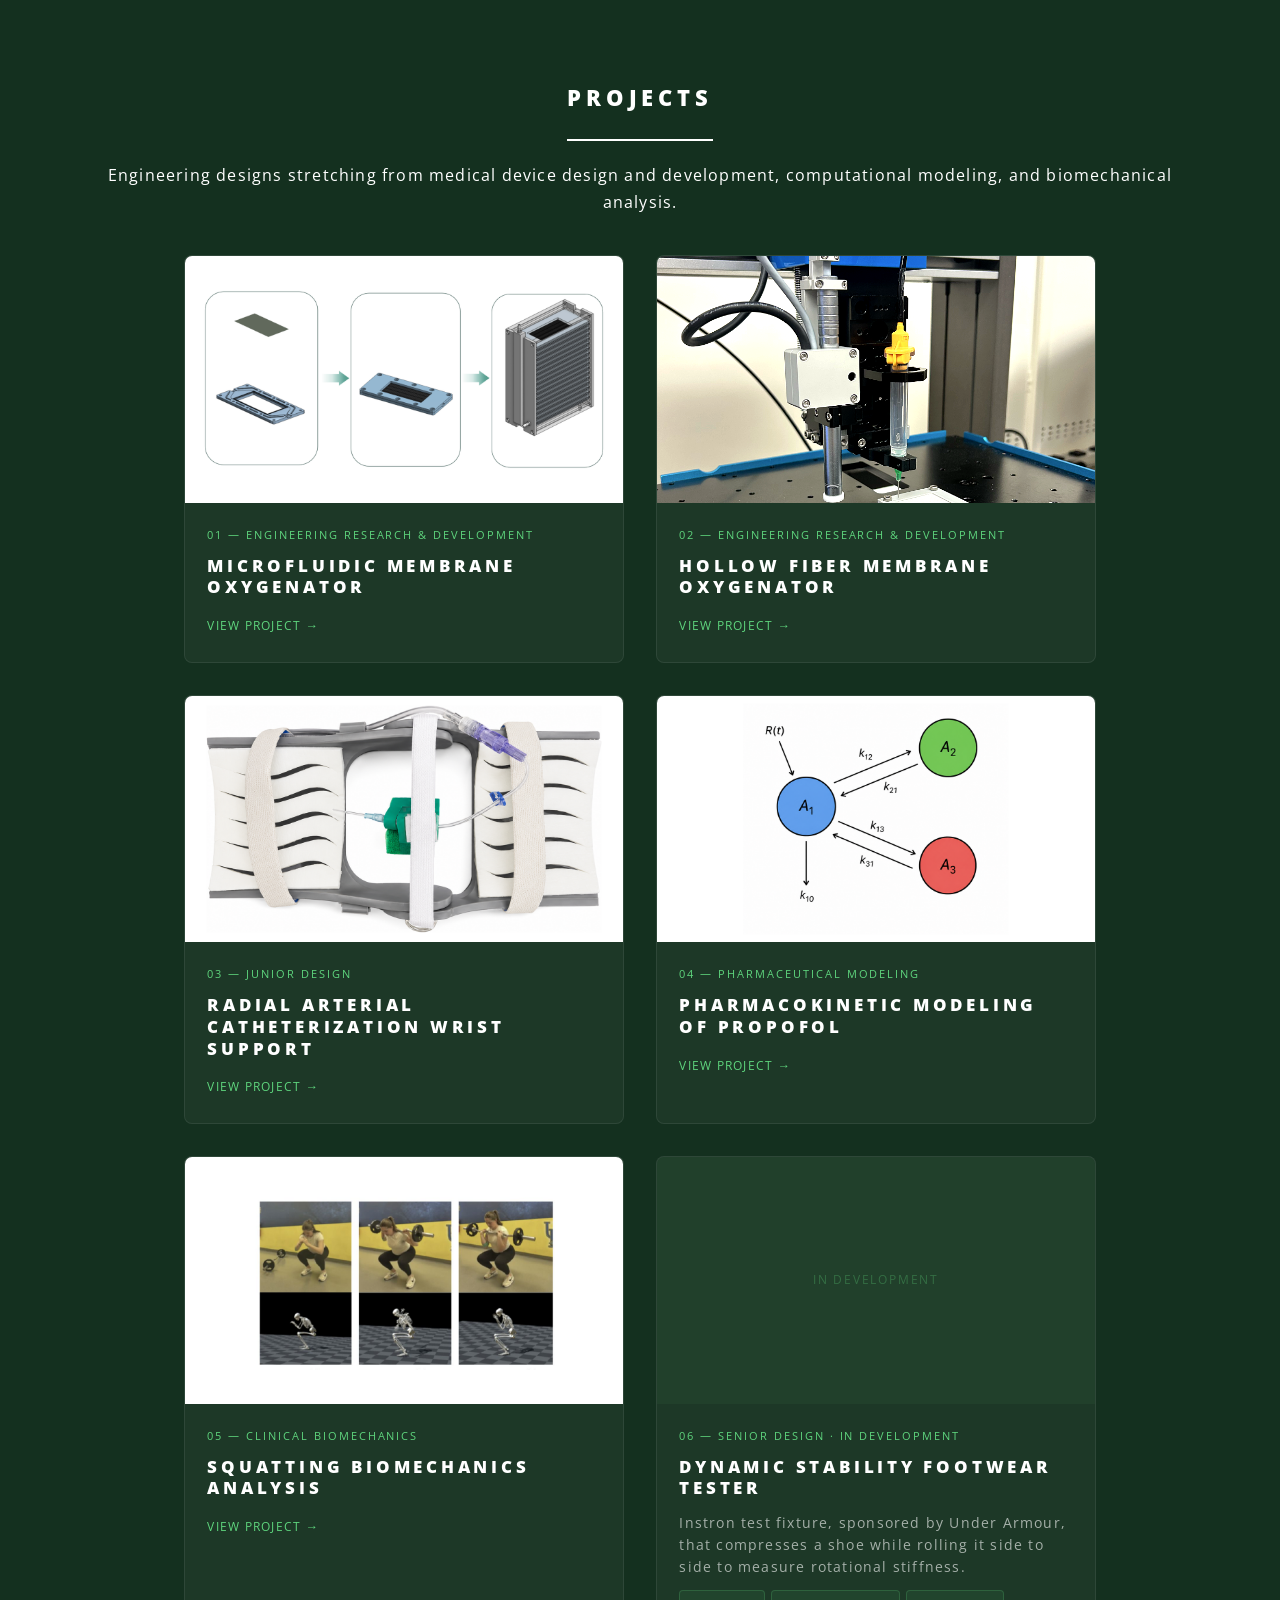
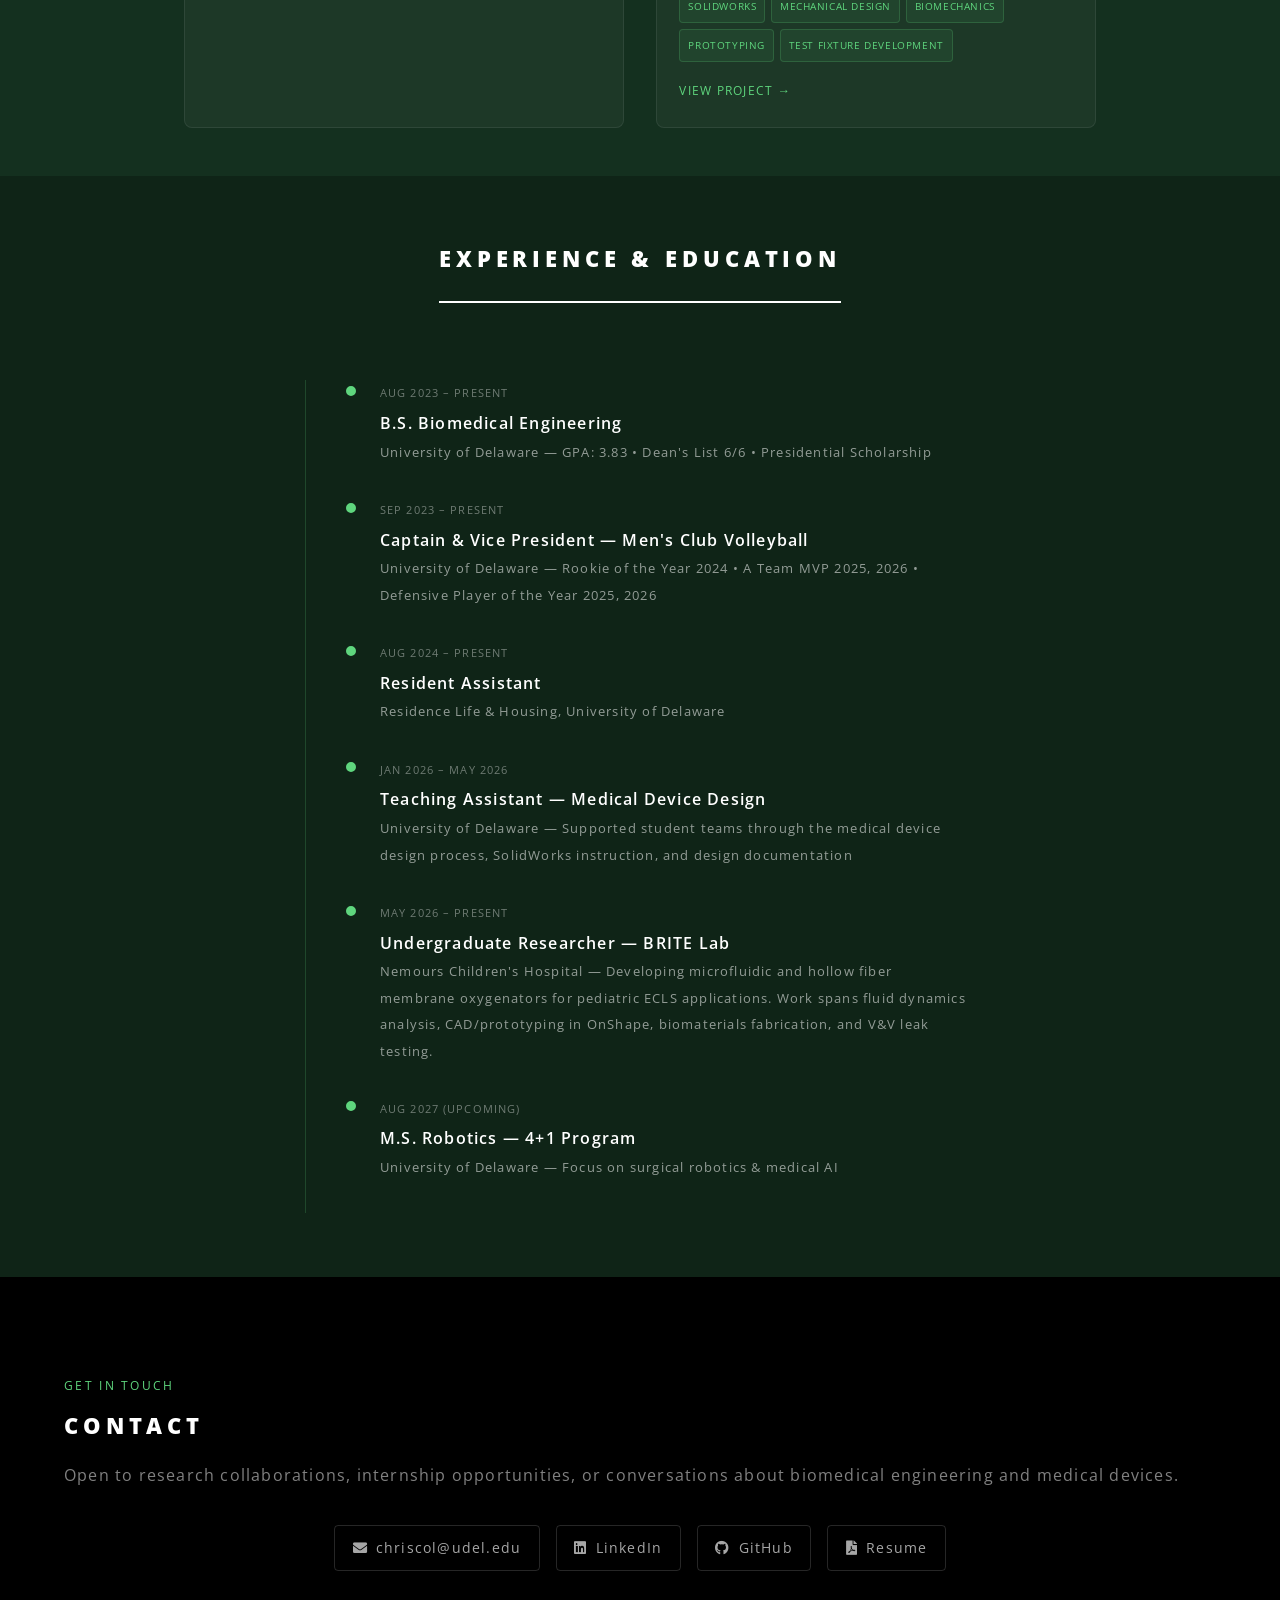
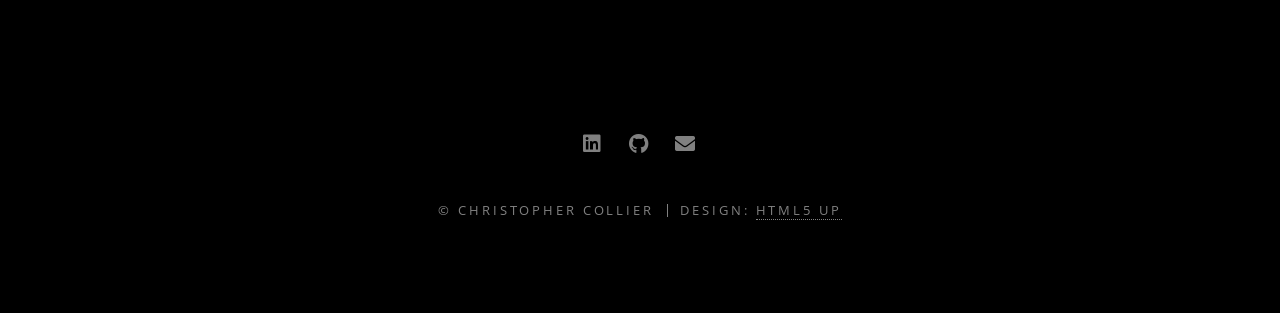
==== commit 335dc88b: "Add Dynamic Stability Footwear Tester senior design project Replace the capstone placeholder with th" ====
--- a/index.html
+++ b/index.html
@@ -82,6 +82,28 @@
 				display: inline-flex;
 				align-items: center;
 				gap: 0.4rem;
+			}
+			.project-desc {
+				font-size: 0.85rem;
+				line-height: 1.6;
+				color: rgba(255,255,255,0.6);
+				margin: 0 0 0.8rem 0;
+			}
+			.project-tags {
+				display: flex;
+				flex-wrap: wrap;
+				gap: 0.35rem;
+				margin-bottom: 0.9rem;
+			}
+			.project-tags span {
+				background: rgba(95,214,126,0.08);
+				color: #5fd67e;
+				border: 1px solid rgba(95,214,126,0.2);
+				border-radius: 4px;
+				font-size: 0.62rem;
+				letter-spacing: 0.06em;
+				padding: 0.15rem 0.5rem;
+				text-transform: uppercase;
 			}
 			@media (max-width: 640px) {
 				.projects-grid { grid-template-columns: 1fr; }
@@ -614,12 +636,18 @@
 						</a>
 
 						<a class="project-card" href="projects/capstone.html">
+							<!-- IMAGE: when ready, add images/project_images/cover-footwear.png and replace the span below with
+							     <img src="images/project_images/cover-footwear.png" alt="Dynamic stability footwear test fixture prototype" /> -->
 							<div class="project-card-image">
-								<span class="placeholder-text">Coming Soon</span>
+								<span class="placeholder-text">In Development</span>
 							</div>
 							<div class="project-card-body">
-								<span class="project-number">06 &mdash; Senior Design</span>
-								<h3>Senior Capstone Design</h3>
+								<span class="project-number">06 &mdash; Senior Design &middot; In Development</span>
+								<h3>Dynamic Stability Footwear Tester</h3>
+								<p class="project-desc">Instron test fixture, sponsored by Under Armour, that compresses a shoe while rolling it side to side to measure rotational stiffness.</p>
+								<div class="project-tags">
+									<span>SolidWorks</span><span>Mechanical Design</span><span>Biomechanics</span><span>Prototyping</span><span>Test Fixture Development</span>
+								</div>
 								<span class="project-link">View Project &rarr;</span>
 							</div>
 						</a>
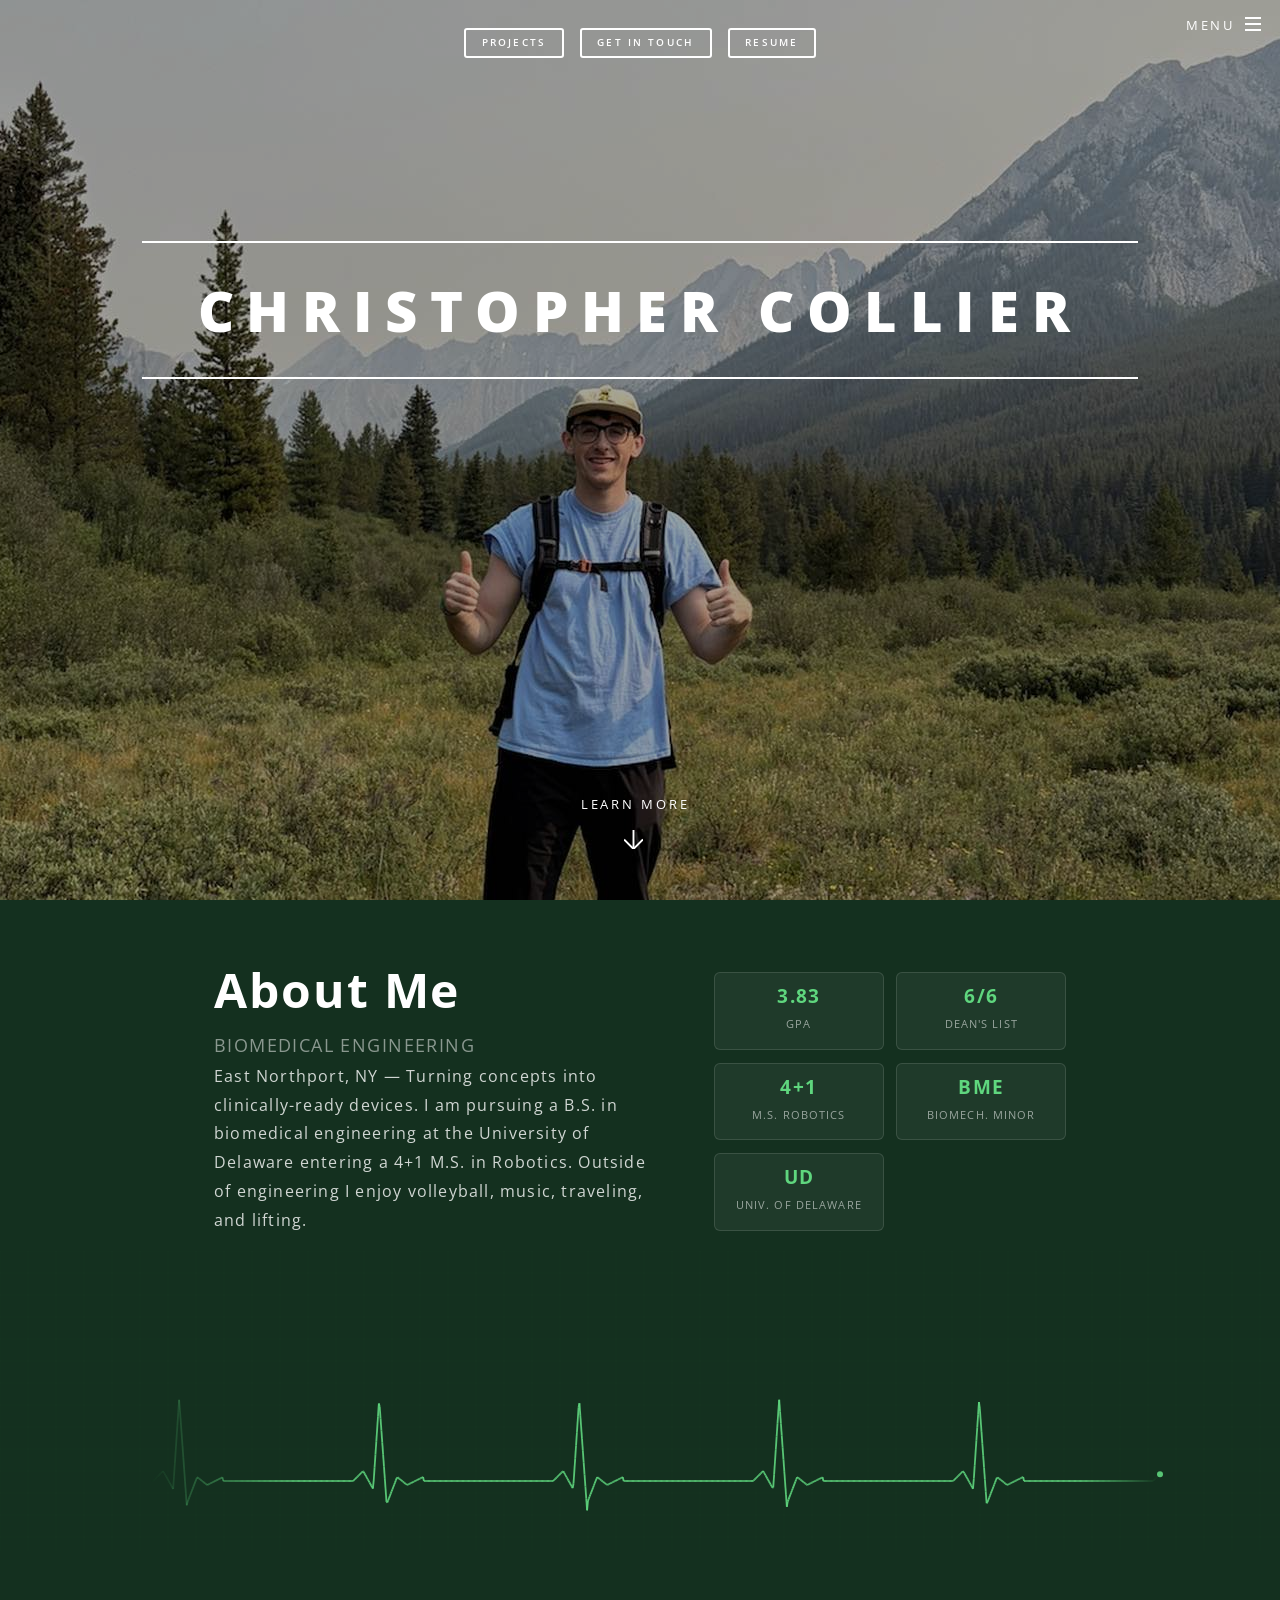
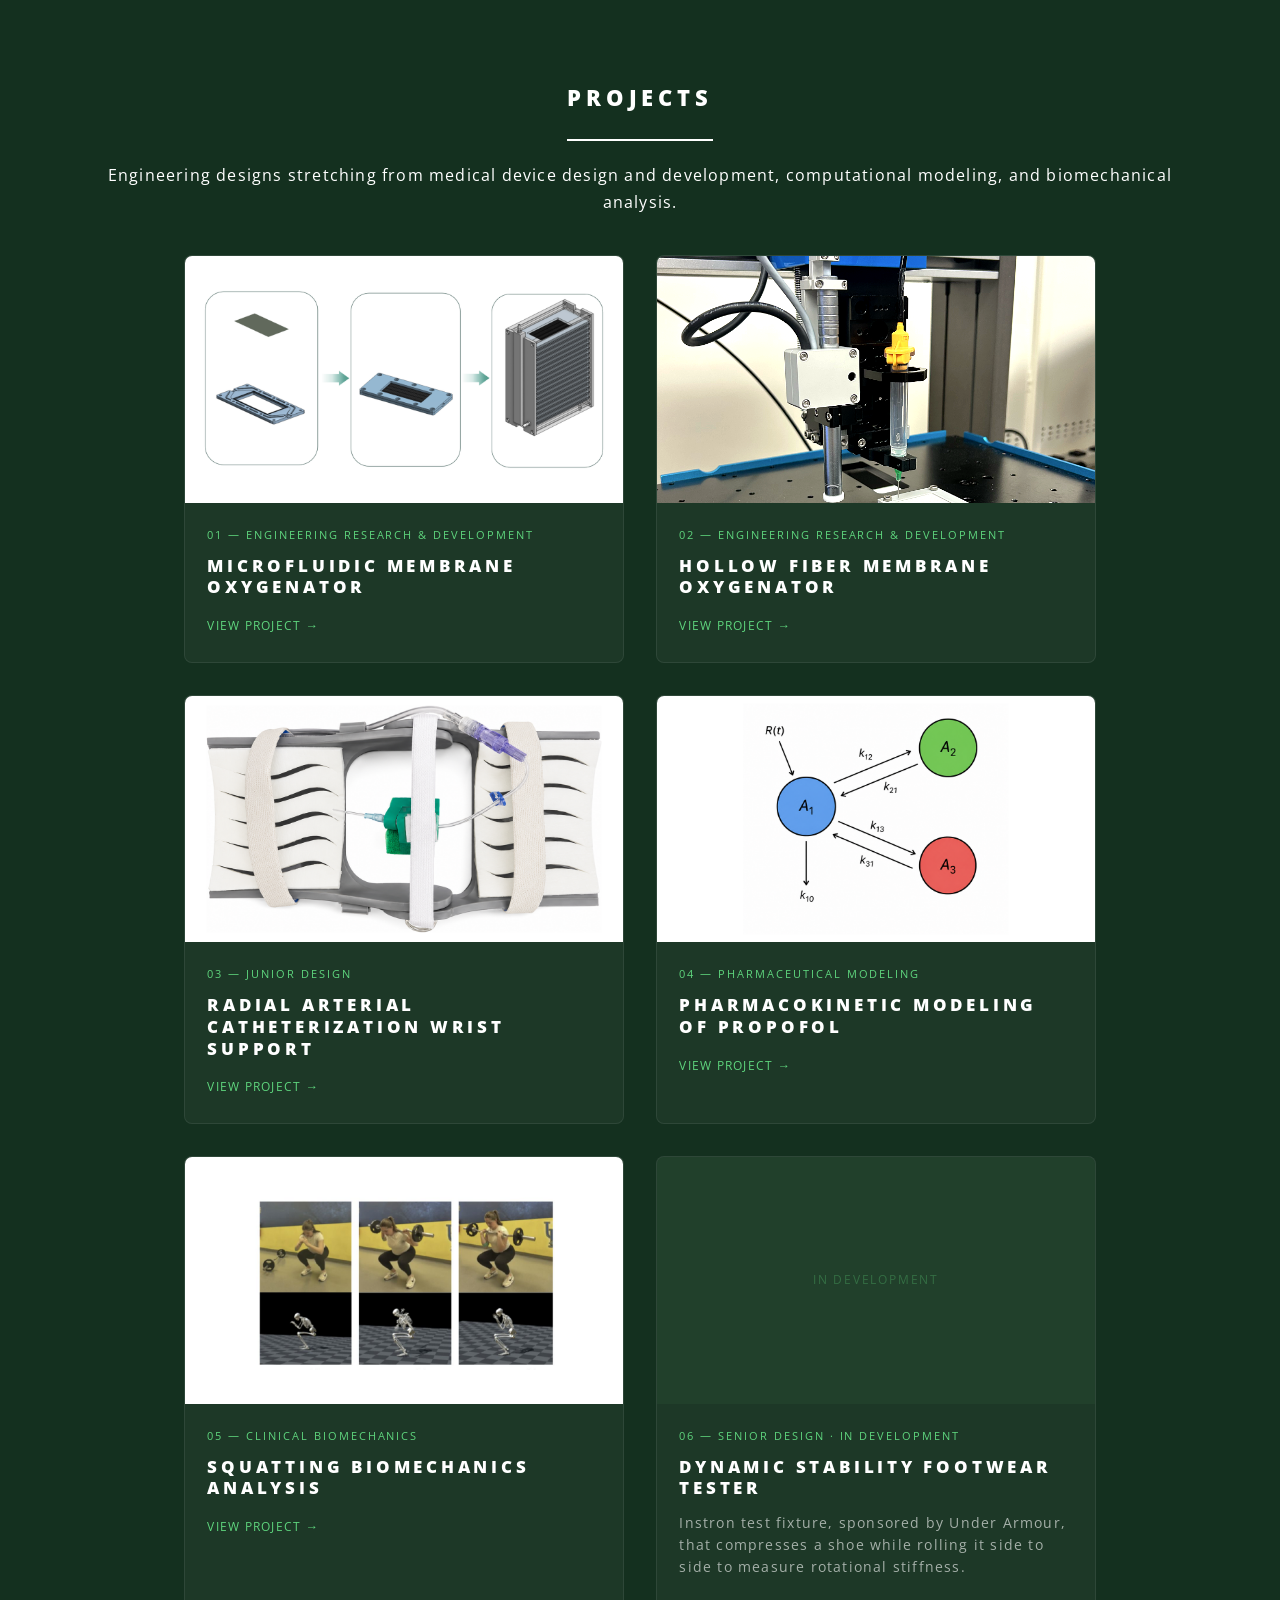
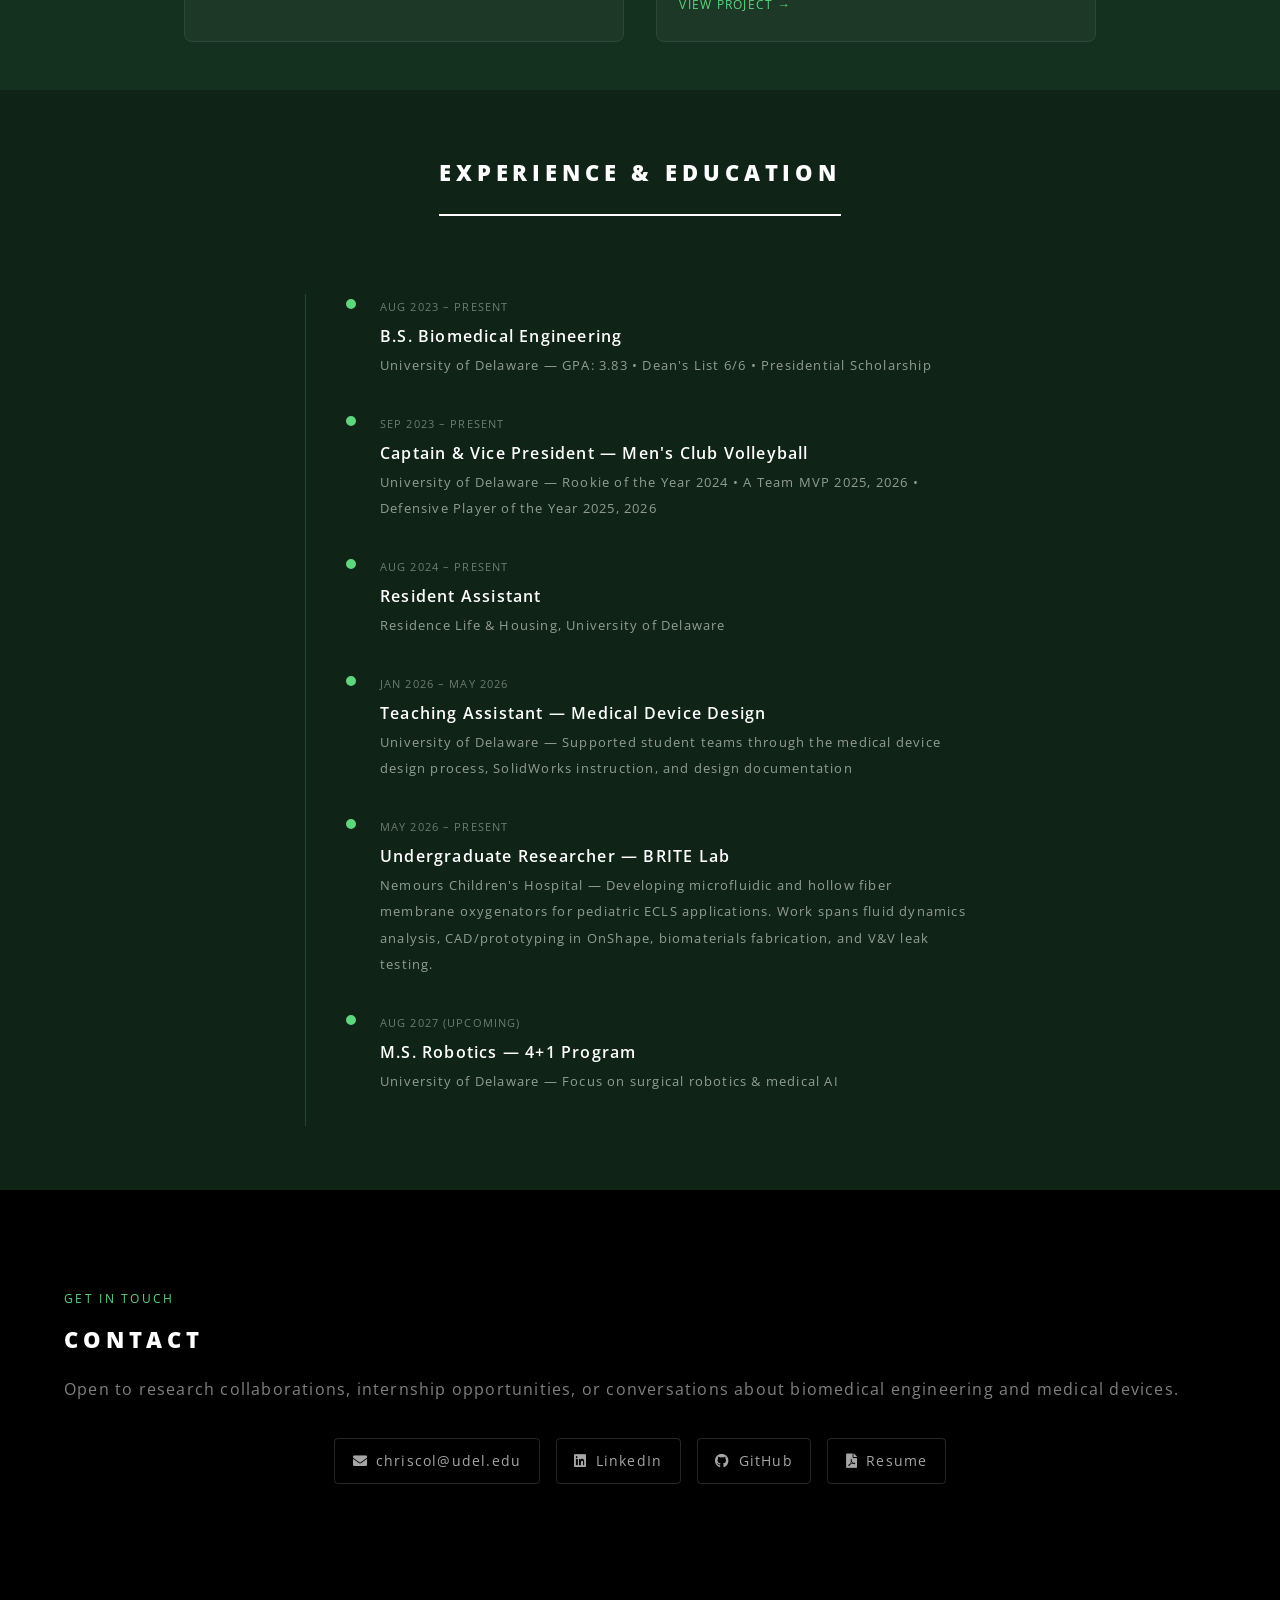
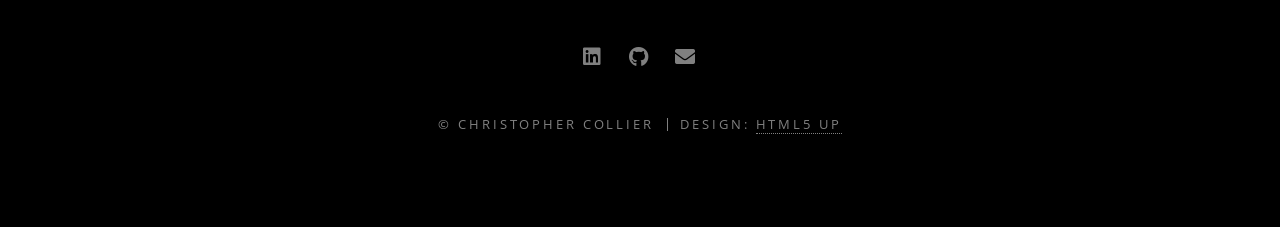
==== commit b5e1a33b: "Refine senior design project page and card Add team members, remove the foot insert/guides and takea" ====
--- a/index.html
+++ b/index.html
@@ -88,22 +88,6 @@
 				line-height: 1.6;
 				color: rgba(255,255,255,0.6);
 				margin: 0 0 0.8rem 0;
-			}
-			.project-tags {
-				display: flex;
-				flex-wrap: wrap;
-				gap: 0.35rem;
-				margin-bottom: 0.9rem;
-			}
-			.project-tags span {
-				background: rgba(95,214,126,0.08);
-				color: #5fd67e;
-				border: 1px solid rgba(95,214,126,0.2);
-				border-radius: 4px;
-				font-size: 0.62rem;
-				letter-spacing: 0.06em;
-				padding: 0.15rem 0.5rem;
-				text-transform: uppercase;
 			}
 			@media (max-width: 640px) {
 				.projects-grid { grid-template-columns: 1fr; }
@@ -645,9 +629,6 @@
 								<span class="project-number">06 &mdash; Senior Design &middot; In Development</span>
 								<h3>Dynamic Stability Footwear Tester</h3>
 								<p class="project-desc">Instron test fixture, sponsored by Under Armour, that compresses a shoe while rolling it side to side to measure rotational stiffness.</p>
-								<div class="project-tags">
-									<span>SolidWorks</span><span>Mechanical Design</span><span>Biomechanics</span><span>Prototyping</span><span>Test Fixture Development</span>
-								</div>
 								<span class="project-link">View Project &rarr;</span>
 							</div>
 						</a>
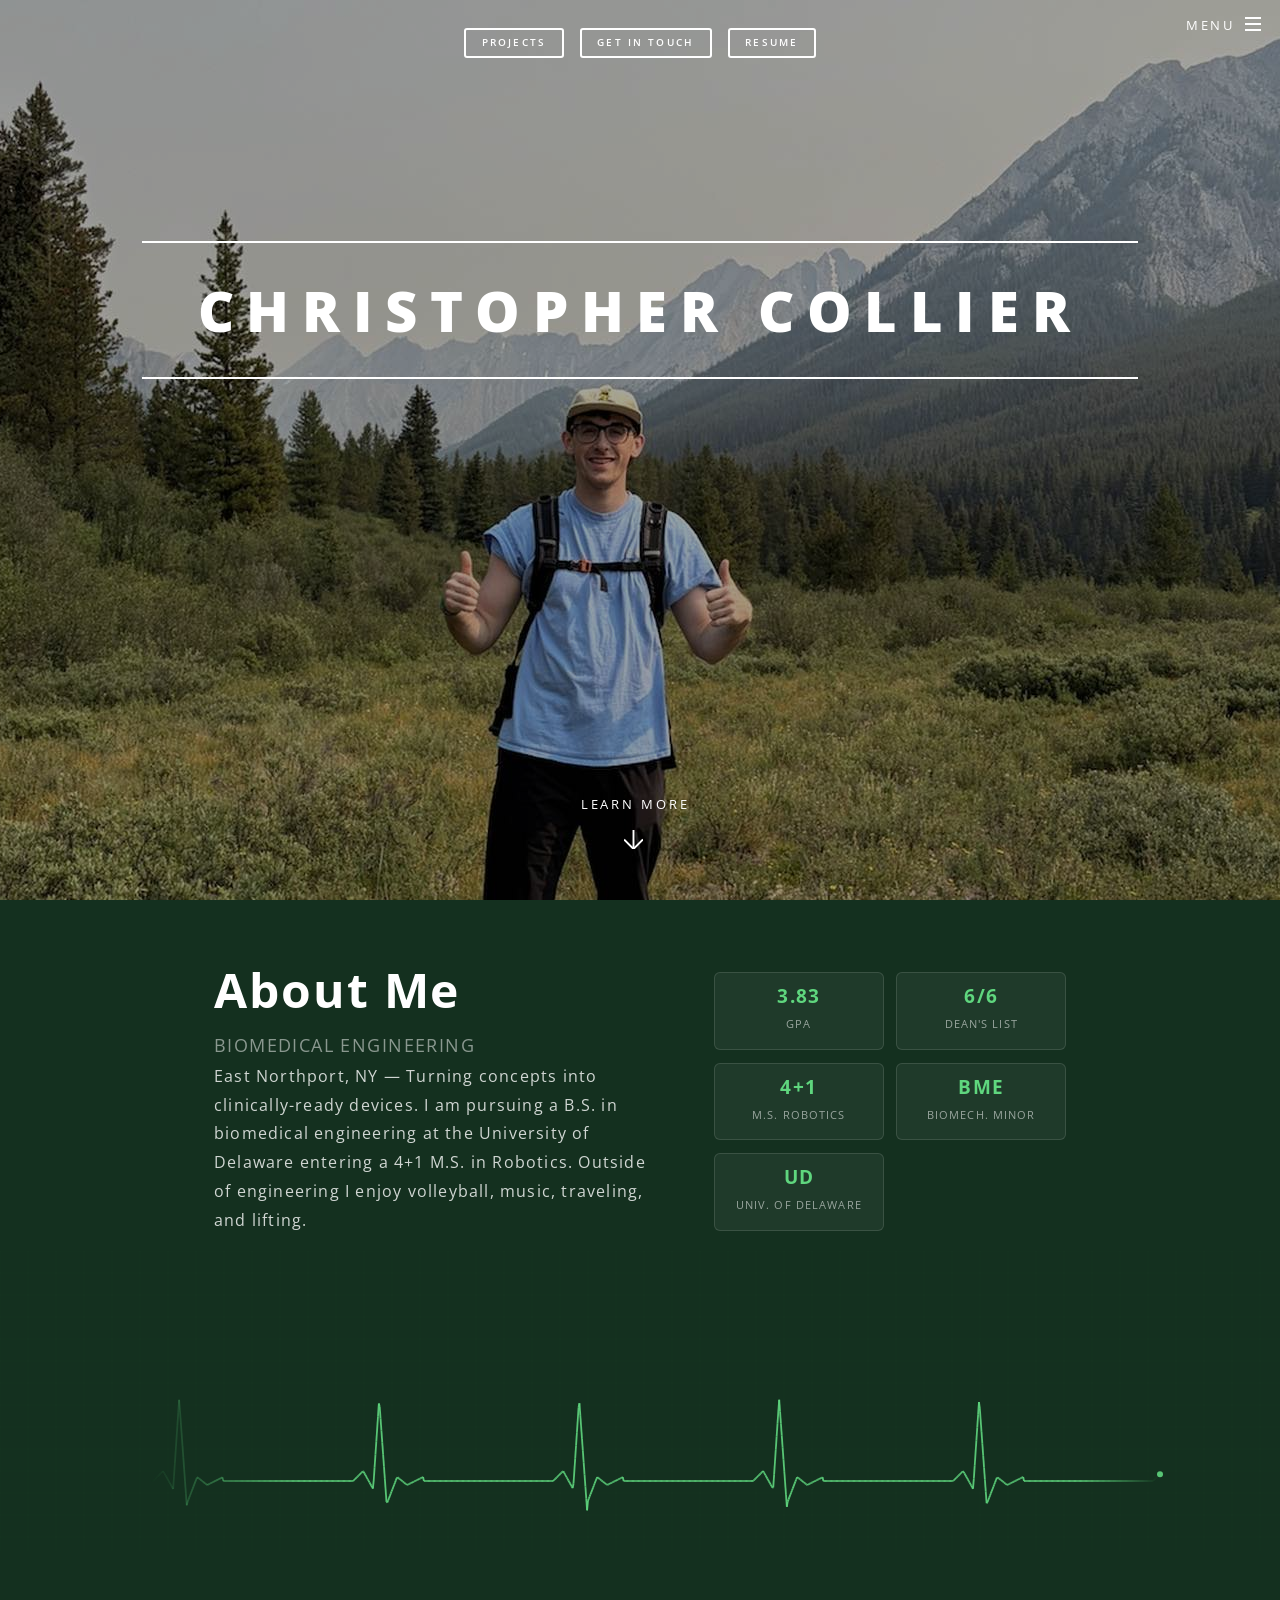
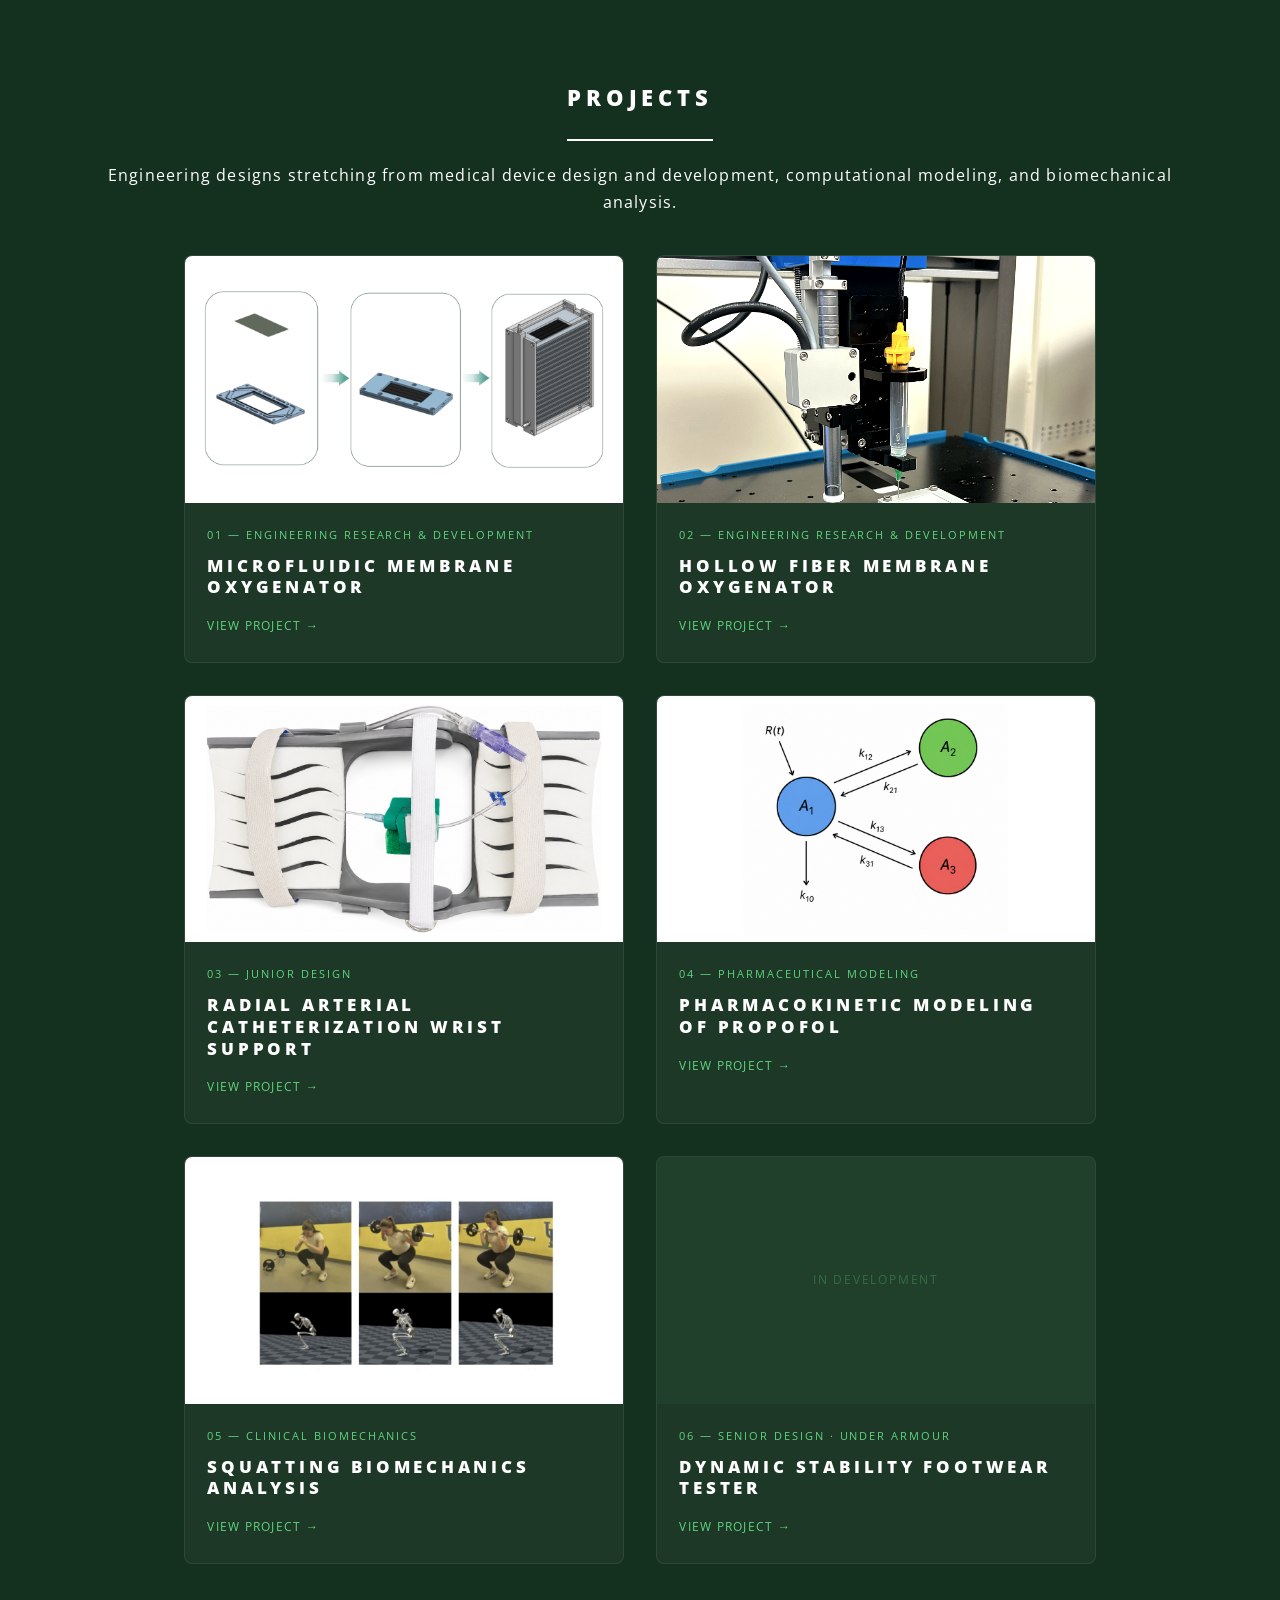
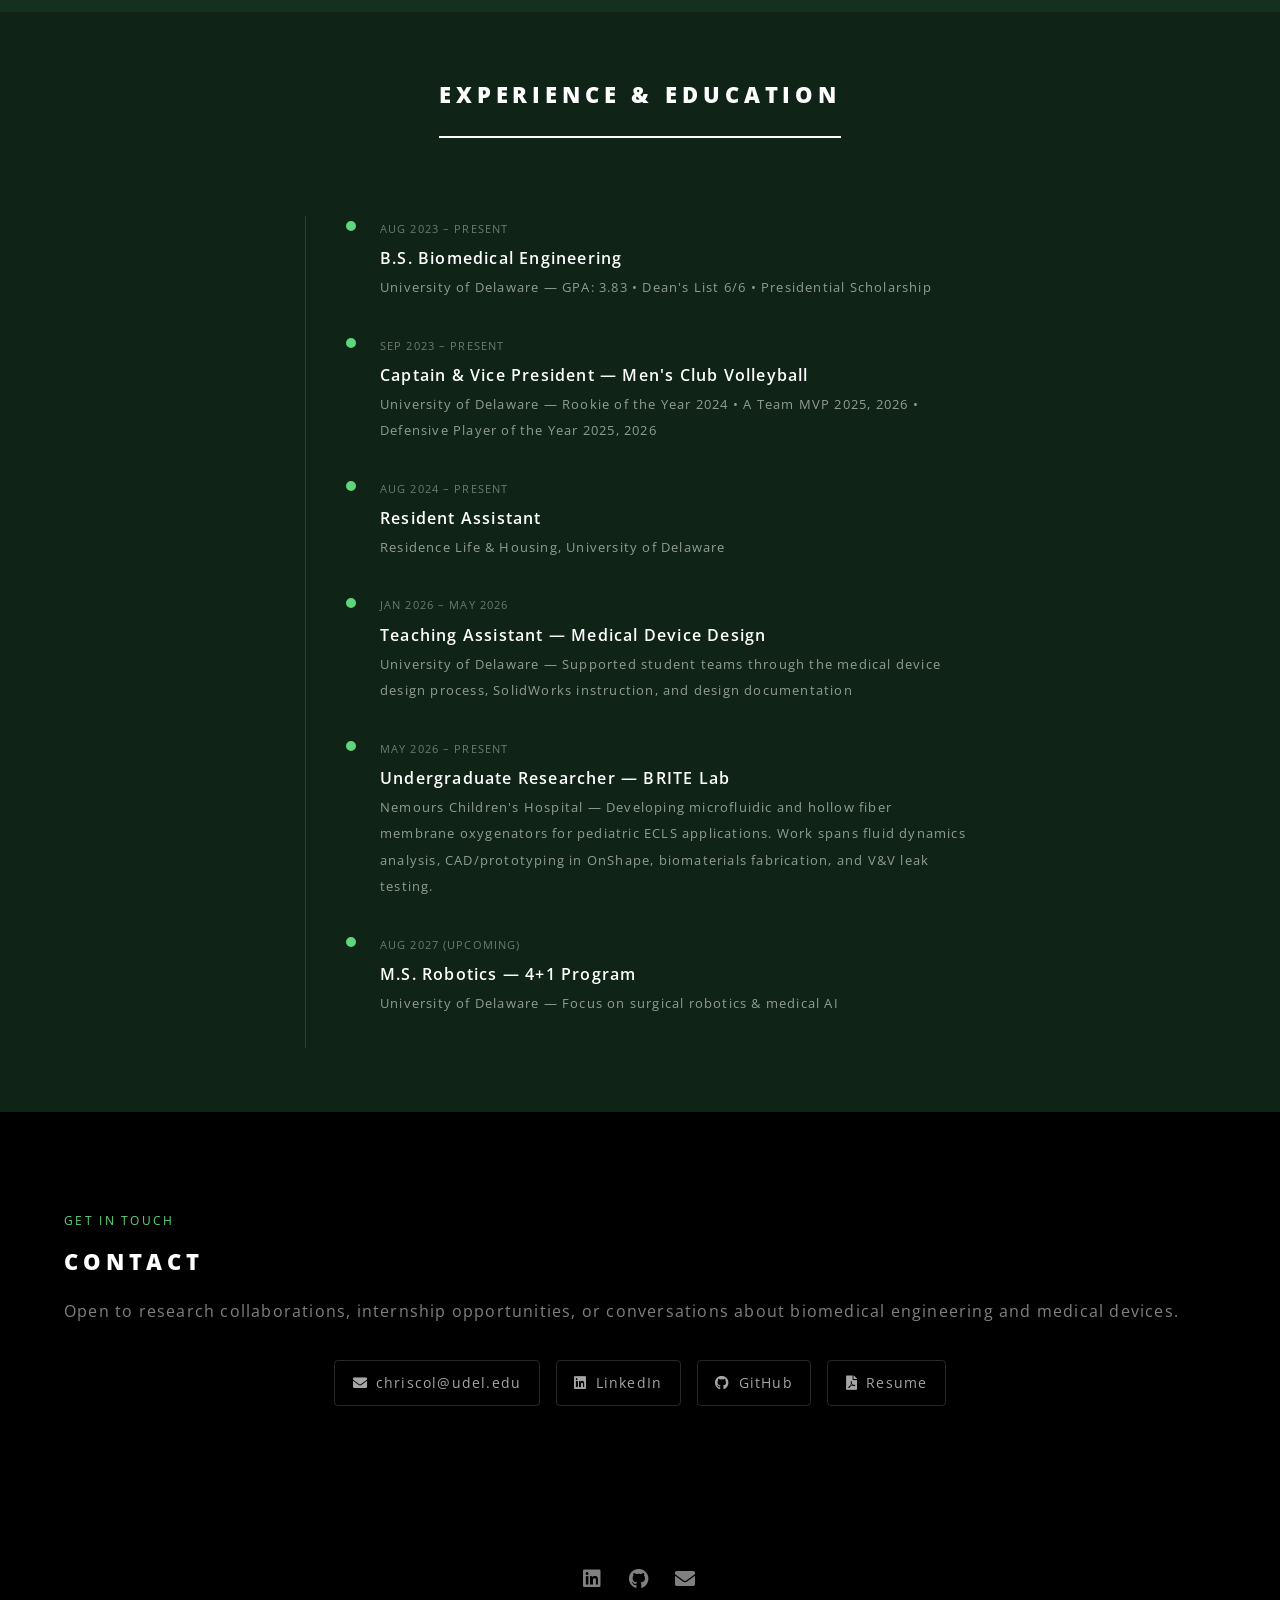
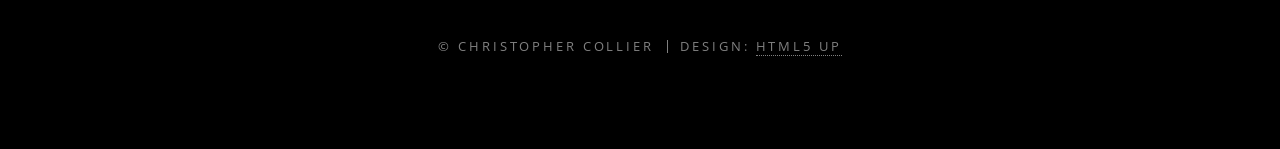
==== commit 862a9df0: "Show Under Armour on senior design card and drop description Co-Authored-By: Claude Opus 5.5 <norepl" ====
--- a/index.html
+++ b/index.html
@@ -82,12 +82,6 @@
 				display: inline-flex;
 				align-items: center;
 				gap: 0.4rem;
-			}
-			.project-desc {
-				font-size: 0.85rem;
-				line-height: 1.6;
-				color: rgba(255,255,255,0.6);
-				margin: 0 0 0.8rem 0;
 			}
 			@media (max-width: 640px) {
 				.projects-grid { grid-template-columns: 1fr; }
@@ -626,9 +620,8 @@
 								<span class="placeholder-text">In Development</span>
 							</div>
 							<div class="project-card-body">
-								<span class="project-number">06 &mdash; Senior Design &middot; In Development</span>
+								<span class="project-number">06 &mdash; Senior Design &middot; Under Armour</span>
 								<h3>Dynamic Stability Footwear Tester</h3>
-								<p class="project-desc">Instron test fixture, sponsored by Under Armour, that compresses a shoe while rolling it side to side to measure rotational stiffness.</p>
 								<span class="project-link">View Project &rarr;</span>
 							</div>
 						</a>
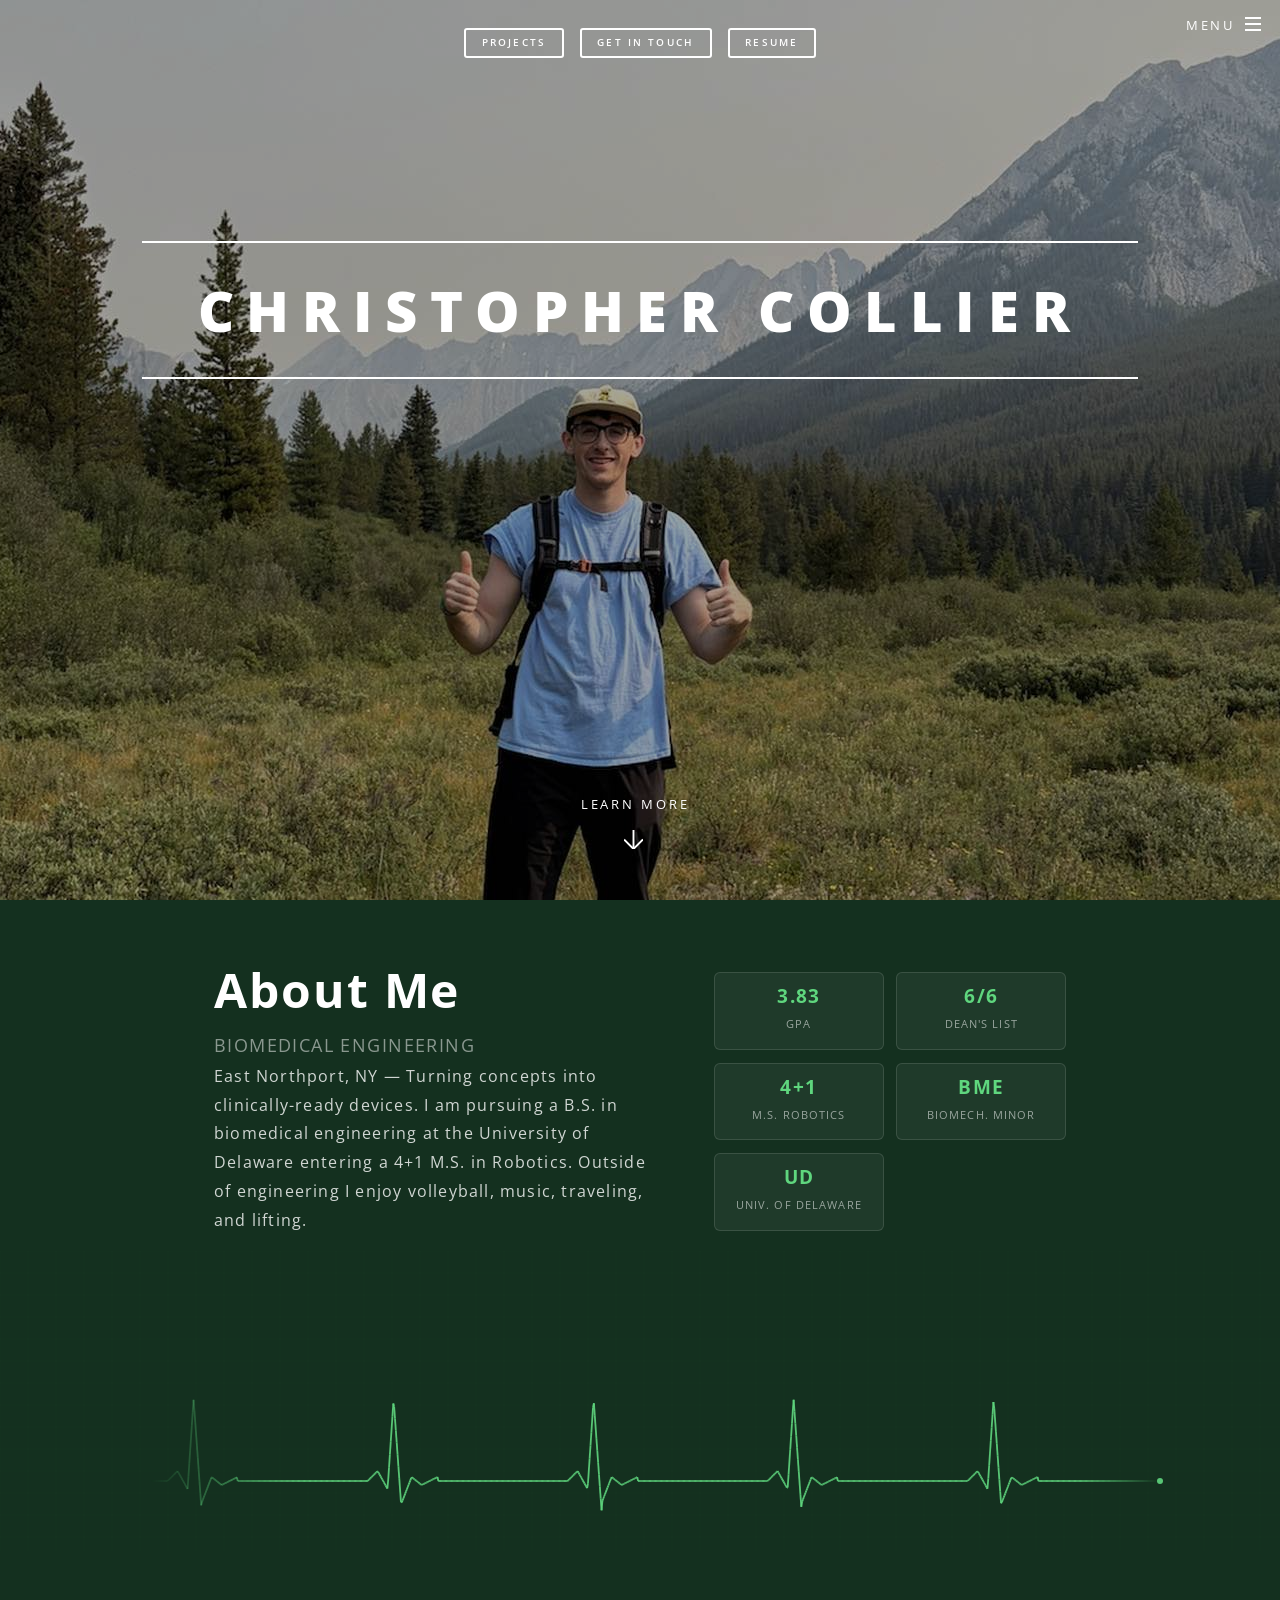
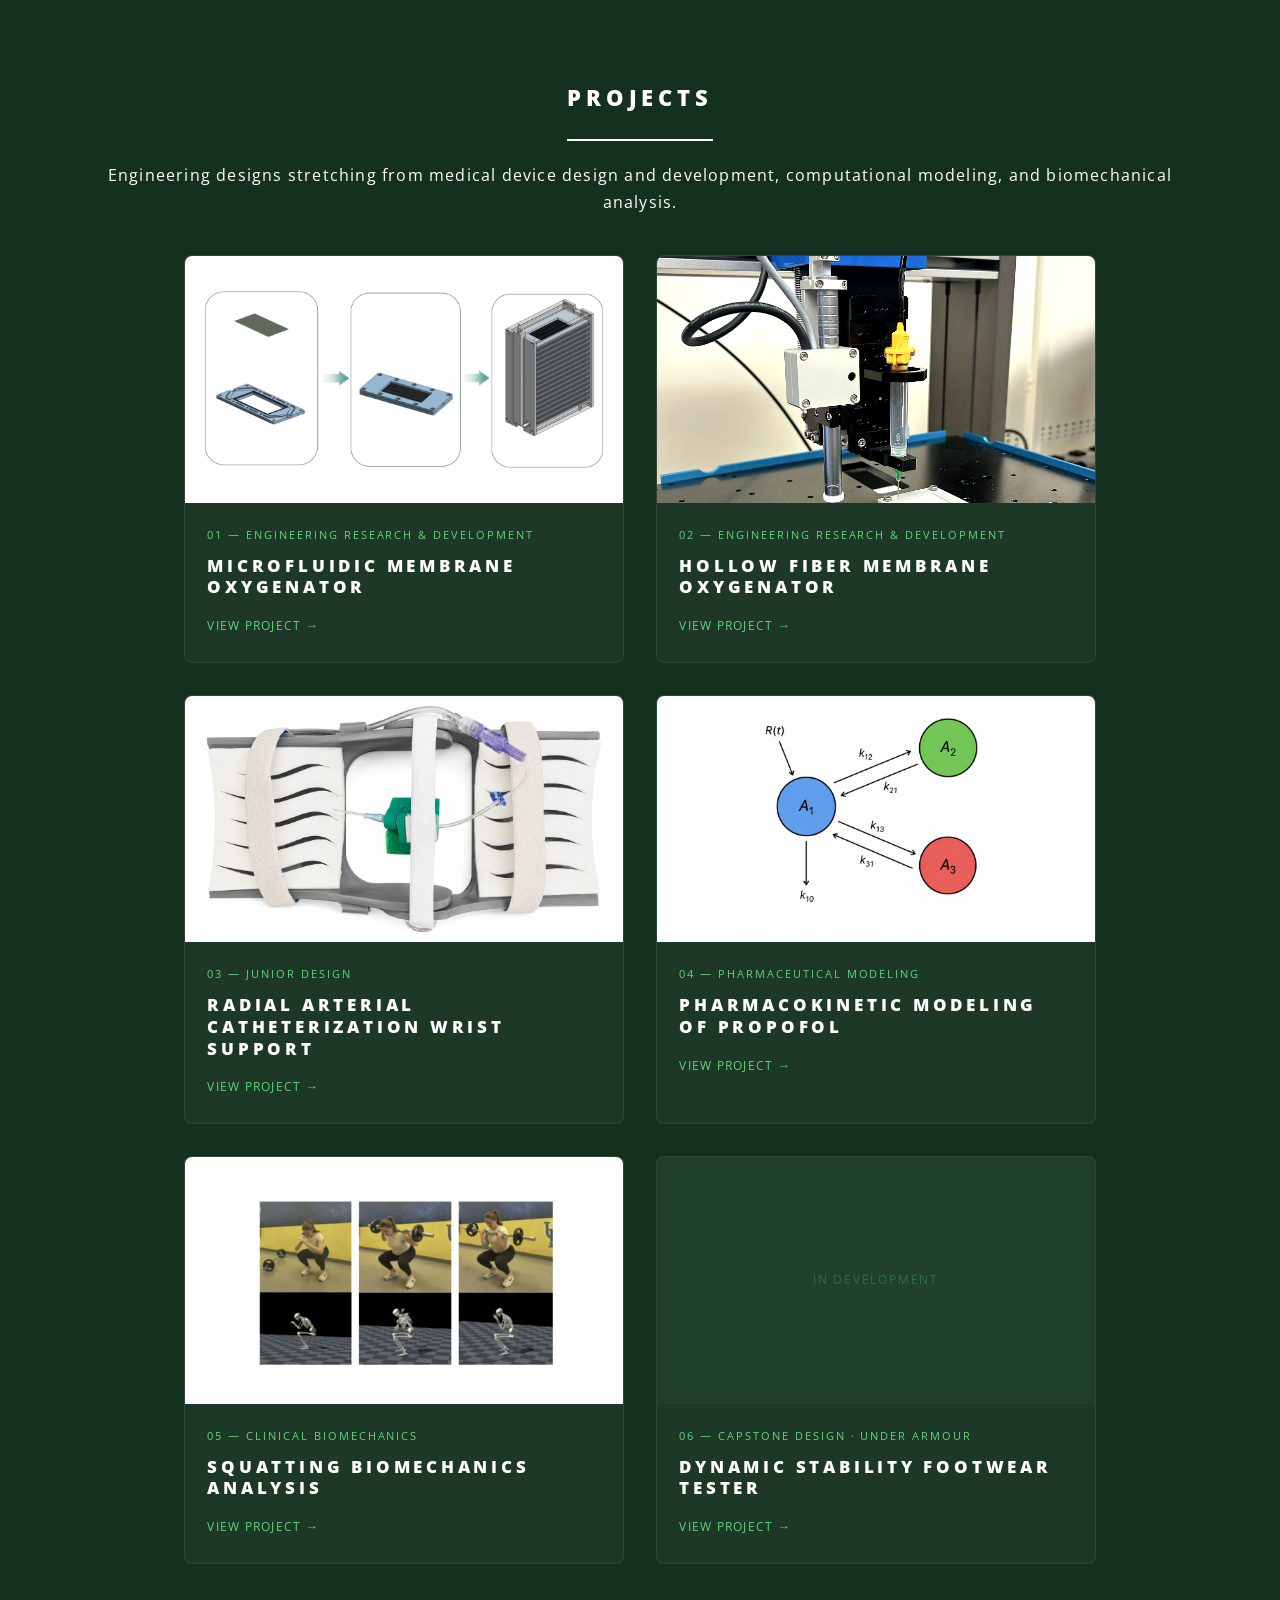
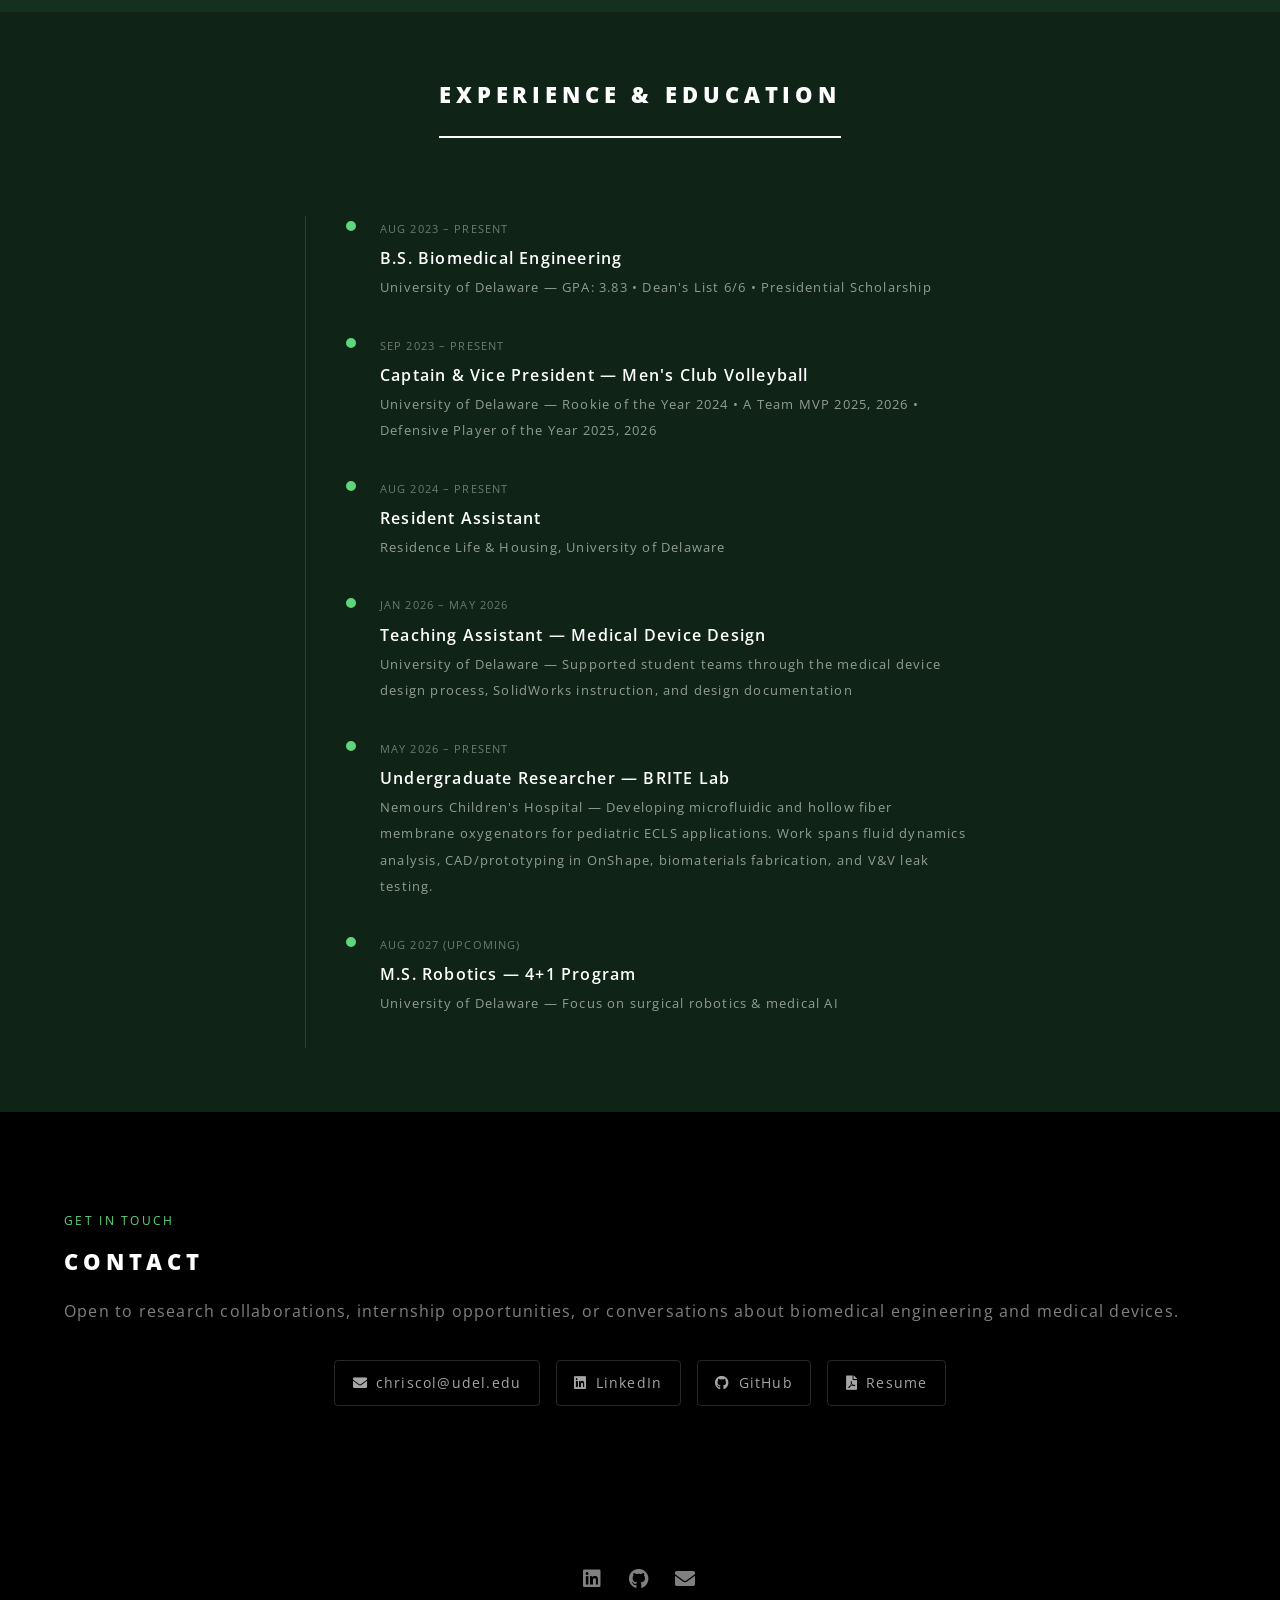
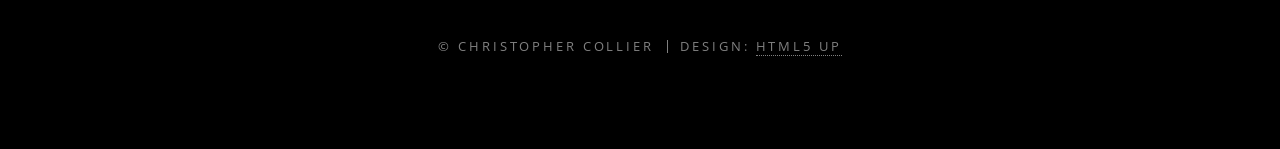
==== commit 194f0f44: "Rename Senior Design label to Capstone Design Co-Authored-By: Claude Opus 5.5 <noreply@anthropic.com" ====
--- a/index.html
+++ b/index.html
@@ -620,7 +620,7 @@
 								<span class="placeholder-text">In Development</span>
 							</div>
 							<div class="project-card-body">
-								<span class="project-number">06 &mdash; Senior Design &middot; Under Armour</span>
+								<span class="project-number">06 &mdash; Capstone Design &middot; Under Armour</span>
 								<h3>Dynamic Stability Footwear Tester</h3>
 								<span class="project-link">View Project &rarr;</span>
 							</div>
